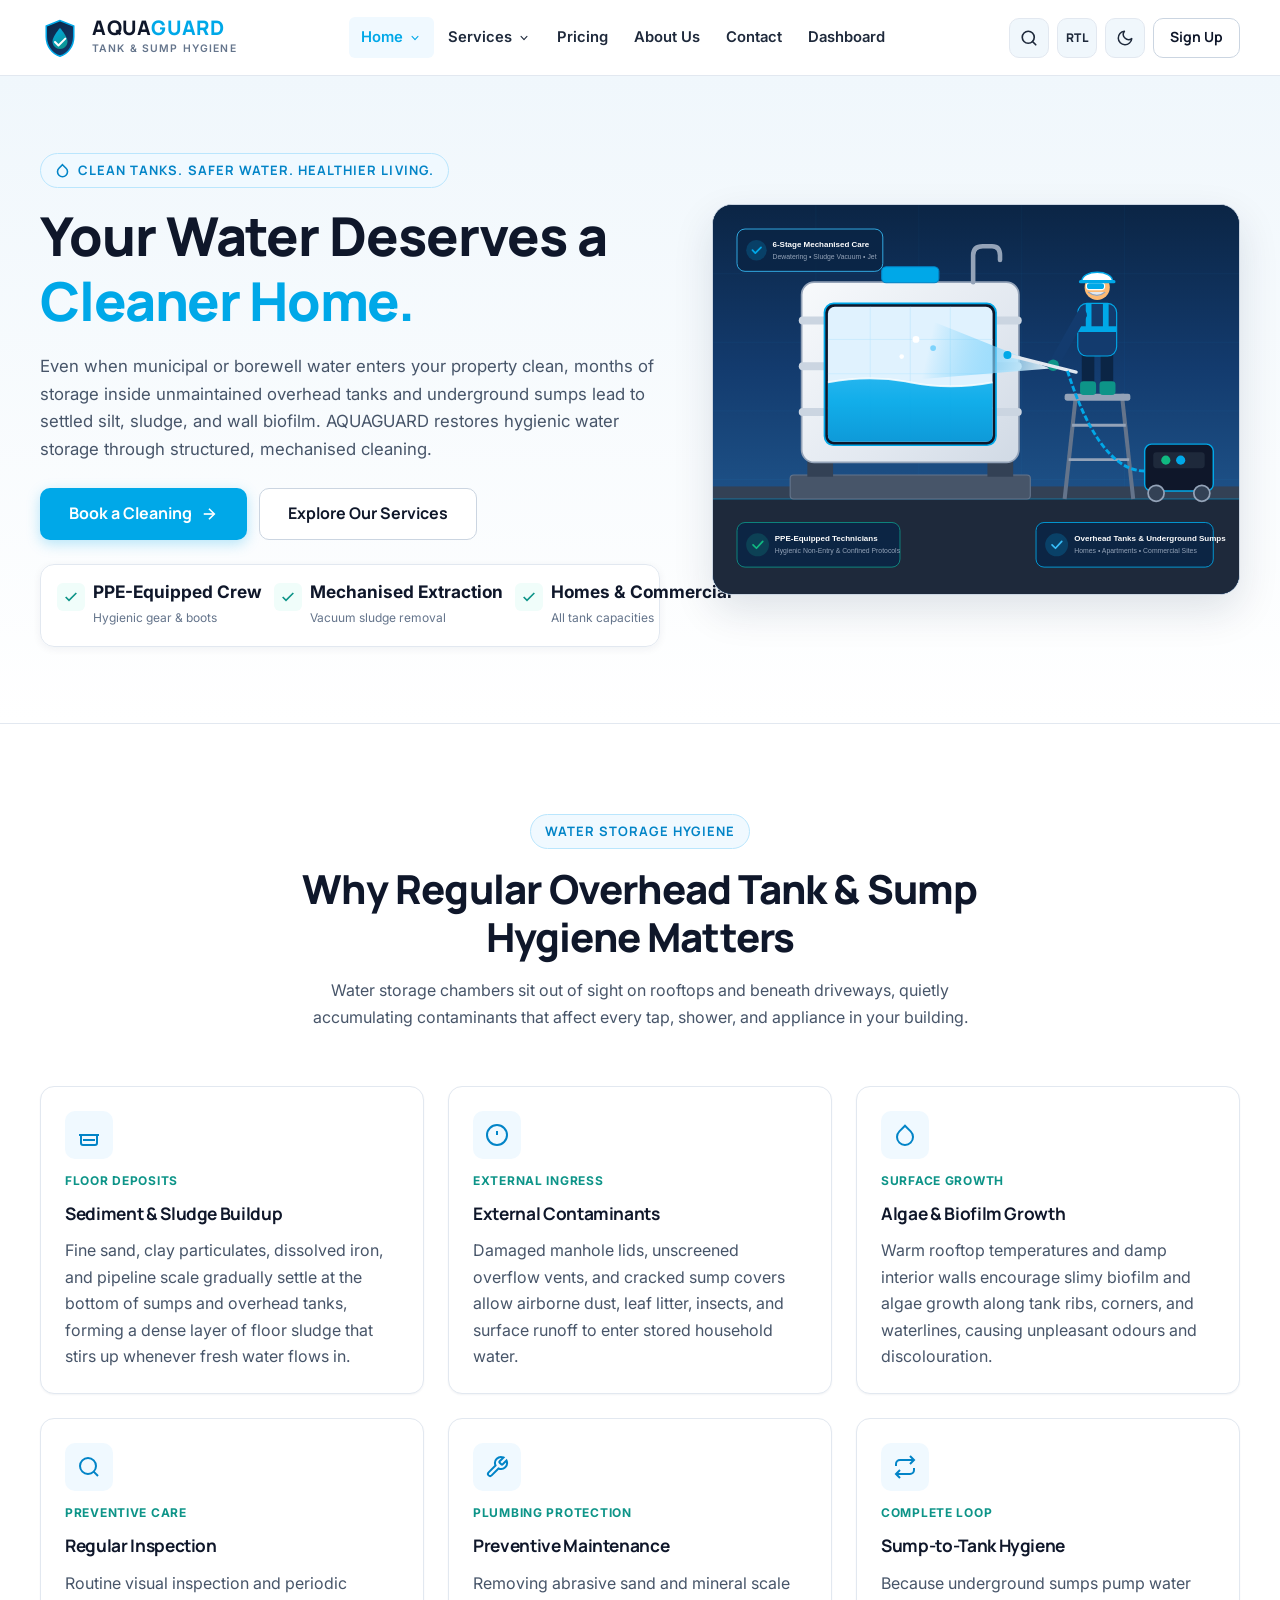
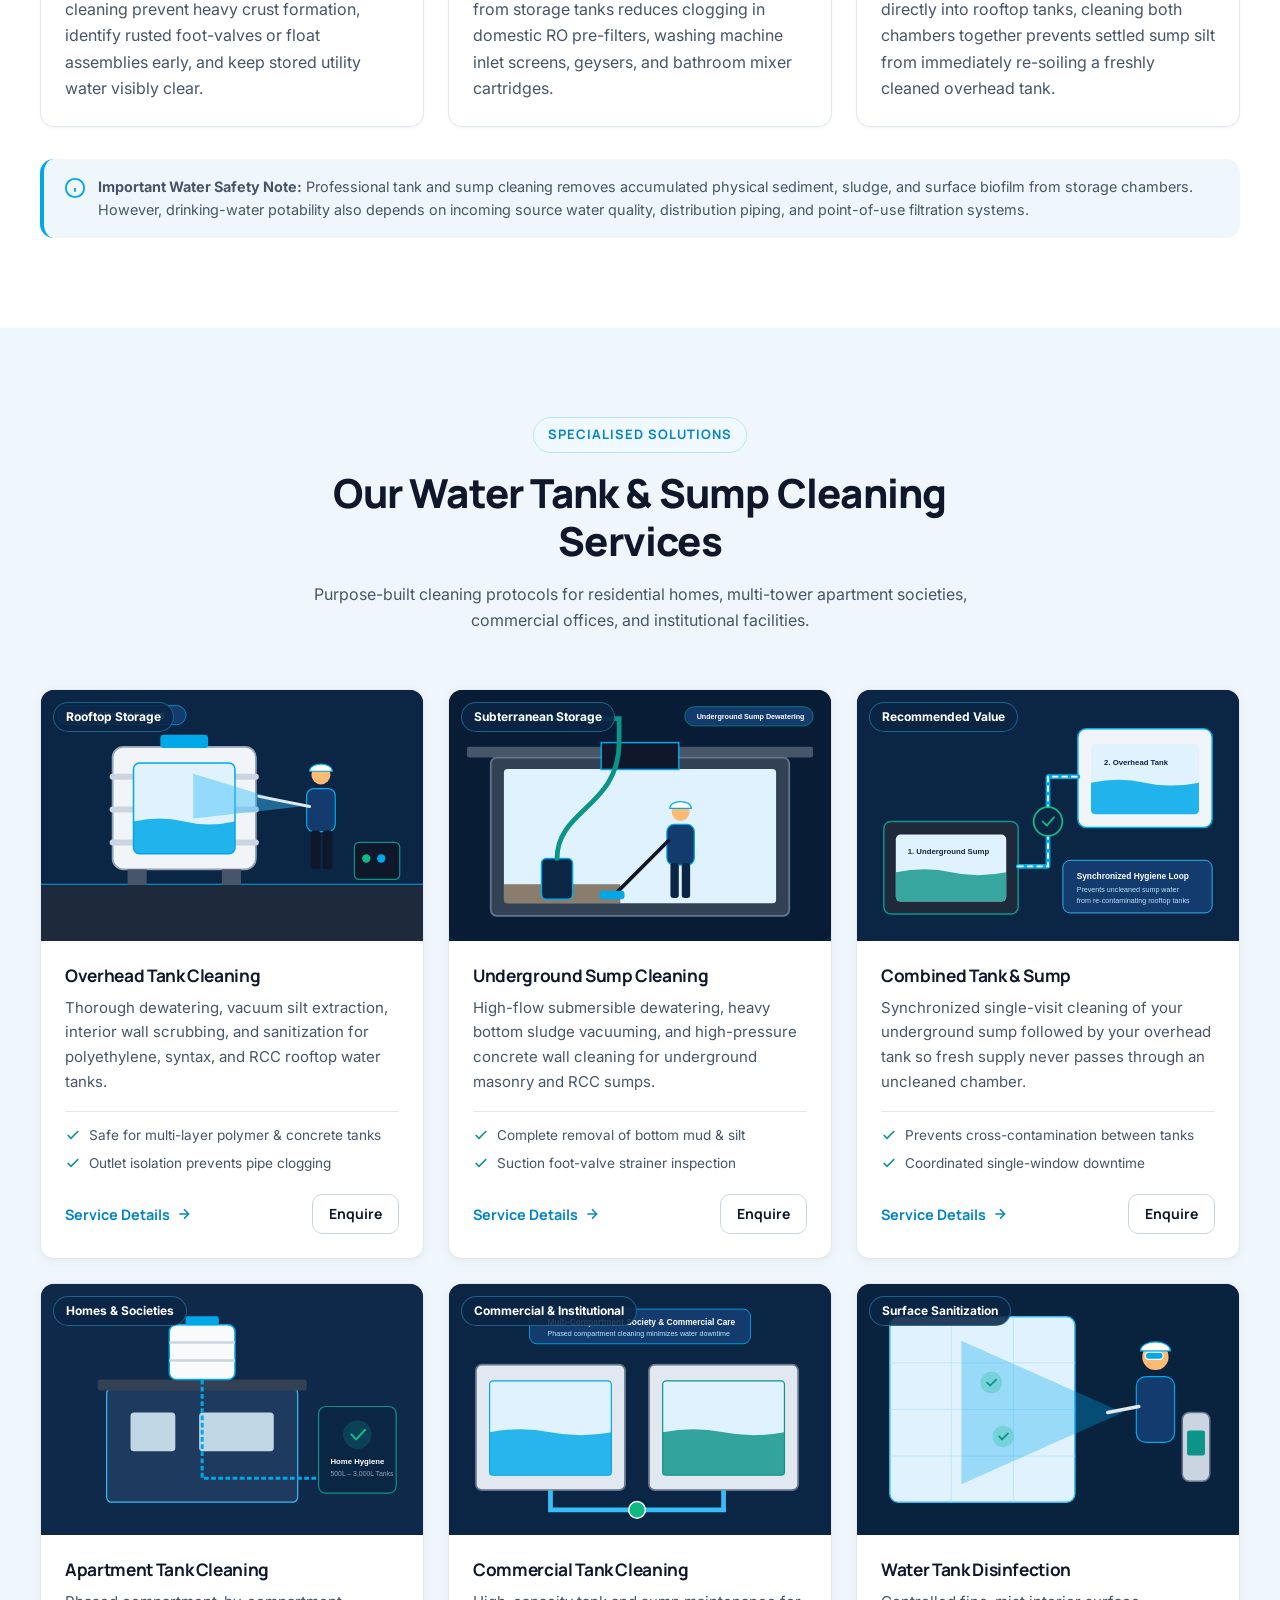
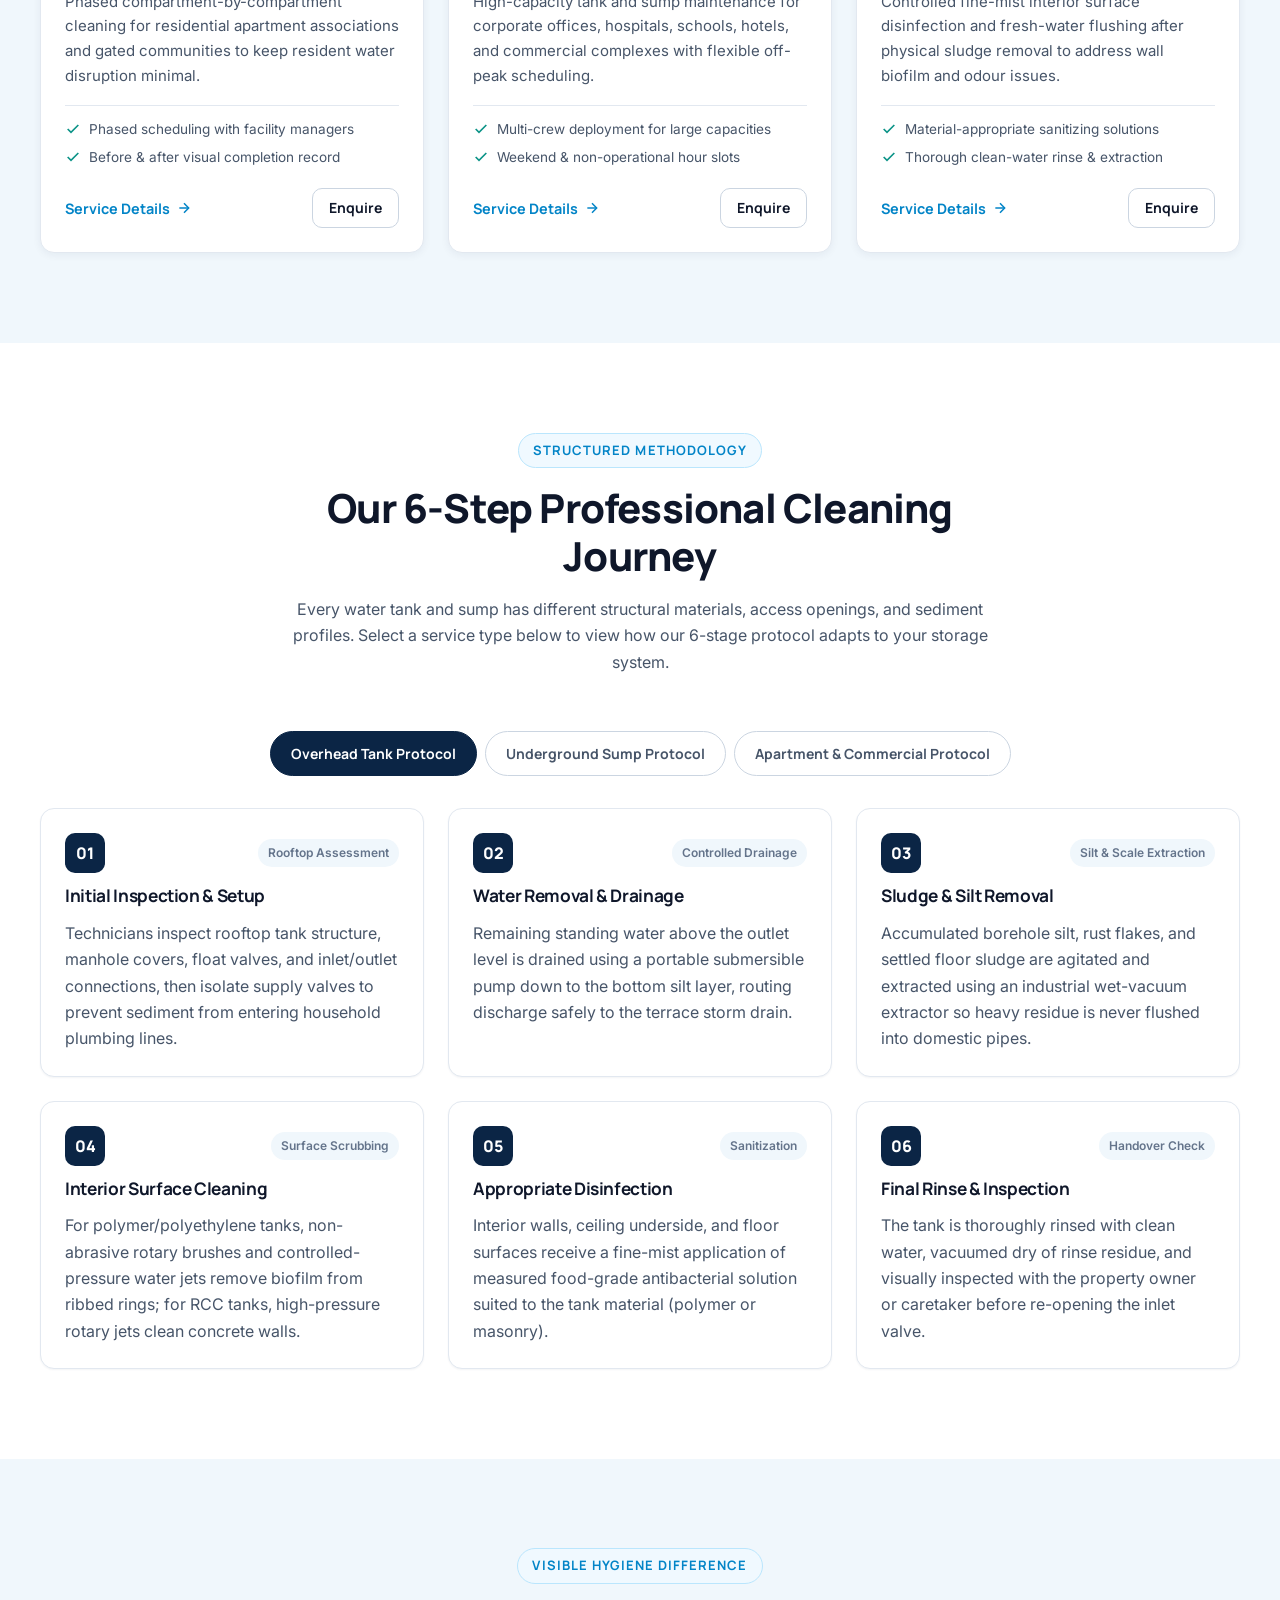
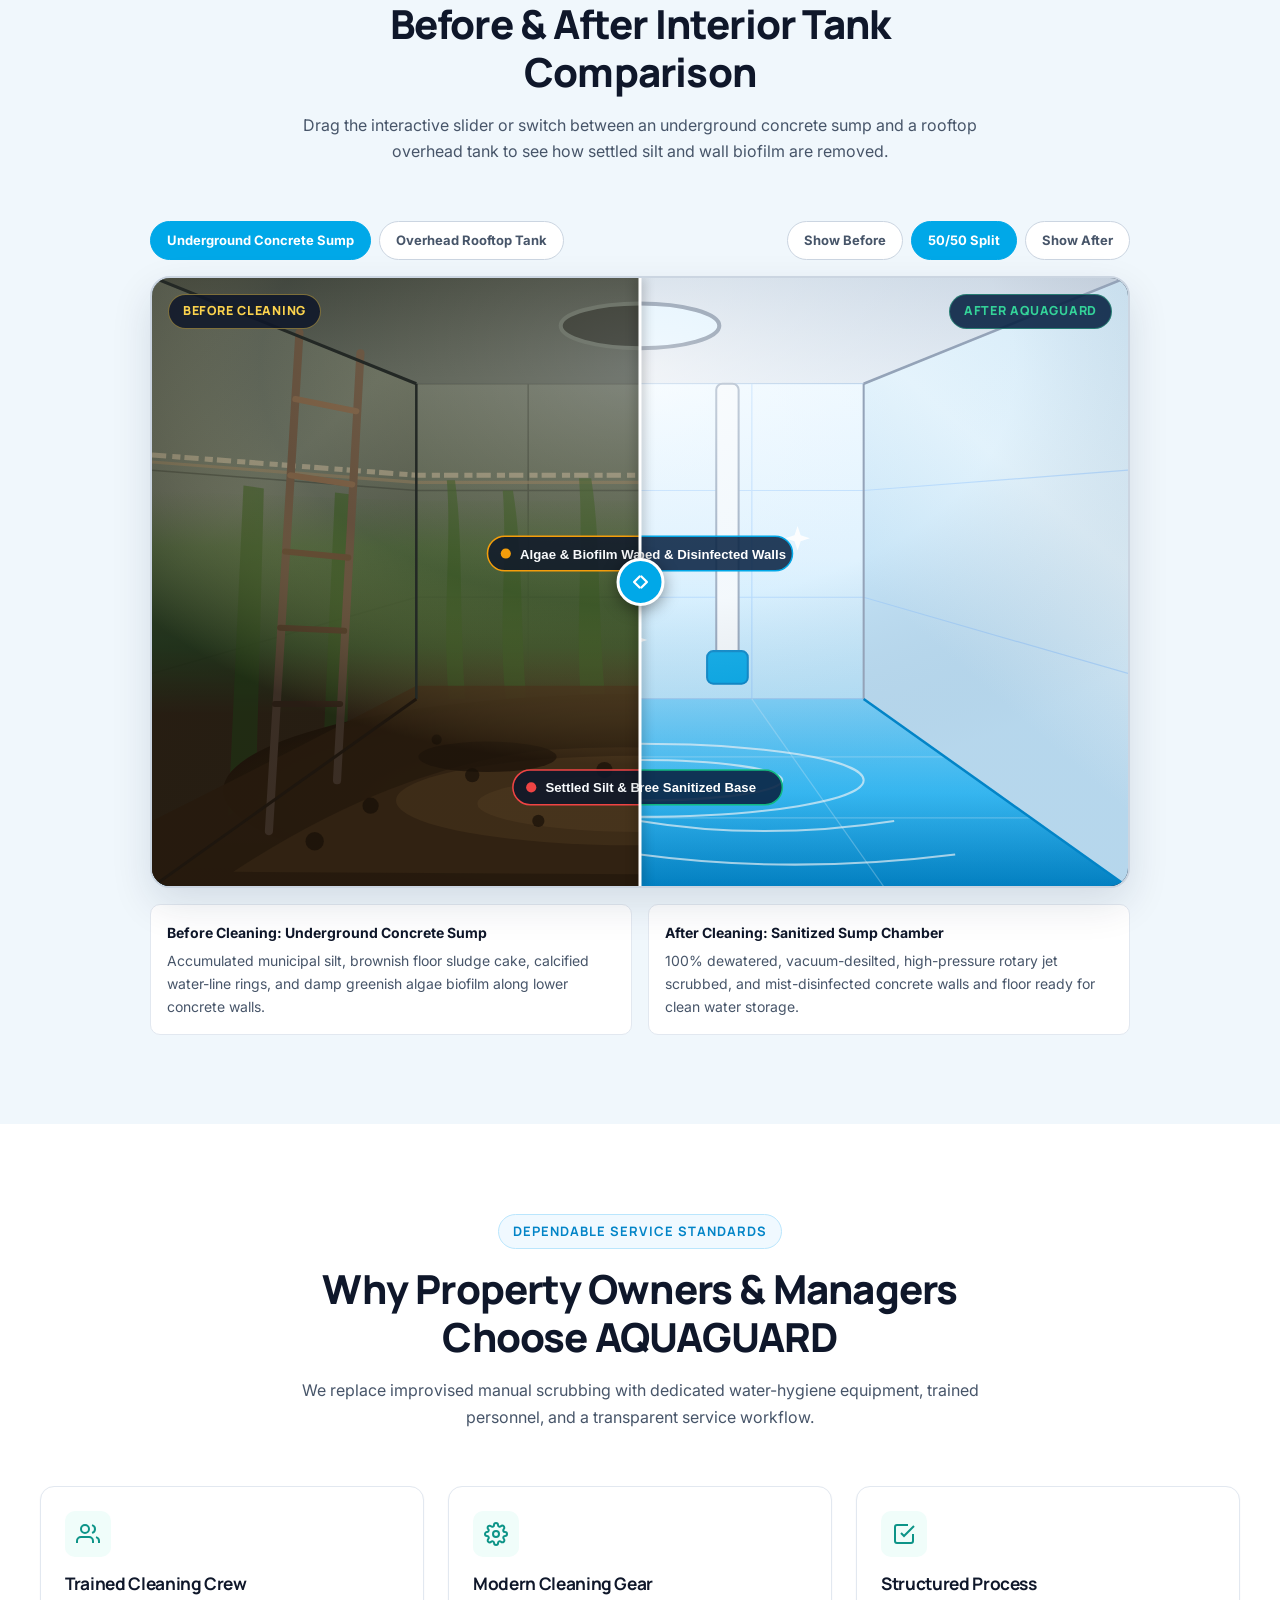
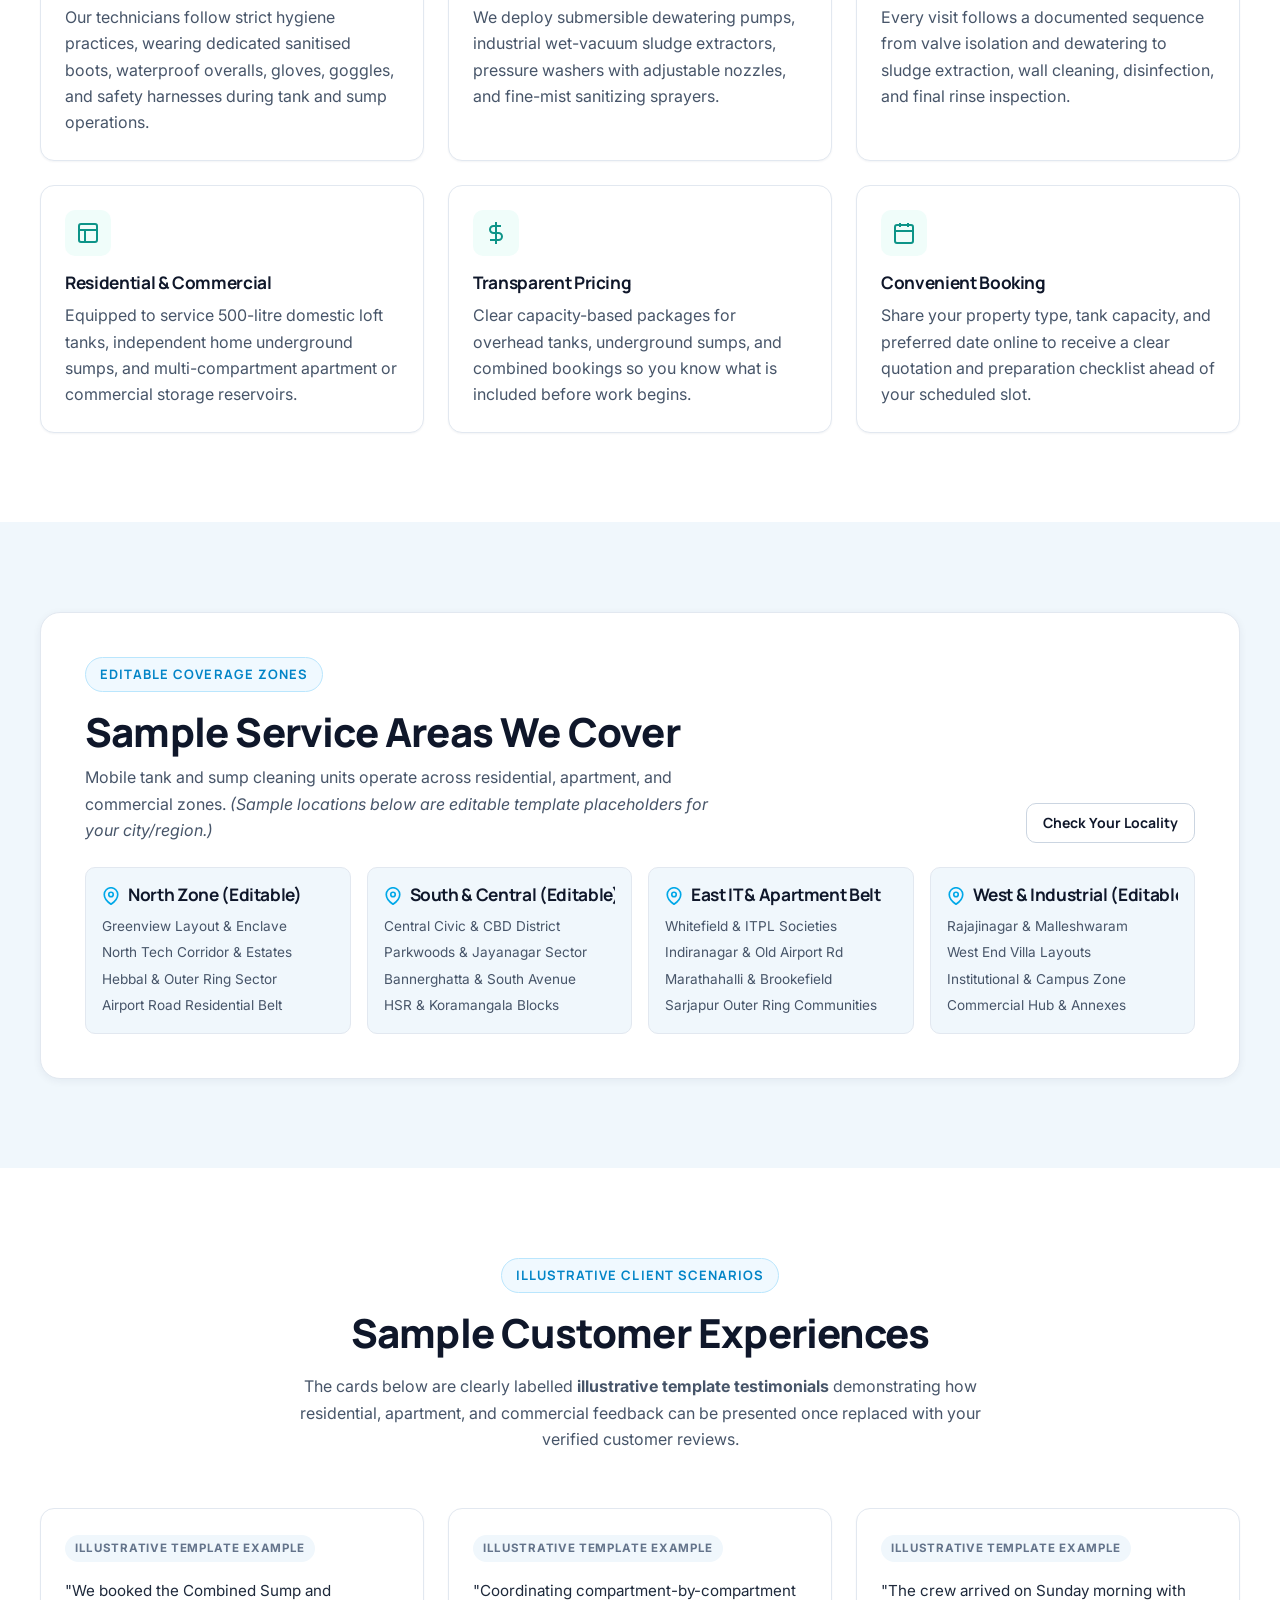
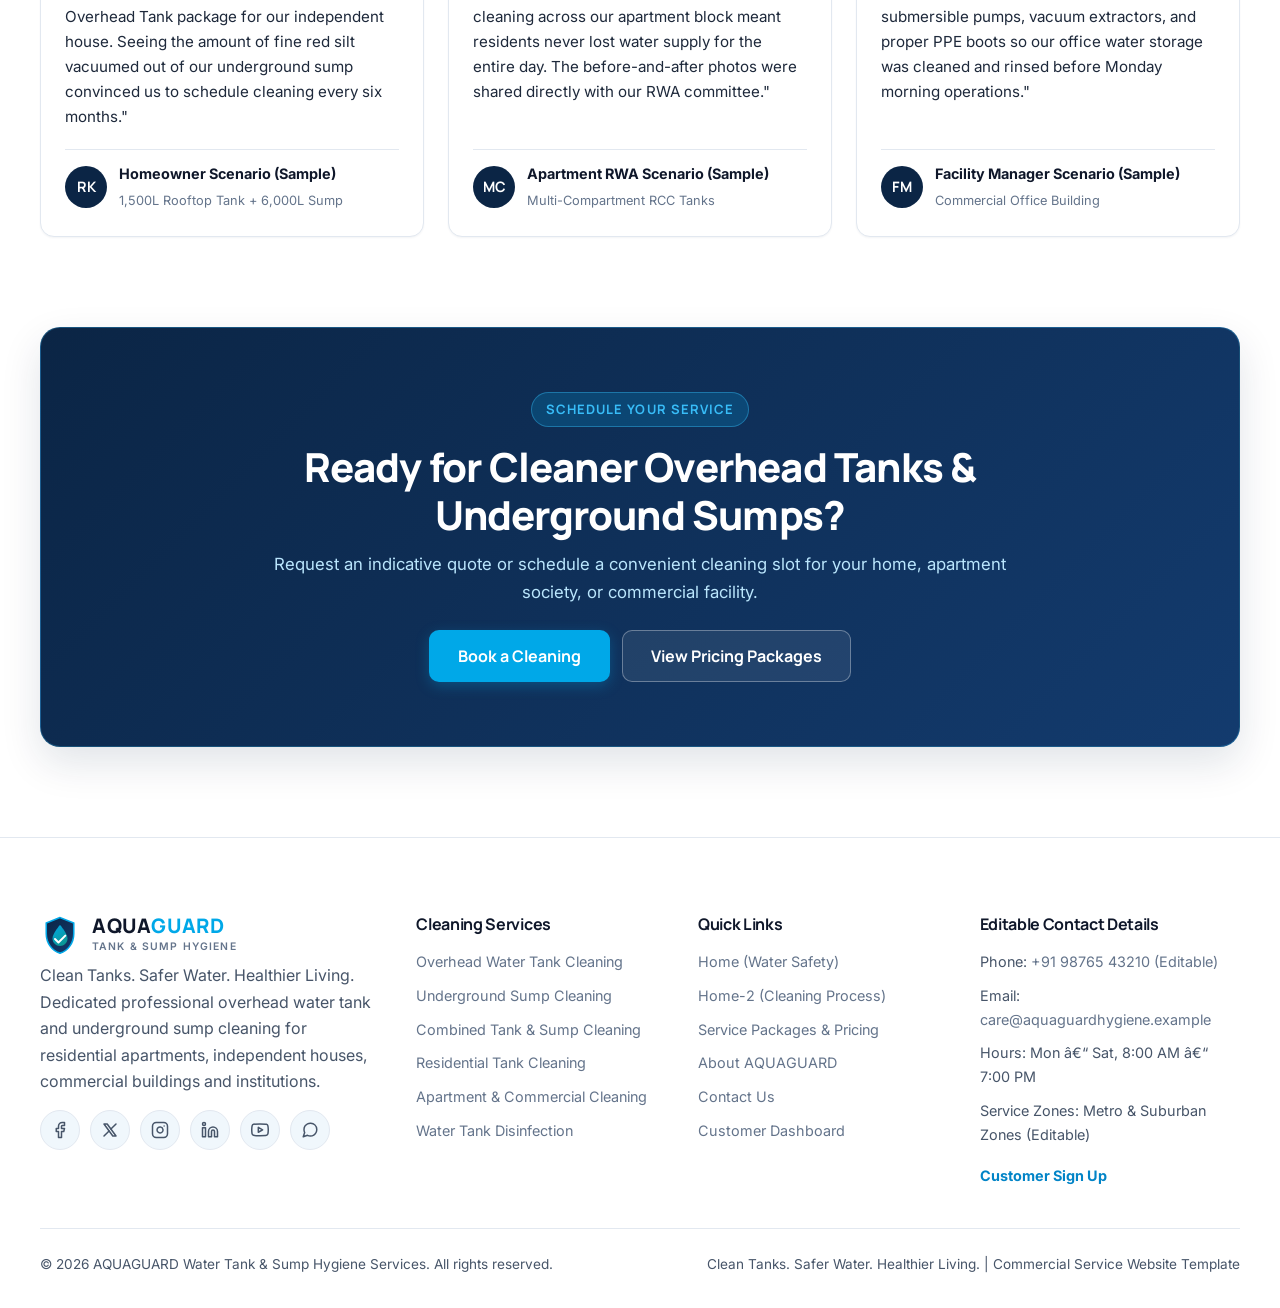
==== index.html @ 2cbb824c "Your commit message" ====
<!DOCTYPE html>
<html lang="en" data-theme="light">
<head>
  <meta charset="UTF-8">
  <meta name="viewport" content="width=device-width, initial-scale=1.0">
  <title>AQUAGUARD â€” Overhead Water Tank &amp; Underground Sump Cleaning Service</title>
  <meta name="description" content="AQUAGUARD provides specialised overhead water tank and underground sump cleaning services for residential homes, apartments, commercial buildings, and institutions. Clean Tanks. Safer Water. Healthier Living.">
  <link rel="icon" type="image/svg+xml" href="assets/icons/favicon.svg">
  <link rel="preconnect" href="https://fonts.googleapis.com">
  <link rel="preconnect" href="https://fonts.gstatic.com" crossorigin>
  <link href="https://fonts.googleapis.com/css2?family=Inter:wght@400;500;600;700&amp;family=Manrope:wght@600;700;800&amp;display=swap" rel="stylesheet">
  <link rel="stylesheet" href="css/styles.css">
  <script>
    (function() {
      try {
        var savedTheme = localStorage.getItem('aquaguard_theme');
        if (savedTheme === 'dark' || (!savedTheme && window.matchMedia('(prefers-color-scheme: dark)').matches)) {
          document.documentElement.setAttribute('data-theme', 'dark');
        }
        var savedDir = localStorage.getItem('aquaguard_dir');
        if (savedDir === 'rtl') {
          document.documentElement.setAttribute('dir', 'rtl');
        }
      } catch (e) {}
    })();
  </script>
</head>
<body>
  <a href="#main-content" class="skip-link">Skip to main content</a>

  <!-- MANDATORY STICKY NAVBAR -->
  <header class="site-header" id="top">
    <div class="container navbar">
      <a href="index.html" class="navbar__brand" aria-label="AQUAGUARD Home">
        <img src="assets/icons/favicon.svg" alt="" class="navbar__brand-mark" width="40" height="40">
        <div class="navbar__brand-text">
          <span class="navbar__brand-title">AQUA<span>GUARD</span></span>
          <span class="navbar__brand-sub">Tank &amp; Sump Hygiene</span>
        </div>
      </a>

      <nav class="navbar__nav" aria-label="Primary Navigation">
        <!-- Home Dropdown -->
        <div class="nav-item nav-item--dropdown">
          <button type="button" class="nav-link is-active" data-dropdown-trigger aria-expanded="false" aria-haspopup="true">
            <span>Home</span>
            <svg class="nav-link__caret" viewBox="0 0 20 20" fill="currentColor" aria-hidden="true">
              <path fill-rule="evenodd" d="M5.23 7.21a.75.75 0 011.06.02L10 11.168l3.71-3.938a.75.75 0 111.08 1.04l-4.25 4.5a.75.75 0 01-1.08 0l-4.25-4.5a.75.75 0 01.02-1.06z" clip-rule="evenodd"/>
            </svg>
          </button>
          <div class="dropdown-menu" role="menu">
            <a href="index.html" class="dropdown-item is-active" role="menuitem">
              <span class="dropdown-item__icon">
                <svg width="18" height="18" viewBox="0 0 24 24" fill="none" stroke="currentColor" stroke-width="2"><path d="M3 9l9-7 9 7v11a2 2 0 0 1-2 2H5a2 2 0 0 1-2-2z"/><polyline points="9 22 9 12 15 12 15 22"/></svg>
              </span>
              <span class="dropdown-item__content">
                <span class="dropdown-item__title">Home</span>
                <span class="dropdown-item__desc">Clean water safety &amp; service discovery</span>
              </span>
            </a>
            <a href="home-2.html" class="dropdown-item" role="menuitem">
              <span class="dropdown-item__icon">
                <svg width="18" height="18" viewBox="0 0 24 24" fill="none" stroke="currentColor" stroke-width="2"><path d="M12 22s8-4 8-10V5l-8-3-8 3v7c0 6 8 10 8 10z"/></svg>
              </span>
              <span class="dropdown-item__content">
                <span class="dropdown-item__title">Home-2</span>
                <span class="dropdown-item__desc">Cleaning process &amp; hygiene standards</span>
              </span>
            </a>
          </div>
        </div>

        <!-- Services Dropdown -->
        <div class="nav-item nav-item--dropdown">
          <button type="button" class="nav-link" data-dropdown-trigger aria-expanded="false" aria-haspopup="true">
            <span>Services</span>
            <svg class="nav-link__caret" viewBox="0 0 20 20" fill="currentColor" aria-hidden="true">
              <path fill-rule="evenodd" d="M5.23 7.21a.75.75 0 011.06.02L10 11.168l3.71-3.938a.75.75 0 111.08 1.04l-4.25 4.5a.75.75 0 01-1.08 0l-4.25-4.5a.75.75 0 01.02-1.06z" clip-rule="evenodd"/>
            </svg>
          </button>
          <div class="dropdown-menu dropdown-menu--services" role="menu">
            <a href="services.html#overhead-tank" class="dropdown-item" role="menuitem">
              <span class="dropdown-item__icon">
                <svg width="18" height="18" viewBox="0 0 24 24" fill="none" stroke="currentColor" stroke-width="2"><rect x="4" y="4" width="16" height="16" rx="2"/><line x1="4" y1="10" x2="20" y2="10"/></svg>
              </span>
              <span class="dropdown-item__content">
                <span class="dropdown-item__title">Overhead Water Tank Cleaning</span>
                <span class="dropdown-item__desc">Rooftop syntax, polymer &amp; RCC tanks</span>
              </span>
            </a>
            <a href="services.html#underground-sump" class="dropdown-item" role="menuitem">
              <span class="dropdown-item__icon">
                <svg width="18" height="18" viewBox="0 0 24 24" fill="none" stroke="currentColor" stroke-width="2"><path d="M2 12h20M4 12v8a2 2 0 0 0 2 2h12a2 2 0 0 0 2-2v-8"/><path d="M8 16h8"/></svg>
              </span>
              <span class="dropdown-item__content">
                <span class="dropdown-item__title">Underground Sump Cleaning</span>
                <span class="dropdown-item__desc">Submersible dewatering &amp; silt vacuuming</span>
              </span>
            </a>
            <a href="services.html#combined-cleaning" class="dropdown-item" role="menuitem">
              <span class="dropdown-item__icon">
                <svg width="18" height="18" viewBox="0 0 24 24" fill="none" stroke="currentColor" stroke-width="2"><polyline points="17 1 21 5 17 9"/><path d="M3 11V9a4 4 0 0 1 4-4h14"/><polyline points="7 23 3 19 7 15"/><path d="M21 13v2a4 4 0 0 1-4 4H3"/></svg>
              </span>
              <span class="dropdown-item__content">
                <span class="dropdown-item__title">Combined Tank &amp; Sump Cleaning</span>
                <span class="dropdown-item__desc">Complete synchronized water storage hygiene</span>
              </span>
            </a>
            <a href="services.html#residential-cleaning" class="dropdown-item" role="menuitem">
              <span class="dropdown-item__icon">
                <svg width="18" height="18" viewBox="0 0 24 24" fill="none" stroke="currentColor" stroke-width="2"><path d="M3 9l9-7 9 7v11a2 2 0 0 1-2 2H5a2 2 0 0 1-2-2z"/></svg>
              </span>
              <span class="dropdown-item__content">
                <span class="dropdown-item__title">Residential Tank Cleaning</span>
                <span class="dropdown-item__desc">Independent houses, villas &amp; domestic tanks</span>
              </span>
            </a>
            <a href="services.html#commercial-cleaning" class="dropdown-item" role="menuitem">
              <span class="dropdown-item__icon">
                <svg width="18" height="18" viewBox="0 0 24 24" fill="none" stroke="currentColor" stroke-width="2"><rect x="3" y="2" width="18" height="20" rx="2"/><line x1="9" y1="6" x2="15" y2="6"/><line x1="9" y1="10" x2="15" y2="10"/><line x1="9" y1="14" x2="15" y2="14"/></svg>
              </span>
              <span class="dropdown-item__content">
                <span class="dropdown-item__title">Apartment &amp; Commercial Cleaning</span>
                <span class="dropdown-item__desc">Societies, offices, hospitals &amp; institutions</span>
              </span>
            </a>
            <a href="services.html#tank-disinfection" class="dropdown-item" role="menuitem">
              <span class="dropdown-item__icon">
                <svg width="18" height="18" viewBox="0 0 24 24" fill="none" stroke="currentColor" stroke-width="2"><path d="M12 2.69l5.66 5.66a8 8 0 1 1-11.31 0z"/></svg>
              </span>
              <span class="dropdown-item__content">
                <span class="dropdown-item__title">Water Tank Disinfection</span>
                <span class="dropdown-item__desc">Food-grade antibacterial mist sanitization</span>
              </span>
            </a>
          </div>
        </div>

        <div class="nav-item">
          <a href="pricing.html" class="nav-link">Pricing</a>
        </div>
        <div class="nav-item">
          <a href="about.html" class="nav-link">About Us</a>
        </div>
        <div class="nav-item">
          <a href="contact.html" class="nav-link">Contact</a>
        </div>
        <div class="nav-item">
          <a href="dashboard.html" class="nav-link">Dashboard</a>
        </div>
      </nav>

      <div class="navbar__actions">
        <button type="button" class="icon-btn" data-search-open aria-label="Search services and questions" title="Search (Ctrl+K)">
          <svg width="18" height="18" viewBox="0 0 24 24" fill="none" stroke="currentColor" stroke-width="2.2" stroke-linecap="round" stroke-linejoin="round">
            <circle cx="11" cy="11" r="8"/><line x1="21" y1="21" x2="16.65" y2="16.65"/>
          </svg>
        </button>

        <!-- RTL Toggle Button (Only 'RTL' text inside) -->
        <button type="button" class="icon-btn rtl-toggle-btn" data-rtl-toggle aria-label="Toggle RTL layout" aria-pressed="false" title="Toggle RTL / LTR">RTL</button>

        <button type="button" class="icon-btn" data-theme-toggle aria-label="Switch theme" aria-pressed="false" title="Toggle Light/Dark Theme">
          <svg class="theme-toggle__sun" width="18" height="18" viewBox="0 0 24 24" fill="none" stroke="currentColor" stroke-width="2" stroke-linecap="round" stroke-linejoin="round">
            <circle cx="12" cy="12" r="5"/><line x1="12" y1="1" x2="12" y2="3"/><line x1="12" y1="21" x2="12" y2="23"/><line x1="4.22" y1="4.22" x2="5.64" y2="5.64"/><line x1="18.36" y1="18.36" x2="19.78" y2="19.78"/><line x1="1" y1="12" x2="3" y2="12"/><line x1="21" y1="12" x2="23" y2="12"/><line x1="4.22" y1="19.78" x2="5.64" y2="18.36"/><line x1="18.36" y1="5.64" x2="19.78" y2="4.22"/>
          </svg>
          <svg class="theme-toggle__moon" width="18" height="18" viewBox="0 0 24 24" fill="none" stroke="currentColor" stroke-width="2" stroke-linecap="round" stroke-linejoin="round">
            <path d="M21 12.79A9 9 0 1 1 11.21 3 7 7 0 0 0 21 12.79z"/>
          </svg>
        </button>

        <div class="navbar__auth-links">
          <a href="signup.html" class="btn btn--secondary btn--sm">Sign Up</a>
        </div>

        <button type="button" class="navbar__hamburger" id="mobileMenuBtn" aria-label="Open navigation menu" aria-expanded="false" aria-controls="mobileDrawer">
          <svg width="22" height="22" viewBox="0 0 24 24" fill="none" stroke="currentColor" stroke-width="2.2" stroke-linecap="round">
            <line x1="3" y1="6" x2="21" y2="6"/><line x1="3" y1="12" x2="21" y2="12"/><line x1="3" y1="18" x2="21" y2="18"/>
          </svg>
        </button>
      </div>
    </div>
  </header>

  <!-- MOBILE MENU DRAWER (Nicely designed with all buttons moved inside for mobile & tab views) -->
  <div class="mobile-menu-backdrop" id="mobileBackdrop" aria-hidden="true"></div>
  <aside class="mobile-drawer" id="mobileDrawer" aria-label="Mobile Navigation">
    
    <!-- Drawer Header with Brandname & Close Button -->
    <div class="mobile-drawer__header">
      <a href="index.html" class="navbar__brand" aria-label="AQUAGUARD Home">
        <img src="assets/icons/favicon.svg" alt="" class="navbar__brand-mark" width="40" height="40">
        <div class="navbar__brand-text">
          <span class="navbar__brand-title">AQUA<span>GUARD</span></span>
          <span class="navbar__brand-sub">Tank &amp; Sump Hygiene</span>
        </div>
      </a>
      <button type="button" class="mobile-drawer__close" id="mobileDrawerClose" aria-label="Close menu">&times;</button>
    </div>

    <!-- Search Button inside Menu -->
    <button type="button" class="mobile-search-btn" data-search-open aria-label="Search services and answers">
      <div style="display:flex; align-items:center; gap:8px;">
        <svg width="18" height="18" viewBox="0 0 24 24" fill="none" stroke="currentColor" stroke-width="2.2" style="color:var(--color-aqua-500);"><circle cx="11" cy="11" r="8"/><line x1="21" y1="21" x2="16.65" y2="16.65"/></svg>
        <span>Search services, FAQs...</span>
      </div>
      <kbd>Search</kbd>
    </button>

    <!-- Navigation Links -->
    <ul class="mobile-nav-list">
      <li class="mobile-nav-item">
        <button type="button" class="mobile-dropdown-trigger" data-mobile-dropdown aria-expanded="false">
          <span>Home</span>
          <svg class="nav-link__caret" viewBox="0 0 20 20" fill="currentColor"><path fill-rule="evenodd" d="M5.23 7.21a.75.75 0 011.06.02L10 11.168l3.71-3.938a.75.75 0 111.08 1.04l-4.25 4.5a.75.75 0 01-1.08 0l-4.25-4.5a.75.75 0 01.02-1.06z" clip-rule="evenodd"/></svg>
        </button>
        <div class="mobile-submenu">
          <a href="index.html" class="mobile-submenu-link is-active">Home — Clean Water Safety</a>
          <a href="home-2.html" class="mobile-submenu-link">Home-2 — Cleaning Process</a>
        </div>
      </li>
      <li class="mobile-nav-item">
        <button type="button" class="mobile-dropdown-trigger" data-mobile-dropdown aria-expanded="false">
          <span>Services</span>
          <svg class="nav-link__caret" viewBox="0 0 20 20" fill="currentColor"><path fill-rule="evenodd" d="M5.23 7.21a.75.75 0 011.06.02L10 11.168l3.71-3.938a.75.75 0 111.08 1.04l-4.25 4.5a.75.75 0 01-1.08 0l-4.25-4.5a.75.75 0 01.02-1.06z" clip-rule="evenodd"/></svg>
        </button>
        <div class="mobile-submenu">
          <a href="services.html#overhead-tank" class="mobile-submenu-link">Overhead Water Tank Cleaning</a>
          <a href="services.html#underground-sump" class="mobile-submenu-link">Underground Sump Cleaning</a>
          <a href="services.html#combined-cleaning" class="mobile-submenu-link">Combined Tank &amp; Sump Cleaning</a>
          <a href="services.html#residential-cleaning" class="mobile-submenu-link">Residential Tank Cleaning</a>
          <a href="services.html#commercial-cleaning" class="mobile-submenu-link">Apartment &amp; Commercial Cleaning</a>
          <a href="services.html#tank-disinfection" class="mobile-submenu-link">Water Tank Disinfection</a>
        </div>
      </li>
      <li class="mobile-nav-item">
        <a href="pricing.html" class="mobile-nav-link">Pricing</a>
      </li>
      <li class="mobile-nav-item">
        <a href="about.html" class="mobile-nav-link">About Us</a>
      </li>
      <li class="mobile-nav-item">
        <a href="contact.html" class="mobile-nav-link">Contact</a>
      </li>
      <li class="mobile-nav-item">
        <a href="dashboard.html" class="mobile-nav-link">Dashboard</a>
      </li>
    </ul>

    <!-- Controls & Preferences moved inside Menu Drawer -->
    <div style="margin-top: var(--space-2);">
      <span class="mobile-drawer__section-title">Preferences</span>
      <div class="mobile-drawer__controls-grid">
        <div class="mobile-control-card">
          <span class="mobile-control-card__label">Layout Direction</span>
          <button type="button" class="mobile-control-btn rtl-toggle-btn" data-rtl-toggle aria-label="Toggle RTL layout" aria-pressed="false" title="Toggle RTL / LTR">
            RTL
          </button>
        </div>

        <div class="mobile-control-card">
          <span class="mobile-control-card__label">Display Mode</span>
          <button type="button" class="mobile-control-btn" data-theme-toggle aria-label="Switch theme" aria-pressed="false" title="Toggle Light/Dark Theme">
            <svg class="theme-toggle__sun" width="16" height="16" viewBox="0 0 24 24" fill="none" stroke="currentColor" stroke-width="2"><circle cx="12" cy="12" r="5"/><line x1="12" y1="1" x2="12" y2="3"/><line x1="12" y1="21" x2="12" y2="23"/><line x1="4.22" y1="4.22" x2="5.64" y2="5.64"/><line x1="18.36" y1="18.36" x2="19.78" y2="19.78"/><line x1="1" y1="12" x2="3" y2="12"/><line x1="21" y1="12" x2="23" y2="12"/><line x1="4.22" y1="19.78" x2="5.64" y2="18.36"/><line x1="18.36" y1="5.64" x2="19.78" y2="4.22"/></svg>
            <svg class="theme-toggle__moon" width="16" height="16" viewBox="0 0 24 24" fill="none" stroke="currentColor" stroke-width="2"><path d="M21 12.79A9 9 0 1 1 11.21 3 7 7 0 0 0 21 12.79z"/></svg>
            <span>Theme</span>
          </button>
        </div>
      </div>
    </div>

    <!-- Primary CTA & Account Links inside Menu Drawer -->
    <div class="mobile-drawer__actions">
      <a href="signup.html" class="btn btn--primary mobile-drawer__cta">
        <svg width="18" height="18" viewBox="0 0 24 24" fill="none" stroke="currentColor" stroke-width="2"><path d="M16 21v-2a4 4 0 0 0-4-4H5a4 4 0 0 0-4 4v2"/><circle cx="8.5" cy="7" r="4"/><line x1="20" y1="8" x2="20" y2="14"/><line x1="23" y1="11" x2="17" y2="11"/></svg>
        <span>Sign Up for Service</span>
      </a>
      <div class="mobile-drawer__footer-links">
        <a href="login.html">Sign In to Customer Account &rarr;</a>
      </div>
    </div>
  </aside>

  <!-- INTERACTIVE SEARCH MODAL -->
  <div class="search-modal" id="searchModal" role="dialog" aria-modal="true" aria-labelledby="searchModalTitle" aria-hidden="true">
    <div class="search-modal__dialog">
      <div class="search-modal__header">
        <svg width="20" height="20" viewBox="0 0 24 24" fill="none" stroke="currentColor" stroke-width="2.2" style="color:var(--color-aqua-500); flex-shrink:0;">
          <circle cx="11" cy="11" r="8"/><line x1="21" y1="21" x2="16.65" y2="16.65"/>
        </svg>
        <input type="search" id="searchModalInput" class="search-modal__input" placeholder="Search services, sump cleaning, pricing, FAQs..." aria-label="Search AQUAGUARD website">
        <button type="button" id="searchModalClose" class="search-modal__close" aria-label="Close search">ESC</button>
      </div>
      <div class="search-modal__results" id="searchModalResults"></div>
    </div>
  </div>

  <!-- MAIN CONTENT -->
  <main id="main-content">

    <!-- 1. HERO SECTION -->
    <section class="hero-home1">
      <div class="container hero-home1__grid">
        <div class="hero-home1__content">
          <div class="eyebrow">
            <svg width="15" height="15" viewBox="0 0 24 24" fill="none" stroke="currentColor" stroke-width="2.5"><path d="M12 2.69l5.66 5.66a8 8 0 1 1-11.31 0z"/></svg>
            <span>Clean Tanks. Safer Water. Healthier Living.</span>
          </div>
          <h1 class="hero-home1__title">Your Water Deserves a <span>Cleaner Home.</span></h1>
          <p class="hero-home1__lead">
            Even when municipal or borewell water enters your property clean, months of storage inside unmaintained overhead tanks and underground sumps lead to settled silt, sludge, and wall biofilm. AQUAGUARD restores hygienic water storage through structured, mechanised cleaning.
          </p>
          <div class="hero-home1__ctas">
            <a href="contact.html#enquiry-form" class="btn btn--primary btn--lg">
              <span>Book a Cleaning</span>
              <svg width="18" height="18" viewBox="0 0 24 24" fill="none" stroke="currentColor" stroke-width="2.2"><line x1="5" y1="12" x2="19" y2="12"/><polyline points="12 5 19 12 12 19"/></svg>
            </a>
            <a href="services.html" class="btn btn--secondary btn--lg">Explore Our Services</a>
          </div>

          <div class="hero-trust-strip" aria-label="Service Standards Highlights">
            <div class="hero-trust-item">
              <span class="hero-trust-item__icon">
                <svg width="16" height="16" viewBox="0 0 24 24" fill="none" stroke="currentColor" stroke-width="2.5"><polyline points="20 6 9 17 4 12"/></svg>
              </span>
              <div class="hero-trust-item__text">
                <strong>PPE-Equipped Crew</strong>
                <span>Hygienic gear &amp; boots</span>
              </div>
            </div>
            <div class="hero-trust-item">
              <span class="hero-trust-item__icon">
                <svg width="16" height="16" viewBox="0 0 24 24" fill="none" stroke="currentColor" stroke-width="2.5"><polyline points="20 6 9 17 4 12"/></svg>
              </span>
              <div class="hero-trust-item__text">
                <strong>Mechanised Extraction</strong>
                <span>Vacuum sludge removal</span>
              </div>
            </div>
            <div class="hero-trust-item">
              <span class="hero-trust-item__icon">
                <svg width="16" height="16" viewBox="0 0 24 24" fill="none" stroke="currentColor" stroke-width="2.5"><polyline points="20 6 9 17 4 12"/></svg>
              </span>
              <div class="hero-trust-item__text">
                <strong>Homes &amp; Commercial</strong>
                <span>All tank capacities</span>
              </div>
            </div>
          </div>
        </div>

        <div class="hero-home1__visual">
          <div class="hero-visual-frame">
            <img src="assets/images/hero-home1.svg" alt="AQUAGUARD technician in protective gear operating high-pressure rotary jet equipment on a rooftop overhead water storage tank" width="920" height="680">
          </div>
        </div>
      </div>
    </section>

    <!-- 2. CLEAN WATER SAFETY SECTION -->
    <section class="section" id="water-safety">
      <div class="container">
        <div class="section-header">
          <span class="eyebrow">Water Storage Hygiene</span>
          <h2>Why Regular Overhead Tank &amp; Sump Hygiene Matters</h2>
          <p>
            Water storage chambers sit out of sight on rooftops and beneath driveways, quietly accumulating contaminants that affect every tap, shower, and appliance in your building.
          </p>
        </div>

        <div class="safety-grid">
          <article class="safety-card">
            <div class="safety-card__icon">
              <svg width="24" height="24" viewBox="0 0 24 24" fill="none" stroke="currentColor" stroke-width="2"><path d="M2 12h20M4 12v8a2 2 0 0 0 2 2h12a2 2 0 0 0 2-2v-8"/><path d="M6 17h12"/></svg>
            </div>
            <span class="safety-card__tag">Floor Deposits</span>
            <h3>Sediment &amp; Sludge Buildup</h3>
            <p>
              Fine sand, clay particulates, dissolved iron, and pipeline scale gradually settle at the bottom of sumps and overhead tanks, forming a dense layer of floor sludge that stirs up whenever fresh water flows in.
            </p>
          </article>

          <article class="safety-card">
            <div class="safety-card__icon">
              <svg width="24" height="24" viewBox="0 0 24 24" fill="none" stroke="currentColor" stroke-width="2"><circle cx="12" cy="12" r="10"/><line x1="12" y1="8" x2="12" y2="12"/><line x1="12" y1="16" x2="12.01" y2="16"/></svg>
            </div>
            <span class="safety-card__tag">External Ingress</span>
            <h3>External Contaminants</h3>
            <p>
              Damaged manhole lids, unscreened overflow vents, and cracked sump covers allow airborne dust, leaf litter, insects, and surface runoff to enter stored household water.
            </p>
          </article>

          <article class="safety-card">
            <div class="safety-card__icon">
              <svg width="24" height="24" viewBox="0 0 24 24" fill="none" stroke="currentColor" stroke-width="2"><path d="M12 2.69l5.66 5.66a8 8 0 1 1-11.31 0z"/></svg>
            </div>
            <span class="safety-card__tag">Surface Growth</span>
            <h3>Algae &amp; Biofilm Growth</h3>
            <p>
              Warm rooftop temperatures and damp interior walls encourage slimy biofilm and algae growth along tank ribs, corners, and waterlines, causing unpleasant odours and discolouration.
            </p>
          </article>

          <article class="safety-card">
            <div class="safety-card__icon">
              <svg width="24" height="24" viewBox="0 0 24 24" fill="none" stroke="currentColor" stroke-width="2"><circle cx="11" cy="11" r="8"/><line x1="21" y1="21" x2="16.65" y2="16.65"/></svg>
            </div>
            <span class="safety-card__tag">Preventive Care</span>
            <h3>Regular Inspection</h3>
            <p>
              Routine visual inspection and periodic cleaning prevent heavy crust formation, identify rusted foot-valves or float assemblies early, and keep stored utility water visibly clear.
            </p>
          </article>

          <article class="safety-card">
            <div class="safety-card__icon">
              <svg width="24" height="24" viewBox="0 0 24 24" fill="none" stroke="currentColor" stroke-width="2"><path d="M14.7 6.3a1 1 0 0 0 0 1.4l1.6 1.6a1 1 0 0 0 1.4 0l3.77-3.77a6 6 0 0 1-7.94 7.94l-6.91 6.91a2.12 2.12 0 0 1-3-3l6.91-6.91a6 6 0 0 1 7.94-7.94l-3.76 3.76z"/></svg>
            </div>
            <span class="safety-card__tag">Plumbing Protection</span>
            <h3>Preventive Maintenance</h3>
            <p>
              Removing abrasive sand and mineral scale from storage tanks reduces clogging in domestic RO pre-filters, washing machine inlet screens, geysers, and bathroom mixer cartridges.
            </p>
          </article>

          <article class="safety-card">
            <div class="safety-card__icon">
              <svg width="24" height="24" viewBox="0 0 24 24" fill="none" stroke="currentColor" stroke-width="2"><polyline points="17 1 21 5 17 9"/><path d="M3 11V9a4 4 0 0 1 4-4h14"/><polyline points="7 23 3 19 7 15"/><path d="M21 13v2a4 4 0 0 1-4 4H3"/></svg>
            </div>
            <span class="safety-card__tag">Complete Loop</span>
            <h3>Sump-to-Tank Hygiene</h3>
            <p>
              Because underground sumps pump water directly into rooftop tanks, cleaning both chambers together prevents settled sump silt from immediately re-soiling a freshly cleaned overhead tank.
            </p>
          </article>
        </div>

        <div class="hygiene-disclaimer" role="note">
          <svg width="22" height="22" viewBox="0 0 24 24" fill="none" stroke="currentColor" stroke-width="2"><circle cx="12" cy="12" r="10"/><line x1="12" y1="16" x2="12" y2="12"/><line x1="12" y1="8" x2="12.01" y2="8"/></svg>
          <p>
            <strong>Important Water Safety Note:</strong> Professional tank and sump cleaning removes accumulated physical sediment, sludge, and surface biofilm from storage chambers. However, drinking-water potability also depends on incoming source water quality, distribution piping, and point-of-use filtration systems.
          </p>
        </div>
      </div>
    </section>

    <!-- 3. OUR SERVICES SECTION -->
    <section class="section section--alt" id="services-overview">
      <div class="container">
        <div class="section-header">
          <span class="eyebrow">Specialised Solutions</span>
          <h2>Our Water Tank &amp; Sump Cleaning Services</h2>
          <p>
            Purpose-built cleaning protocols for residential homes, multi-tower apartment societies, commercial offices, and institutional facilities.
          </p>
        </div>

        <div class="services-grid">
          <!-- Card 1 -->
          <article class="service-card">
            <div class="service-card__media">
              <img src="assets/images/service-overhead.svg" alt="Overhead water tank cleaning service on building rooftop" width="640" height="420" loading="lazy">
              <span class="service-card__badge">Rooftop Storage</span>
            </div>
            <div class="service-card__body">
              <h3 class="service-card__title">Overhead Tank Cleaning</h3>
              <p class="service-card__desc">
                Thorough dewatering, vacuum silt extraction, interior wall scrubbing, and sanitization for polyethylene, syntax, and RCC rooftop water tanks.
              </p>
              <ul class="service-card__list">
                <li>
                  <svg width="16" height="16" viewBox="0 0 24 24" fill="none" stroke="currentColor" stroke-width="2.5"><polyline points="20 6 9 17 4 12"/></svg>
                  <span>Safe for multi-layer polymer &amp; concrete tanks</span>
                </li>
                <li>
                  <svg width="16" height="16" viewBox="0 0 24 24" fill="none" stroke="currentColor" stroke-width="2.5"><polyline points="20 6 9 17 4 12"/></svg>
                  <span>Outlet isolation prevents pipe clogging</span>
                </li>
              </ul>
              <div class="service-card__footer">
                <a href="services.html#overhead-tank" class="service-card__link">
                  <span>Service Details</span>
                  <svg width="16" height="16" viewBox="0 0 24 24" fill="none" stroke="currentColor" stroke-width="2.2"><line x1="5" y1="12" x2="19" y2="12"/><polyline points="12 5 19 12 12 19"/></svg>
                </a>
                <a href="contact.html?service=overhead-tank#enquiry-form" class="btn btn--secondary btn--sm">Enquire</a>
              </div>
            </div>
          </article>

          <!-- Card 2 -->
          <article class="service-card">
            <div class="service-card__media">
              <img src="assets/images/service-sump.svg" alt="Underground water sump dewatering and sludge vacuum cleaning" width="640" height="420" loading="lazy">
              <span class="service-card__badge">Subterranean Storage</span>
            </div>
            <div class="service-card__body">
              <h3 class="service-card__title">Underground Sump Cleaning</h3>
              <p class="service-card__desc">
                High-flow submersible dewatering, heavy bottom sludge vacuuming, and high-pressure concrete wall cleaning for underground masonry and RCC sumps.
              </p>
              <ul class="service-card__list">
                <li>
                  <svg width="16" height="16" viewBox="0 0 24 24" fill="none" stroke="currentColor" stroke-width="2.5"><polyline points="20 6 9 17 4 12"/></svg>
                  <span>Complete removal of bottom mud &amp; silt</span>
                </li>
                <li>
                  <svg width="16" height="16" viewBox="0 0 24 24" fill="none" stroke="currentColor" stroke-width="2.5"><polyline points="20 6 9 17 4 12"/></svg>
                  <span>Suction foot-valve strainer inspection</span>
                </li>
              </ul>
              <div class="service-card__footer">
                <a href="services.html#underground-sump" class="service-card__link">
                  <span>Service Details</span>
                  <svg width="16" height="16" viewBox="0 0 24 24" fill="none" stroke="currentColor" stroke-width="2.2"><line x1="5" y1="12" x2="19" y2="12"/><polyline points="12 5 19 12 12 19"/></svg>
                </a>
                <a href="contact.html?service=underground-sump#enquiry-form" class="btn btn--secondary btn--sm">Enquire</a>
              </div>
            </div>
          </article>

          <!-- Card 3 -->
          <article class="service-card">
            <div class="service-card__media">
              <img src="assets/images/service-combined.svg" alt="Combined underground sump and overhead water tank cleaning loop" width="640" height="420" loading="lazy">
              <span class="service-card__badge">Recommended Value</span>
            </div>
            <div class="service-card__body">
              <h3 class="service-card__title">Combined Tank &amp; Sump</h3>
              <p class="service-card__desc">
                Synchronized single-visit cleaning of your underground sump followed by your overhead tank so fresh supply never passes through an uncleaned chamber.
              </p>
              <ul class="service-card__list">
                <li>
                  <svg width="16" height="16" viewBox="0 0 24 24" fill="none" stroke="currentColor" stroke-width="2.5"><polyline points="20 6 9 17 4 12"/></svg>
                  <span>Prevents cross-contamination between tanks</span>
                </li>
                <li>
                  <svg width="16" height="16" viewBox="0 0 24 24" fill="none" stroke="currentColor" stroke-width="2.5"><polyline points="20 6 9 17 4 12"/></svg>
                  <span>Coordinated single-window downtime</span>
                </li>
              </ul>
              <div class="service-card__footer">
                <a href="services.html#combined-cleaning" class="service-card__link">
                  <span>Service Details</span>
                  <svg width="16" height="16" viewBox="0 0 24 24" fill="none" stroke="currentColor" stroke-width="2.2"><line x1="5" y1="12" x2="19" y2="12"/><polyline points="12 5 19 12 12 19"/></svg>
                </a>
                <a href="contact.html?service=combined-cleaning#enquiry-form" class="btn btn--secondary btn--sm">Enquire</a>
              </div>
            </div>
          </article>

          <!-- Card 4 -->
          <article class="service-card">
            <div class="service-card__media">
              <img src="assets/images/service-residential.svg" alt="Residential house and apartment water tank cleaning" width="640" height="420" loading="lazy">
              <span class="service-card__badge">Homes &amp; Societies</span>
            </div>
            <div class="service-card__body">
              <h3 class="service-card__title">Apartment Tank Cleaning</h3>
              <p class="service-card__desc">
                Phased compartment-by-compartment cleaning for residential apartment associations and gated communities to keep resident water disruption minimal.
              </p>
              <ul class="service-card__list">
                <li>
                  <svg width="16" height="16" viewBox="0 0 24 24" fill="none" stroke="currentColor" stroke-width="2.5"><polyline points="20 6 9 17 4 12"/></svg>
                  <span>Phased scheduling with facility managers</span>
                </li>
                <li>
                  <svg width="16" height="16" viewBox="0 0 24 24" fill="none" stroke="currentColor" stroke-width="2.5"><polyline points="20 6 9 17 4 12"/></svg>
                  <span>Before &amp; after visual completion record</span>
                </li>
              </ul>
              <div class="service-card__footer">
                <a href="services.html#residential-cleaning" class="service-card__link">
                  <span>Service Details</span>
                  <svg width="16" height="16" viewBox="0 0 24 24" fill="none" stroke="currentColor" stroke-width="2.2"><line x1="5" y1="12" x2="19" y2="12"/><polyline points="12 5 19 12 12 19"/></svg>
                </a>
                <a href="contact.html?service=residential-cleaning#enquiry-form" class="btn btn--secondary btn--sm">Enquire</a>
              </div>
            </div>
          </article>

          <!-- Card 5 -->
          <article class="service-card">
            <div class="service-card__media">
              <img src="assets/images/service-commercial.svg" alt="Commercial and institutional large water tank cleaning" width="640" height="420" loading="lazy">
              <span class="service-card__badge">Commercial &amp; Institutional</span>
            </div>
            <div class="service-card__body">
              <h3 class="service-card__title">Commercial Tank Cleaning</h3>
              <p class="service-card__desc">
                High-capacity tank and sump maintenance for corporate offices, hospitals, schools, hotels, and commercial complexes with flexible off-peak scheduling.
              </p>
              <ul class="service-card__list">
                <li>
                  <svg width="16" height="16" viewBox="0 0 24 24" fill="none" stroke="currentColor" stroke-width="2.5"><polyline points="20 6 9 17 4 12"/></svg>
                  <span>Multi-crew deployment for large capacities</span>
                </li>
                <li>
                  <svg width="16" height="16" viewBox="0 0 24 24" fill="none" stroke="currentColor" stroke-width="2.5"><polyline points="20 6 9 17 4 12"/></svg>
                  <span>Weekend &amp; non-operational hour slots</span>
                </li>
              </ul>
              <div class="service-card__footer">
                <a href="services.html#commercial-cleaning" class="service-card__link">
                  <span>Service Details</span>
                  <svg width="16" height="16" viewBox="0 0 24 24" fill="none" stroke="currentColor" stroke-width="2.2"><line x1="5" y1="12" x2="19" y2="12"/><polyline points="12 5 19 12 12 19"/></svg>
                </a>
                <a href="contact.html?service=commercial-cleaning#enquiry-form" class="btn btn--secondary btn--sm">Enquire</a>
              </div>
            </div>
          </article>

          <!-- Card 6 -->
          <article class="service-card">
            <div class="service-card__media">
              <img src="assets/images/service-disinfection.svg" alt="Technician applying fine-mist disinfection spray inside water tank" width="640" height="420" loading="lazy">
              <span class="service-card__badge">Surface Sanitization</span>
            </div>
            <div class="service-card__body">
              <h3 class="service-card__title">Water Tank Disinfection</h3>
              <p class="service-card__desc">
                Controlled fine-mist interior surface disinfection and fresh-water flushing after physical sludge removal to address wall biofilm and odour issues.
              </p>
              <ul class="service-card__list">
                <li>
                  <svg width="16" height="16" viewBox="0 0 24 24" fill="none" stroke="currentColor" stroke-width="2.5"><polyline points="20 6 9 17 4 12"/></svg>
                  <span>Material-appropriate sanitizing solutions</span>
                </li>
                <li>
                  <svg width="16" height="16" viewBox="0 0 24 24" fill="none" stroke="currentColor" stroke-width="2.5"><polyline points="20 6 9 17 4 12"/></svg>
                  <span>Thorough clean-water rinse &amp; extraction</span>
                </li>
              </ul>
              <div class="service-card__footer">
                <a href="services.html#tank-disinfection" class="service-card__link">
                  <span>Service Details</span>
                  <svg width="16" height="16" viewBox="0 0 24 24" fill="none" stroke="currentColor" stroke-width="2.2"><line x1="5" y1="12" x2="19" y2="12"/><polyline points="12 5 19 12 12 19"/></svg>
                </a>
                <a href="contact.html?service=tank-disinfection#enquiry-form" class="btn btn--secondary btn--sm">Enquire</a>
              </div>
            </div>
          </article>
        </div>
      </div>
    </section>

    <!-- 4. OUR CLEANING PROCESS SECTION (Interactive Service-Adaptive Steps) -->
    <section class="section" id="cleaning-process" data-process-Interactive>
      <div class="container">
        <div class="section-header">
          <span class="eyebrow">Structured Methodology</span>
          <h2>Our 6-Step Professional Cleaning Journey</h2>
          <p>
            Every water tank and sump has different structural materials, access openings, and sediment profiles. Select a service type below to view how our 6-stage protocol adapts to your storage system.
          </p>
        </div>

        <div class="process-tabs" role="tablist" aria-label="Select tank type to view tailored cleaning steps">
          <button type="button" class="process-tab is-active" role="tab" aria-selected="true" data-process-type="overhead">
            Overhead Tank Protocol
          </button>
          <button type="button" class="process-tab" role="tab" aria-selected="false" data-process-type="sump">
            Underground Sump Protocol
          </button>
          <button type="button" class="process-tab" role="tab" aria-selected="false" data-process-type="commercial">
            Apartment &amp; Commercial Protocol
          </button>
        </div>

        <div class="process-grid" data-process-grid aria-live="polite">
          <article class="process-step-card">
            <div class="process-step-card__header">
              <span class="process-step-card__num">01</span>
              <span class="process-step-card__badge">Rooftop Assessment</span>
            </div>
            <h3>Initial Inspection &amp; Setup</h3>
            <p>Technicians inspect rooftop tank structure, manhole covers, float valves, and inlet/outlet connections, then isolate supply valves to prevent sediment from entering household plumbing lines.</p>
          </article>

          <article class="process-step-card">
            <div class="process-step-card__header">
              <span class="process-step-card__num">02</span>
              <span class="process-step-card__badge">Controlled Drainage</span>
            </div>
            <h3>Water Removal &amp; Drainage</h3>
            <p>Remaining standing water above the outlet level is drained using a portable submersible pump down to the bottom silt layer, routing discharge safely to the terrace storm drain.</p>
          </article>

          <article class="process-step-card">
            <div class="process-step-card__header">
              <span class="process-step-card__num">03</span>
              <span class="process-step-card__badge">Silt &amp; Scale Extraction</span>
            </div>
            <h3>Sludge &amp; Silt Removal</h3>
            <p>Accumulated borehole silt, rust flakes, and settled floor sludge are agitated and extracted using an industrial wet-vacuum extractor so heavy residue is never flushed into domestic pipes.</p>
          </article>

          <article class="process-step-card">
            <div class="process-step-card__header">
              <span class="process-step-card__num">04</span>
              <span class="process-step-card__badge">Surface Scrubbing</span>
            </div>
            <h3>Interior Surface Cleaning</h3>
            <p>For polymer/polyethylene tanks, non-abrasive rotary brushes and controlled-pressure water jets remove biofilm from ribbed rings; for RCC tanks, high-pressure rotary jets clean concrete walls.</p>
          </article>

          <article class="process-step-card">
            <div class="process-step-card__header">
              <span class="process-step-card__num">05</span>
              <span class="process-step-card__badge">Sanitization</span>
            </div>
            <h3>Appropriate Disinfection</h3>
            <p>Interior walls, ceiling underside, and floor surfaces receive a fine-mist application of measured food-grade antibacterial solution suited to the tank material (polymer or masonry).</p>
          </article>

          <article class="process-step-card">
            <div class="process-step-card__header">
              <span class="process-step-card__num">06</span>
              <span class="process-step-card__badge">Handover Check</span>
            </div>
            <h3>Final Rinse &amp; Inspection</h3>
            <p>The tank is thoroughly rinsed with clean water, vacuumed dry of rinse residue, and visually inspected with the property owner or caretaker before re-opening the inlet valve.</p>
          </article>
        </div>
      </div>
    </section>

    <!-- 5. INTERACTIVE BEFORE & AFTER COMPARISON SECTION -->
    <section class="section section--alt" id="before-after">
      <div class="container">
        <div class="section-header">
          <span class="eyebrow">Visible Hygiene Difference</span>
          <h2>Before &amp; After Interior Tank Comparison</h2>
          <p>
            Drag the interactive slider or switch between an underground concrete sump and a rooftop overhead tank to see how settled silt and wall biofilm are removed.
          </p>
        </div>

        <div class="ba-wrapper" data-ba-widget>
          <div class="ba-controls-bar">
            <div class="ba-scene-Write-tabs" role="group" aria-label="Select storage tank interior">
              <button type="button" class="ba-pill-btn is-active" data-ba-scene="sump">Underground Concrete Sump</button>
              <button type="button" class="ba-pill-btn" data-ba-scene="rooftop">Overhead Rooftop Tank</button>
            </div>
            <div class="ba-preset-btns" role="group" aria-label="Comparison view presets">
              <button type="button" class="ba-pill-btn" data-ba-preset="88">Show Before</button>
              <button type="button" class="ba-pill-btn is-active" data-ba-preset="50">50/50 Split</button>
              <button type="button" class="ba-pill-btn" data-ba-preset="12">Show After</button>
            </div>
          </div>

          <div class="ba-stage" data-ba-stage style="--ba-pos: 50%;">
            <div class="ba-layer ba-layer--after">
              <img src="assets/images/tank-after.svg" alt="Underground concrete water sump interior after AQUAGUARD cleaning showing sanitized walls and sludge-free floor" width="960" height="600" data-ba-after-img>
            </div>
            <div class="ba-layer ba-layer--before">
              <img src="assets/images/tank-before.svg" alt="Underground concrete water sump interior before cleaning showing settled bottom sludge and wall biofilm" width="960" height="600" data-ba-before-img>
            </div>
            <span class="ba-label ba-label--before">Before Cleaning</span>
            <span class="ba-label ba-label--after">After AQUAGUARD</span>
            <div class="ba-handle" aria-hidden="true">
              <div class="ba-handle__knob">
                <svg width="22" height="22" viewBox="0 0 24 24" fill="none" stroke="currentColor" stroke-width="2.5" stroke-linecap="round" stroke-linejoin="round">
                  <polyline points="15 18 9 12 15 6" transform="translate(-4, 0)"/>
                  <polyline points="9 18 15 12 9 6" transform="translate(4, 0)"/>
                </svg>
              </div>
            </div>
            <input type="range" min="2" max="98" value="50" class="ba-range-input" data-ba-range aria-label="Before and after tank cleaning comparison slider">
          </div>

          <div class="ba-caption-grid">
            <div class="ba-caption-card">
              <strong data-ba-before-title>Before Cleaning: Underground Concrete Sump</strong>
              <p data-ba-before-desc>Accumulated municipal silt, brownish floor sludge cake, calcified water-line rings, and damp greenish algae biofilm along lower concrete walls.</p>
            </div>
            <div class="ba-caption-card">
              <strong data-ba-after-title>After Cleaning: Sanitized Sump Chamber</strong>
              <p data-ba-after-desc>100% dewatered, vacuum-desilted, high-pressure rotary jet scrubbed, and mist-disinfected concrete walls and floor ready for clean water storage.</p>
            </div>
          </div>
        </div>
      </div>
    </section>

    <!-- 6. WHY CHOOSE AQUAGUARD SECTION -->
    <section class="section" id="why-aquaguard">
      <div class="container">
        <div class="section-header">
          <span class="eyebrow">Dependable Service Standards</span>
          <h2>Why Property Owners &amp; Managers Choose AQUAGUARD</h2>
          <p>
            We replace improvised manual scrubbing with dedicated water-hygiene equipment, trained personnel, and a transparent service workflow.
          </p>
        </div>

        <div class="features-grid">
          <article class="feature-box">
            <div class="feature-box__icon">
              <svg width="24" height="24" viewBox="0 0 24 24" fill="none" stroke="currentColor" stroke-width="2"><path d="M17 21v-2a4 4 0 0 0-4-4H5a4 4 0 0 0-4 4v2"/><circle cx="9" cy="7" r="4"/><path d="M23 21v-2a4 4 0 0 0-3-3.87"/><path d="M16 3.13a4 4 0 0 1 0 7.75"/></svg>
            </div>
            <h3>Trained Cleaning Crew</h3>
            <p>
              Our technicians follow strict hygiene practices, wearing dedicated sanitised boots, waterproof overalls, gloves, goggles, and safety harnesses during tank and sump operations.
            </p>
          </article>

          <article class="feature-box">
            <div class="feature-box__icon">
              <svg width="24" height="24" viewBox="0 0 24 24" fill="none" stroke="currentColor" stroke-width="2"><circle cx="12" cy="12" r="3"/><path d="M19.4 15a1.65 1.65 0 0 0 .33 1.82l.06.06a2 2 0 0 1 0 2.83 2 2 0 0 1-2.83 0l-.06-.06a1.65 1.65 0 0 0-1.82-.33 1.65 1.65 0 0 0-1 1.51V21a2 2 0 0 1-2 2 2 2 0 0 1-2-2v-.09A1.65 1.65 0 0 0 9 19.4a1.65 1.65 0 0 0-1.82.33l-.06.06a2 2 0 0 1-2.83 0 2 2 0 0 1 0-2.83l.06-.06a1.65 1.65 0 0 0 .33-1.82 1.65 1.65 0 0 0-1.51-1H3a2 2 0 0 1-2-2 2 2 0 0 1 2-2h.09A1.65 1.65 0 0 0 4.6 9a1.65 1.65 0 0 0-.33-1.82l-.06-.06a2 2 0 0 1 0-2.83 2 2 0 0 1 2.83 0l.06.06a1.65 1.65 0 0 0 1.82.33H9a1.65 1.65 0 0 0 1-1.51V3a2 2 0 0 1 2-2 2 2 0 0 1 2 2v.09a1.65 1.65 0 0 0 1 1.51 1.65 1.65 0 0 0 1.82-.33l.06-.06a2 2 0 0 1 2.83 0 2 2 0 0 1 0 2.83l-.06.06a1.65 1.65 0 0 0-.33 1.82V9a1.65 1.65 0 0 0 1.51 1H21a2 2 0 0 1 2 2 2 2 0 0 1-2 2h-.09a1.65 1.65 0 0 0-1.51 1z"/></svg>
            </div>
            <h3>Modern Cleaning Gear</h3>
            <p>
              We deploy submersible dewatering pumps, industrial wet-vacuum sludge extractors, pressure washers with adjustable nozzles, and fine-mist sanitizing sprayers.
            </p>
          </article>

          <article class="feature-box">
            <div class="feature-box__icon">
              <svg width="24" height="24" viewBox="0 0 24 24" fill="none" stroke="currentColor" stroke-width="2"><polyline points="9 11 12 14 22 4"/><path d="M21 12v7a2 2 0 0 1-2 2H5a2 2 0 0 1-2-2V5a2 2 0 0 1 2-2h11"/></svg>
            </div>
            <h3>Structured Process</h3>
            <p>
              Every visit follows a documented sequence from valve isolation and dewatering to sludge extraction, wall cleaning, disinfection, and final rinse inspection.
            </p>
          </article>

          <article class="feature-box">
            <div class="feature-box__icon">
              <svg width="24" height="24" viewBox="0 0 24 24" fill="none" stroke="currentColor" stroke-width="2"><rect x="3" y="3" width="18" height="18" rx="2"/><line x1="3" y1="9" x2="21" y2="9"/><line x1="9" y1="21" x2="9" y2="9"/></svg>
            </div>
            <h3>Residential &amp; Commercial</h3>
            <p>
              Equipped to service 500-litre domestic loft tanks, independent home underground sumps, and multi-compartment apartment or commercial storage reservoirs.
            </p>
          </article>

          <article class="feature-box">
            <div class="feature-box__icon">
              <svg width="24" height="24" viewBox="0 0 24 24" fill="none" stroke="currentColor" stroke-width="2"><line x1="12" y1="1" x2="12" y2="23"/><path d="M17 5H9.5a3.5 3.5 0 0 0 0 7h5a3.5 3.5 0 0 1 0 7H6"/></svg>
            </div>
            <h3>Transparent Pricing</h3>
            <p>
              Clear capacity-based packages for overhead tanks, underground sumps, and combined bookings so you know what is included before work begins.
            </p>
          </article>

          <article class="feature-box">
            <div class="feature-box__icon">
              <svg width="24" height="24" viewBox="0 0 24 24" fill="none" stroke="currentColor" stroke-width="2"><rect x="3" y="4" width="18" height="18" rx="2" ry="2"/><line x1="16" y1="2" x2="16" y2="6"/><line x1="8" y1="2" x2="8" y2="6"/><line x1="3" y1="10" x2="21" y2="10"/></svg>
            </div>
            <h3>Convenient Booking</h3>
            <p>
              Share your property type, tank capacity, and preferred date online to receive a clear quotation and preparation checklist ahead of your scheduled slot.
            </p>
          </article>
        </div>
      </div>
    </section>

    <!-- 7. EDITABLE SERVICE AREAS SECTION -->
    <section class="section section--alt" id="service-areas">
      <div class="container">
        <div class="areas-panel">
          <div style="display:flex; flex-wrap:wrap; align-items:flex-end; justify-content:space-between; gap:1rem;">
            <div>
              <span class="eyebrow">Editable Coverage Zones</span>
              <h2>Sample Service Areas We Cover</h2>
              <p style="margin-top:0.5rem; max-width:64ch;">
                Mobile tank and sump cleaning units operate across residential, apartment, and commercial zones. <em>(Sample locations below are editable template placeholders for your city/region.)</em>
              </p>
            </div>
            <a href="contact.html" class="btn btn--secondary btn--sm">Check Your Locality</a>
          </div>

          <div class="areas-grid">
            <div class="area-card">
              <h4>
                <svg width="18" height="18" viewBox="0 0 24 24" fill="none" stroke="currentColor" stroke-width="2.2"><path d="M21 10c0 7-9 13-9 13s-9-6-9-13a9 9 0 0 1 18 0z"/><circle cx="12" cy="10" r="3"/></svg>
                <span>North Zone (Editable)</span>
              </h4>
              <ul>
                <li>Greenview Layout &amp; Enclave</li>
                <li>North Tech Corridor &amp; Estates</li>
                <li>Hebbal &amp; Outer Ring Sector</li>
                <li>Airport Road Residential Belt</li>
              </ul>
            </div>

            <div class="area-card">
              <h4>
                <svg width="18" height="18" viewBox="0 0 24 24" fill="none" stroke="currentColor" stroke-width="2.2"><path d="M21 10c0 7-9 13-9 13s-9-6-9-13a9 9 0 0 1 18 0z"/><circle cx="12" cy="10" r="3"/></svg>
                <span>South &amp; Central (Editable)</span>
              </h4>
              <ul>
                <li>Central Civic &amp; CBD District</li>
                <li>Parkwoods &amp; Jayanagar Sector</li>
                <li>Bannerghatta &amp; South Avenue</li>
                <li>HSR &amp; Koramangala Blocks</li>
              </ul>
            </div>

            <div class="area-card">
              <h4>
                <svg width="18" height="18" viewBox="0 0 24 24" fill="none" stroke="currentColor" stroke-width="2.2"><path d="M21 10c0 7-9 13-9 13s-9-6-9-13a9 9 0 0 1 18 0z"/><circle cx="12" cy="10" r="3"/></svg>
                <span>East IT &amp; Apartment Belt</span>
              </h4>
              <ul>
                <li>Whitefield &amp; ITPL Societies</li>
                <li>Indiranagar &amp; Old Airport Rd</li>
                <li>Marathahalli &amp; Brookefield</li>
                <li>Sarjapur Outer Ring Communities</li>
              </ul>
            </div>

            <div class="area-card">
              <h4>
                <svg width="18" height="18" viewBox="0 0 24 24" fill="none" stroke="currentColor" stroke-width="2.2"><path d="M21 10c0 7-9 13-9 13s-9-6-9-13a9 9 0 0 1 18 0z"/><circle cx="12" cy="10" r="3"/></svg>
                <span>West &amp; Industrial (Editable)</span>
              </h4>
              <ul>
                <li>Rajajinagar &amp; Malleshwaram</li>
                <li>West End Villa Layouts</li>
                <li>Institutional &amp; Campus Zone</li>
                <li>Commercial Hub &amp; Annexes</li>
              </ul>
            </div>
          </div>
        </div>
      </div>
    </section>

    <!-- 8. ILLUSTRATIVE TESTIMONIALS SECTION -->
    <section class="section" id="testimonials">
      <div class="container">
        <div class="section-header">
          <span class="eyebrow">Illustrative Client Scenarios</span>
          <h2>Sample Customer Experiences</h2>
          <p>
            The cards below are clearly labelled <strong>illustrative template testimonials</strong> demonstrating how residential, apartment, and commercial feedback can be presented once replaced with your verified customer reviews.
          </p>
        </div>

        <div class="testimonials-grid">
          <article class="testimonial-card">
            <div>
              <span class="testimonial-card__badge">Illustrative Template Example</span>
              <blockquote class="testimonial-card__quote" style="margin-top: 1rem;">
                "We booked the Combined Sump and Overhead Tank package for our independent house. Seeing the amount of fine red silt vacuumed out of our underground sump convinced us to schedule cleaning every six months."
              </blockquote>
            </div>
            <div class="testimonial-card__author">
              <span class="testimonial-card__avatar" aria-hidden="true">RK</span>
              <div>
                <strong style="display:block; font-size:0.9rem; color:var(--text-heading);">Homeowner Scenario (Sample)</strong>
                <span style="font-size:0.8rem; color:var(--text-muted);">1,500L Rooftop Tank + 6,000L Sump</span>
              </div>
            </div>
          </article>

          <article class="testimonial-card">
            <div>
              <span class="testimonial-card__badge">Illustrative Template Example</span>
              <blockquote class="testimonial-card__quote" style="margin-top: 1rem;">
                "Coordinating compartment-by-compartment cleaning across our apartment block meant residents never lost water supply for the entire day. The before-and-after photos were shared directly with our RWA committee."
              </blockquote>
            </div>
            <div class="testimonial-card__author">
              <span class="testimonial-card__avatar" aria-hidden="true">MC</span>
              <div>
                <strong style="display:block; font-size:0.9rem; color:var(--text-heading);">Apartment RWA Scenario (Sample)</strong>
                <span style="font-size:0.8rem; color:var(--text-muted);">Multi-Compartment RCC Tanks</span>
              </div>
            </div>
          </article>

          <article class="testimonial-card">
            <div>
              <span class="testimonial-card__badge">Illustrative Template Example</span>
              <blockquote class="testimonial-card__quote" style="margin-top: 1rem;">
                "The crew arrived on Sunday morning with submersible pumps, vacuum extractors, and proper PPE boots so our office water storage was cleaned and rinsed before Monday morning operations."
              </blockquote>
            </div>
            <div class="testimonial-card__author">
              <span class="testimonial-card__avatar" aria-hidden="true">FM</span>
              <div>
                <strong style="display:block; font-size:0.9rem; color:var(--text-heading);">Facility Manager Scenario (Sample)</strong>
                <span style="font-size:0.8rem; color:var(--text-muted);">Commercial Office Building</span>
              </div>
            </div>
          </article>
        </div>
      </div>
    </section>

    <!-- 9. FINAL CTA SECTION -->
    <section class="section" style="padding-top: 0;">
      <div class="container">
        <div class="cta-banner">
          <div class="cta-banner__content">
            <span class="eyebrow" style="background:rgba(0,168,232,0.2); color:#38BDF8; border-color:rgba(56,189,248,0.4);">Schedule Your Service</span>
            <h2>Ready for Cleaner Overhead Tanks &amp; Underground Sumps?</h2>
            <p>
              Request an indicative quote or schedule a convenient cleaning slot for your home, apartment society, or commercial facility.
            </p>
          </div>
          <div class="cta-banner__actions">
            <a href="contact.html#enquiry-form" class="btn btn--primary btn--lg">Book a Cleaning</a>
            <a href="pricing.html" class="btn btn--outline-light btn--lg">View Pricing Packages</a>
          </div>
        </div>
      </div>
    </section>

  </main>

  <!-- REUSABLE SITE FOOTER (Pure White in Light Mode, Dark Navy in Dark Mode) -->
  <footer class="site-footer">
    <div class="container">
      <div class="footer-grid">
        <div class="footer-col footer-col--brand">
          <a href="index.html" class="navbar__brand" aria-label="AQUAGUARD Home">
            <img src="assets/icons/favicon.svg" alt="" class="navbar__brand-mark" width="40" height="40">
            <div class="navbar__brand-text">
              <span class="navbar__brand-title">AQUA<span>GUARD</span></span>
              <span class="navbar__brand-sub">Tank &amp; Sump Hygiene</span>
            </div>
          </a>
          <p class="footer-brand-desc">
            Clean Tanks. Safer Water. Healthier Living. Dedicated professional overhead water tank and underground sump cleaning for residential apartments, independent houses, commercial buildings and institutions.
          </p>

          <!-- SOCIAL MEDIA ICONS (With smooth hover lift) -->
          <div class="footer-social-list" aria-label="AQUAGUARD Social Media Links">
            <a href="https://facebook.com" class="footer-social-btn" aria-label="Facebook" target="_blank" rel="noopener noreferrer">
              <svg width="18" height="18" viewBox="0 0 24 24" fill="none" stroke="currentColor" stroke-width="2" stroke-linecap="round" stroke-linejoin="round"><path d="M18 2h-3a5 5 0 0 0-5 5v3H7v4h3v8h4v-8h3l1-4h-4V7a1 1 0 0 1 1-1h3z"/></svg>
            </a>
            <a href="https://twitter.com" class="footer-social-btn" aria-label="Twitter / X" target="_blank" rel="noopener noreferrer">
              <svg width="18" height="18" viewBox="0 0 24 24" fill="none" stroke="currentColor" stroke-width="2" stroke-linecap="round" stroke-linejoin="round"><path d="M4 4l11.733 16h4.267l-11.733 -16z"/><path d="M4 20l6.768 -6.768m2.46 -2.46l6.772 -6.772"/></svg>
            </a>
            <a href="https://instagram.com" class="footer-social-btn" aria-label="Instagram" target="_blank" rel="noopener noreferrer">
              <svg width="18" height="18" viewBox="0 0 24 24" fill="none" stroke="currentColor" stroke-width="2" stroke-linecap="round" stroke-linejoin="round"><rect x="2" y="2" width="20" height="20" rx="5" ry="5"/><path d="M16 11.37A4 4 0 1 1 12.63 8 4 4 0 0 1 16 11.37z"/><line x1="17.5" y1="6.5" x2="17.51" y2="6.5"/></svg>
            </a>
            <a href="https://linkedin.com" class="footer-social-btn" aria-label="LinkedIn" target="_blank" rel="noopener noreferrer">
              <svg width="18" height="18" viewBox="0 0 24 24" fill="none" stroke="currentColor" stroke-width="2" stroke-linecap="round" stroke-linejoin="round"><path d="M16 8a6 6 0 0 1 6 6v7h-4v-7a2 2 0 0 0-2-2 2 2 0 0 0-2 2v7h-4v-7a6 6 0 0 1 6-6z"/><rect x="2" y="9" width="4" height="12"/><circle cx="4" cy="4" r="2"/></svg>
            </a>
            <a href="https://youtube.com" class="footer-social-btn" aria-label="YouTube" target="_blank" rel="noopener noreferrer">
              <svg width="18" height="18" viewBox="0 0 24 24" fill="none" stroke="currentColor" stroke-width="2" stroke-linecap="round" stroke-linejoin="round"><path d="M22.54 6.42a2.78 2.78 0 0 0-1.94-2C18.88 4 12 4 12 4s-6.88 0-8.6.46a2.78 2.78 0 0 0-1.94 2A29 29 0 0 0 1 11.75a29 29 0 0 0 .46 5.33A2.78 2.78 0 0 0 3.4 19.1c1.72.46 8.6.46 8.6.46s6.88 0 8.6-.46a2.78 2.78 0 0 0 1.94-2 29 29 0 0 0 .46-5.25 29 29 0 0 0-.46-5.43z"/><polygon points="9.75 15.02 15.5 11.75 9.75 8.48 9.75 15.02"/></svg>
            </a>
            <a href="https://whatsapp.com" class="footer-social-btn" aria-label="WhatsApp" target="_blank" rel="noopener noreferrer">
              <svg width="18" height="18" viewBox="0 0 24 24" fill="none" stroke="currentColor" stroke-width="2" stroke-linecap="round" stroke-linejoin="round"><path d="M21 11.5a8.38 8.38 0 0 1-.9 3.8 8.5 8.5 0 0 1-7.6 4.7 8.38 8.38 0 0 1-3.8-.9L3 21l1.9-5.7a8.38 8.38 0 0 1-.9-3.8 8.5 8.5 0 0 1 4.7-7.6 8.38 8.38 0 0 1 3.8-.9h.5a8.48 8.48 0 0 1 8 8v.5z"/></svg>
            </a>
          </div>
        </div>

        <div class="footer-col">
          <h3>Cleaning Services</h3>
          <ul class="footer-links">
            <li><a href="services.html#overhead-tank">Overhead Water Tank Cleaning</a></li>
            <li><a href="services.html#underground-sump">Underground Sump Cleaning</a></li>
            <li><a href="services.html#combined-cleaning">Combined Tank &amp; Sump Cleaning</a></li>
            <li><a href="services.html#residential-cleaning">Residential Tank Cleaning</a></li>
            <li><a href="services.html#commercial-cleaning">Apartment &amp; Commercial Cleaning</a></li>
            <li><a href="services.html#tank-disinfection">Water Tank Disinfection</a></li>
          </ul>
        </div>

        <div class="footer-col">
          <h3>Quick Links</h3>
          <ul class="footer-links">
            <li><a href="index.html">Home (Water Safety)</a></li>
            <li><a href="home-2.html">Home-2 (Cleaning Process)</a></li>
            <li><a href="pricing.html">Service Packages &amp; Pricing</a></li>
            <li><a href="about.html">About AQUAGUARD</a></li>
            <li><a href="contact.html">Contact Us</a></li>
            <li><a href="dashboard.html">Customer Dashboard</a></li>
          </ul>
        </div>

        <div class="footer-col">
          <h3>Editable Contact Details</h3>
          <ul class="footer-links">
            <li>Phone: <a href="tel:+919876543210">+91 98765 43210 (Editable)</a></li>
            <li>Email: <a href="mailto:care@aquaguardhygiene.example">care@aquaguardhygiene.example</a></li>
            <li>Hours: Mon â€“ Sat, 8:00 AM â€“ 7:00 PM</li>
            <li>Service Zones: Metro &amp; Suburban Zones (Editable)</li>
            <li style="padding-top: 0.5rem;">
              <a href="signup.html" style="color: var(--color-aqua-600); font-weight:700;">Customer Sign Up</a>
            </li>
          </ul>
        </div>
      </div>

      <div class="footer-bottom">
        <p>&copy; 2026 AQUAGUARD Water Tank &amp; Sump Hygiene Services. All rights reserved.</p>
        <p>Clean Tanks. Safer Water. Healthier Living. | Commercial Service Website Template</p>
      </div>
    </div>
  </footer>

  <script src="js/main.js"></script>
</body>
</html>
---- css/styles.css ----
/* ==========================================================================
   AQUAGUARD — Premium Overhead Tank & Sump Cleaning Service Website Template
   Design System, Layout & Component Stylesheet
   ========================================================================== */

:root {
  /* Brand Colors */
  --color-navy-950: #061529;
  --color-navy-900: #0B2545;
  --color-navy-800: #133B6E;
  --color-navy-700: #1D4E89;

  --color-aqua-600: #0284C7;
  --color-aqua-500: #00A8E8;
  --color-aqua-400: #38BDF8;
  --color-aqua-100: #E0F2FE;
  --color-aqua-50: #F0F9FF;

  --color-teal-600: #0D9488;
  --color-teal-500: #14B8A6;
  --color-teal-100: #CCFBF1;
  --color-teal-50: #F0FDFA;

  /* Semantic Status Colors */
  --color-success: #0D9488;
  --color-success-bg: #F0FDFA;
  --color-warning: #D97706;
  --color-warning-bg: #FFFBEB;
  --color-danger: #DC2626;
  --color-danger-bg: #FEF2F2;

  /* Light Theme Surface & Text Tokens */
  --bg-primary: #FFFFFF;
  --bg-secondary: #F0F7FC;
  --bg-tertiary: #E6F1FA;
  --bg-surface: #FFFFFF;
  --bg-surface-elevated: #FFFFFF;
  --bg-navbar: rgba(255, 255, 255, 0.88);
  --bg-glass-panel: rgba(255, 255, 255, 0.90);

  --text-heading: #0F172A;
  --text-primary: #1E293B;
  --text-secondary: #475569;
  --text-muted: #64748B;
  --text-on-navy: #FFFFFF;

  --border-subtle: #E2E8F0;
  --border-default: #CBD5E1;
  --border-accent: #BAE6FD;
  --border-focus: #00A8E8;

  /* Shadows */
  --shadow-xs: 0 1px 2px rgba(11, 37, 69, 0.05);
  --shadow-sm: 0 2px 8px rgba(11, 37, 69, 0.06);
  --shadow-md: 0 8px 24px rgba(11, 37, 69, 0.08);
  --shadow-lg: 0 16px 40px rgba(11, 37, 69, 0.12);
  --shadow-dropdown: 0 14px 34px rgba(11, 37, 69, 0.14);

  /* Typography */
  --font-heading: 'Manrope', -apple-system, BlinkMacSystemFont, 'Segoe UI', sans-serif;
  --font-body: 'Inter', -apple-system, BlinkMacSystemFont, 'Segoe UI', sans-serif;

  /* 4px / 8px Spacing System */
  --space-1: 0.25rem;   /* 4px */
  --space-2: 0.5rem;    /* 8px */
  --space-3: 0.75rem;   /* 12px */
  --space-4: 1rem;      /* 16px */
  --space-5: 1.25rem;   /* 20px */
  --space-6: 1.5rem;    /* 24px */
  --space-8: 2rem;      /* 32px */
  --space-10: 2.5rem;   /* 40px */
  --space-12: 3rem;     /* 48px */
  --space-16: 4rem;     /* 64px */
  --space-20: 5rem;     /* 80px */
  --space-24: 6rem;     /* 96px */

  /* Border Radius */
  --radius-sm: 6px;
  --radius-md: 10px;
  --radius-lg: 14px;
  --radius-xl: 20px;
  --radius-pill: 9999px;

  /* Layout */
  --container-max: 1280px;
  --navbar-height: 76px;
  --transition-fast: 160ms cubic-bezier(0.16, 1, 0.3, 1);
  --transition-base: 240ms cubic-bezier(0.16, 1, 0.3, 1);
}

/* Dark Theme Overrides */
[data-theme="dark"] {
  --bg-primary: #071324;
  --bg-secondary: #0B1B32;
  --bg-tertiary: #102542;
  --bg-surface: #0D213B;
  --bg-surface-elevated: #122A4A;
  --bg-navbar: rgba(7, 19, 36, 0.90);
  --bg-glass-panel: rgba(13, 33, 59, 0.88);

  --text-heading: #F8FAFC;
  --text-primary: #E2E8F0;
  --text-secondary: #94A3B8;
  --text-muted: #64748B;

  --border-subtle: #1E3A5F;
  --border-default: #284B77;
  --border-accent: #0284C7;

  --shadow-xs: 0 1px 3px rgba(0, 0, 0, 0.3);
  --shadow-sm: 0 4px 12px rgba(0, 0, 0, 0.35);
  --shadow-md: 0 10px 28px rgba(0, 0, 0, 0.45);
  --shadow-lg: 0 20px 48px rgba(0, 0, 0, 0.55);
  --shadow-dropdown: 0 16px 36px rgba(0, 0, 0, 0.6);

  --color-aqua-50: rgba(0, 168, 232, 0.12);
  --color-aqua-100: rgba(0, 168, 232, 0.2);
  --color-teal-50: rgba(13, 148, 136, 0.12);
  --color-teal-100: rgba(13, 148, 136, 0.22);
  --color-success-bg: rgba(13, 148, 136, 0.16);
  --color-warning-bg: rgba(217, 119, 6, 0.16);
  --color-danger-bg: rgba(220, 38, 38, 0.16);
}

/* ==========================================================================
   1. RESET & BASE STYLES
   ========================================================================== */
*, *::before, *::after {
  box-sizing: border-box;
  margin: 0;
  padding: 0;
}

html {
  font-size: 16px;
  scroll-behavior: smooth;
  scroll-padding-top: calc(var(--navbar-height) + 16px);
  overflow-x: clip;
  -webkit-text-size-adjust: 100%;
}

body {
  font-family: var(--font-body);
  font-size: 1rem;
  line-height: 1.65;
  color: var(--text-primary);
  background-color: var(--bg-primary);
  overflow-x: clip;
  min-height: 100vh;
  display: flex;
  flex-direction: column;
  transition: background-color var(--transition-base), color var(--transition-base);
}

body.menu-open,
body.modal-open {
  overflow: hidden;
}

main {
  flex: 1 0 auto;
}

img, svg {
  max-width: 100%;
  height: auto;
  display: block;
}

a {
  color: inherit;
  text-decoration: none;
  transition: color var(--transition-fast);
}

ul, ol {
  list-style: none;
}

button, input, select, textarea {
  font: inherit;
  color: inherit;
}

button {
  cursor: pointer;
  background: none;
  border: none;
}

:focus-visible {
  outline: 2px solid var(--border-focus);
  outline-offset: 2px;
}

/* Accessibility Skip Link */
.skip-link {
  position: absolute;
  top: -100px;
  left: var(--space-4);
  background: var(--color-navy-900);
  color: #FFFFFF;
  padding: var(--space-3) var(--space-5);
  border-radius: var(--radius-md);
  font-weight: 600;
  z-index: 9999;
  transition: top var(--transition-fast);
}

.skip-link:focus {
  top: var(--space-3);
}

/* ==========================================================================
   2. TYPOGRAPHY & LAYOUT CONTAINERS
   ========================================================================== */
h1, h2, h3, h4, h5, h6 {
  font-family: var(--font-heading);
  color: var(--text-heading);
  line-height: 1.2;
  letter-spacing: -0.02em;
  font-weight: 800;
}

h1 {
  font-size: clamp(2rem, 4vw + 0.5rem, 3.35rem);
}

h2 {
  font-size: clamp(1.65rem, 2.6vw + 0.5rem, 2.5rem);
}

h3 {
  font-size: clamp(1.2rem, 1.4vw + 0.4rem, 1.5rem);
  font-weight: 700;
}

h4 {
  font-size: 1.125rem;
  font-weight: 700;
}

p {
  color: var(--text-secondary);
}

.container {
  width: 100%;
  max-width: var(--container-max);
  margin-inline: auto;
  padding-inline: clamp(1rem, 4vw, 2.5rem);
}

.section {
  padding-block: clamp(3.5rem, 7vw, 6rem);
}

.section--alt {
  background-color: var(--bg-secondary);
}

.section--navy {
  background-color: var(--color-navy-900);
  color: #FFFFFF;
}

.section--navy h2,
.section--navy h3,
.section--navy h4 {
  color: #FFFFFF;
}

.section--navy p {
  color: #CBD5E1;
}

.section-header {
  max-width: 720px;
  margin-inline: auto;
  text-align: center;
  margin-bottom: clamp(2.25rem, 4.5vw, 3.5rem);
}

.section-header--left {
  margin-inline: 0;
  text-align: left;
}

.eyebrow {
  display: inline-flex;
  align-items: center;
  gap: var(--space-2);
  padding: 6px 14px;
  border-radius: var(--radius-pill);
  background-color: var(--color-aqua-50);
  color: var(--color-aqua-600);
  border: 1px solid var(--border-accent);
  font-family: var(--font-heading);
  font-size: 0.8125rem;
  font-weight: 700;
  text-transform: uppercase;
  letter-spacing: 0.08em;
  margin-bottom: var(--space-4);
}

[data-theme="dark"] .eyebrow {
  color: var(--color-aqua-400);
}

.section--navy .eyebrow {
  background-color: rgba(0, 168, 232, 0.16);
  color: var(--color-aqua-400);
  border-color: rgba(56, 189, 248, 0.35);
}

.section-header p {
  margin-top: var(--space-4);
  font-size: clamp(1rem, 1.1vw, 1.125rem);
}

/* ==========================================================================
   3. BUTTONS & BADGES
   ========================================================================== */
.btn {
  display: inline-flex;
  align-items: center;
  justify-content: center;
  gap: var(--space-2);
  min-height: 46px;
  padding: 0.6875rem 1.375rem;
  border-radius: var(--radius-md);
  font-family: var(--font-heading);
  font-size: 0.9375rem;
  font-weight: 700;
  line-height: 1.2;
  text-align: center;
  white-space: nowrap;
  border: 1.5px solid transparent;
  transition: transform var(--transition-fast), background-color var(--transition-fast), border-color var(--transition-fast), box-shadow var(--transition-fast), color var(--transition-fast);
}

.btn:active {
  transform: translateY(1px);
}

.btn--primary {
  background-color: var(--color-aqua-500);
  color: #FFFFFF;
  box-shadow: 0 4px 14px rgba(0, 168, 232, 0.28);
}

.btn--primary:hover {
  background-color: var(--color-aqua-600);
  box-shadow: 0 6px 20px rgba(2, 132, 199, 0.36);
}

.btn--navy {
  background-color: var(--color-navy-900);
  color: #FFFFFF;
}

.btn--navy:hover {
  background-color: var(--color-navy-800);
}

[data-theme="dark"] .btn--navy {
  background-color: var(--color-aqua-600);
}

.btn--secondary {
  background-color: var(--bg-surface);
  color: var(--text-heading);
  border-color: var(--border-default);
}

.btn--secondary:hover {
  border-color: var(--color-aqua-500);
  color: var(--color-aqua-500);
  background-color: var(--color-aqua-50);
}

.btn--outline-light {
  background-color: rgba(255, 255, 255, 0.08);
  color: #FFFFFF;
  border-color: rgba(255, 255, 255, 0.32);
}

.btn--outline-light:hover {
  background-color: rgba(255, 255, 255, 0.18);
  border-color: #FFFFFF;
}

.btn--ghost {
  background-color: transparent;
  color: var(--text-primary);
  padding-inline: 0.875rem;
}

.btn--ghost:hover {
  background-color: var(--bg-secondary);
  color: var(--color-aqua-500);
}

.btn--sm {
  min-height: 40px;
  padding: 0.5rem 1rem;
  font-size: 0.875rem;
}

.btn--lg {
  min-height: 52px;
  padding: 0.875rem 1.75rem;
  font-size: 1rem;
}

.btn--full {
  width: 100%;
}

/* ==========================================================================
   4. MANDATORY STICKY NAVBAR & RESPONSIVE NAVIGATION
   ========================================================================== */
.site-header {
  position: sticky;
  top: 0;
  z-index: 1000;
  width: 100%;
  height: var(--navbar-height);
  background-color: var(--bg-navbar);
  backdrop-filter: blur(14px);
  -webkit-backdrop-filter: blur(14px);
  border-bottom: 1px solid var(--border-subtle);
  transition: background-color var(--transition-base), box-shadow var(--transition-base);
}

.site-header.is-scrolled {
  box-shadow: var(--shadow-sm);
}

.navbar {
  display: flex;
  align-items: center;
  justify-content: space-between;
  height: 100%;
  gap: var(--space-3);
}

.navbar__brand {
  display: inline-flex;
  align-items: center;
  gap: var(--space-3);
  flex-shrink: 0;
}

.navbar__brand-mark {
  width: 40px;
  height: 40px;
  flex-shrink: 0;
}

.navbar__brand-text {
  display: flex;
  flex-direction: column;
}

.navbar__brand-title {
  font-family: var(--font-heading);
  font-weight: 800;
  font-size: 1.25rem;
  letter-spacing: 0.03em;
  line-height: 1.05;
  color: var(--text-heading);
}

.navbar__brand-title span {
  color: var(--color-aqua-500);
}

.navbar__brand-sub {
  font-size: 0.65rem;
  font-weight: 600;
  letter-spacing: 0.11em;
  text-transform: uppercase;
  color: var(--text-muted);
  margin-top: 2px;
}

/* Primary Nav Links */
.navbar__nav {
  display: flex;
  align-items: center;
  gap: 2px;
}

.nav-item {
  position: relative;
}

.nav-link {
  display: inline-flex;
  align-items: center;
  gap: 5px;
  padding: 0.5rem 0.75rem;
  border-radius: var(--radius-sm);
  font-family: var(--font-body);
  font-size: 0.925rem;
  font-weight: 600;
  color: var(--text-primary);
  white-space: nowrap;
  transition: background-color var(--transition-fast), color var(--transition-fast);
}

.nav-link:hover,
.nav-link.is-active,
.nav-item.is-open > .nav-link {
  color: var(--color-aqua-500);
  background-color: var(--color-aqua-50);
}

.nav-link__caret {
  width: 14px;
  height: 14px;
  transition: transform var(--transition-fast);
}

.nav-item.is-open > .nav-link .nav-link__caret {
  transform: rotate(180deg);
}

/* Desktop Dropdown Menus */
.dropdown-menu {
  position: absolute;
  top: calc(100% + 8px);
  left: 0;
  min-width: 240px;
  background-color: var(--bg-surface-elevated);
  border: 1px solid var(--border-subtle);
  border-radius: var(--radius-lg);
  box-shadow: var(--shadow-dropdown);
  padding: var(--space-2);
  opacity: 0;
  visibility: hidden;
  transform: translateY(6px);
  pointer-events: none;
  transition: opacity var(--transition-fast), transform var(--transition-fast), visibility var(--transition-fast);
  z-index: 1050;
}

.dropdown-menu--services {
  min-width: 310px;
}

/* Invisible hover bridge so moving mouse from button to menu never drops hover */
.dropdown-menu::before {
  content: '';
  position: absolute;
  top: -12px;
  left: 0;
  right: 0;
  height: 12px;
}

.nav-item.is-open > .dropdown-menu {
  opacity: 1;
  visibility: visible;
  transform: translateY(0);
  pointer-events: auto;
}

@media (hover: hover) and (pointer: fine) and (min-width: 1121px) {
  .nav-item--dropdown:hover > .dropdown-menu {
    opacity: 1;
    visibility: visible;
    transform: translateY(0);
    pointer-events: auto;
  }
  .nav-item--dropdown:hover > .nav-link .nav-link__caret {
    transform: rotate(180deg);
  }
}

.dropdown-item {
  display: flex;
  align-items: flex-start;
  gap: var(--space-3);
  padding: 0.625rem 0.75rem;
  border-radius: var(--radius-md);
  transition: background-color var(--transition-fast), color var(--transition-fast);
}

.dropdown-item:hover,
.dropdown-item.is-active {
  background-color: var(--color-aqua-50);
}

.dropdown-item__icon {
  width: 34px;
  height: 34px;
  border-radius: var(--radius-sm);
  background-color: var(--bg-secondary);
  color: var(--color-aqua-500);
  display: inline-flex;
  align-items: center;
  justify-content: center;
  flex-shrink: 0;
  margin-top: 2px;
}

.dropdown-item:hover .dropdown-item__icon {
  background-color: var(--color-aqua-500);
  color: #FFFFFF;
}

.dropdown-item__content {
  display: flex;
  flex-direction: column;
}

.dropdown-item__title {
  font-size: 0.875rem;
  font-weight: 700;
  color: var(--text-heading);
  line-height: 1.3;
}

.dropdown-item__desc {
  font-size: 0.75rem;
  color: var(--text-muted);
  margin-top: 2px;
}

/* Navbar Right Actions */
.navbar__actions {
  display: flex;
  align-items: center;
  gap: var(--space-2);
  flex-shrink: 0;
}

.icon-btn {
  width: 40px;
  height: 40px;
  border-radius: var(--radius-md);
  display: inline-flex;
  align-items: center;
  justify-content: center;
  color: var(--text-primary);
  background-color: var(--bg-secondary);
  border: 1px solid var(--border-subtle);
  transition: background-color var(--transition-fast), color var(--transition-fast), border-color var(--transition-fast);
}

.icon-btn:hover {
  color: var(--color-aqua-500);
  border-color: var(--color-aqua-500);
  background-color: var(--color-aqua-50);
}

.theme-toggle__sun {
  display: none;
}

.theme-toggle__moon {
  display: block;
}

[data-theme="dark"] .theme-toggle__sun {
  display: block;
}

[data-theme="dark"] .theme-toggle__moon {
  display: none;
}

.navbar__auth-links {
  display: flex;
  align-items: center;
  gap: 6px;
}

/* Mobile Menu Trigger Button */
.navbar__hamburger {
  display: none;
  width: 42px;
  height: 42px;
  border-radius: var(--radius-md);
  align-items: center;
  justify-content: center;
  background-color: var(--bg-secondary);
  border: 1px solid var(--border-subtle);
  color: var(--text-heading);
}

/* Mobile Drawer Menu */
.mobile-menu-backdrop {
  position: fixed;
  inset: var(--navbar-height) 0 0 0;
  background-color: rgba(6, 21, 41, 0.55);
  backdrop-filter: blur(4px);
  z-index: 990;
  opacity: 0;
  visibility: hidden;
  transition: opacity var(--transition-base), visibility var(--transition-base);
}

.mobile-menu-backdrop.is-open {
  opacity: 1;
  visibility: visible;
}

.mobile-drawer {
  position: fixed;
  top: 0;
  right: 0;
  bottom: 0;
  width: min(100vw, 420px);
  height: 100dvh;
  overflow-y: auto;
  background-color: var(--bg-surface);
  border-left: 1px solid var(--border-subtle);
  box-shadow: var(--shadow-xl);
  padding: var(--space-5);
  z-index: 1000;
  transform: translateX(100%);
  visibility: hidden;
  transition: transform var(--transition-base), visibility var(--transition-base);
  display: flex;
  flex-direction: column;
  gap: var(--space-4);
}

.mobile-drawer.is-open {
  transform: translateX(0);
  visibility: visible;
}

.mobile-drawer__header {
  display: flex;
  align-items: center;
  justify-content: space-between;
  padding-bottom: var(--space-4);
  border-bottom: 1px solid var(--border-subtle);
}

.mobile-drawer__close {
  width: 38px;
  height: 38px;
  border-radius: var(--radius-md);
  border: 1px solid var(--border-subtle);
  background-color: var(--bg-secondary);
  color: var(--text-primary);
  display: inline-flex;
  align-items: center;
  justify-content: center;
  font-size: 1.25rem;
  font-weight: 700;
  cursor: pointer;
  transition: all var(--transition-fast);
}

.mobile-drawer__close:hover {
  background-color: var(--color-aqua-50);
  color: var(--color-aqua-600);
  border-color: var(--color-aqua-500);
}

.mobile-search-btn {
  width: 100%;
  display: flex;
  align-items: center;
  justify-content: space-between;
  gap: var(--space-3);
  padding: 0.75rem 1rem;
  border-radius: var(--radius-lg);
  border: 1.5px solid var(--border-subtle);
  background-color: var(--bg-secondary);
  color: var(--text-muted);
  font-size: 0.88rem;
  font-family: var(--font-body);
  cursor: pointer;
  transition: all var(--transition-fast);
}

.mobile-search-btn:hover {
  border-color: var(--color-aqua-500);
  background-color: var(--bg-surface);
  color: var(--text-primary);
  box-shadow: var(--shadow-xs);
}

.mobile-search-btn kbd {
  background: var(--bg-surface);
  border: 1px solid var(--border-subtle);
  border-radius: var(--radius-sm);
  padding: 2px 6px;
  font-size: 0.72rem;
  font-weight: 700;
  color: var(--color-aqua-600);
}

.mobile-nav-list {
  display: flex;
  flex-direction: column;
  gap: 4px;
}

.mobile-nav-item {
  border-bottom: 1px solid var(--border-subtle);
}

.mobile-nav-link,
.mobile-dropdown-trigger {
  width: 100%;
  display: flex;
  align-items: center;
  justify-content: space-between;
  padding: 0.875rem 0.5rem;
  font-family: var(--font-heading);
  font-size: 1rem;
  font-weight: 700;
  color: var(--text-heading);
  text-align: left;
}

.mobile-nav-link:hover,
.mobile-dropdown-trigger:hover,
.mobile-nav-link.is-active {
  color: var(--color-aqua-500);
}

.mobile-submenu {
  display: none;
  flex-direction: column;
  gap: 4px;
  padding: 0 0 var(--space-3) var(--space-3);
}

.mobile-nav-item.is-open .mobile-submenu {
  display: flex;
}

.mobile-nav-item.is-open .mobile-dropdown-trigger .nav-link__caret {
  transform: rotate(180deg);
}

.mobile-submenu-link {
  display: flex;
  align-items: center;
  gap: var(--space-2);
  padding: 0.625rem 0.75rem;
  border-radius: var(--radius-sm);
  font-size: 0.9rem;
  font-weight: 500;
  color: var(--text-secondary);
  background-color: var(--bg-secondary);
}

.mobile-submenu-link:hover,
.mobile-submenu-link.is-active {
  color: var(--color-aqua-500);
  background-color: var(--color-aqua-50);
}

.mobile-drawer__section-title {
  display: block;
  font-size: 0.75rem;
  font-weight: 800;
  text-transform: uppercase;
  letter-spacing: 0.08em;
  color: var(--text-muted);
  margin-bottom: var(--space-2);
}

.mobile-drawer__controls-grid {
  display: grid;
  grid-template-columns: 1fr 1fr;
  gap: var(--space-3);
  margin-bottom: var(--space-3);
}

.mobile-control-card {
  display: flex;
  flex-direction: column;
  gap: 6px;
  padding: 0.75rem;
  border-radius: var(--radius-md);
  border: 1px solid var(--border-subtle);
  background-color: var(--bg-secondary);
}

.mobile-control-card__label {
  font-size: 0.72rem;
  font-weight: 700;
  color: var(--text-muted);
  text-transform: uppercase;
  letter-spacing: 0.05em;
}

.mobile-control-btn {
  display: inline-flex;
  align-items: center;
  justify-content: center;
  gap: 8px;
  min-height: 40px;
  width: 100%;
  padding: 0.5rem 0.75rem;
  border-radius: var(--radius-md);
  border: 1.5px solid var(--border-default);
  background-color: var(--bg-surface);
  color: var(--text-primary);
  font-family: var(--font-heading);
  font-size: 0.85rem;
  font-weight: 700;
  cursor: pointer;
  transition: all var(--transition-fast);
}

.mobile-control-btn:hover {
  border-color: var(--color-aqua-500);
  background-color: var(--color-aqua-50);
  color: var(--color-aqua-600);
}

.mobile-drawer__actions {
  display: flex;
  flex-direction: column;
  gap: var(--space-3);
  margin-top: auto;
  padding-top: var(--space-4);
  border-top: 1px solid var(--border-subtle);
}

.mobile-drawer__cta {
  width: 100%;
  text-align: center;
  display: flex;
  align-items: center;
  justify-content: center;
  gap: 8px;
  padding: 0.75rem 1.25rem;
}

.mobile-drawer__footer-links {
  text-align: center;
  font-size: 0.84rem;
  color: var(--text-secondary);
}

.mobile-drawer__footer-links a {
  color: var(--color-aqua-600);
  font-weight: 700;
}

/* Breakpoint for Desktop vs Mobile/Tablet Navbar:
   On mobile and tablet (<= 1024px), hide buttons from header and show hamburger */
@media (max-width: 1024px) {
  .navbar__nav,
  .navbar__actions > button[data-search-open],
  .navbar__actions > button[data-rtl-toggle],
  .navbar__actions > button[data-theme-toggle],
  .navbar__actions > .navbar__auth-links,
  .navbar__cta-desktop {
    display: none !important;
  }

  .navbar__hamburger {
    display: inline-flex !important;
  }
}

@media (max-width: 420px) {
  .navbar__brand-sub {
    display: none;
  }
  .navbar__brand-title {
    font-size: 1.125rem;
  }
}

/* ==========================================================================
   5. INTERACTIVE SEARCH MODAL
   ========================================================================== */
.search-modal {
  position: fixed;
  inset: 0;
  background-color: rgba(6, 21, 41, 0.65);
  backdrop-filter: blur(6px);
  z-index: 2000;
  display: flex;
  align-items: flex-start;
  justify-content: center;
  padding: clamp(1rem, 6vh, 4rem) var(--space-4);
  opacity: 0;
  visibility: hidden;
  pointer-events: none;
  transition: opacity var(--transition-fast), visibility var(--transition-fast);
}

.search-modal.is-open {
  opacity: 1;
  visibility: visible;
  pointer-events: auto;
}

.search-modal__dialog {
  width: 100%;
  max-width: 640px;
  background-color: var(--bg-surface);
  border: 1px solid var(--border-default);
  border-radius: var(--radius-xl);
  box-shadow: var(--shadow-lg);
  overflow: hidden;
  transform: translateY(-10px) scale(0.98);
  transition: transform var(--transition-base);
}

.search-modal.is-open .search-modal__dialog {
  transform: translateY(0) scale(1);
}

.search-modal__header {
  display: flex;
  align-items: center;
  gap: var(--space-3);
  padding: var(--space-4) var(--space-5);
  border-bottom: 1px solid var(--border-subtle);
}

.search-modal__input {
  flex: 1;
  border: none;
  background: transparent;
  font-size: 1.05rem;
  color: var(--text-heading);
  outline: none;
}

.search-modal__close {
  padding: 4px 10px;
  border-radius: var(--radius-sm);
  background-color: var(--bg-secondary);
  border: 1px solid var(--border-subtle);
  font-size: 0.75rem;
  font-weight: 700;
  color: var(--text-secondary);
}

.search-modal__results {
  max-height: 380px;
  overflow-y: auto;
  padding: var(--space-3);
  display: flex;
  flex-direction: column;
  gap: 6px;
}

.search-result-item {
  display: flex;
  align-items: center;
  justify-content: space-between;
  gap: var(--space-3);
  padding: var(--space-3) var(--space-4);
  border-radius: var(--radius-md);
  background-color: var(--bg-secondary);
  border: 1px solid transparent;
  transition: border-color var(--transition-fast), background-color var(--transition-fast);
}

.search-result-item:hover,
.search-result-item:focus-visible {
  border-color: var(--color-aqua-500);
  background-color: var(--color-aqua-50);
}

.search-result-item__tag {
  font-size: 0.7rem;
  font-weight: 700;
  text-transform: uppercase;
  letter-spacing: 0.06em;
  padding: 3px 8px;
  border-radius: var(--radius-pill);
  background-color: var(--bg-surface);
  color: var(--color-aqua-600);
  flex-shrink: 0;
}

/* ==========================================================================
   6. HERO SECTIONS (HOME-1 & HOME-2)
   ========================================================================== */
.hero-home1 {
  position: relative;
  padding-block: clamp(2.5rem, 6vw, 5rem);
  background: linear-gradient(180deg, var(--bg-secondary) 0%, var(--bg-primary) 100%);
  border-bottom: 1px solid var(--border-subtle);
  overflow: hidden;
}

.hero-home1__grid {
  display: grid;
  grid-template-columns: 1.08fr 0.92fr;
  align-items: center;
  gap: clamp(2rem, 4vw, 3.5rem);
}

.hero-home1__content {
  min-width: 0;
}

.hero-home1__title {
  margin-bottom: var(--space-5);
}

.hero-home1__title span {
  color: var(--color-aqua-500);
}

.hero-home1__lead {
  font-size: clamp(1.05rem, 1.25vw, 1.2rem);
  color: var(--text-secondary);
  margin-bottom: var(--space-6);
  max-width: 60ch;
}

.hero-home1__ctas {
  display: flex;
  flex-wrap: wrap;
  gap: var(--space-3);
  margin-bottom: var(--space-6);
}

.hero-trust-strip {
  display: grid;
  grid-template-columns: repeat(3, 1fr);
  gap: var(--space-3);
  padding: var(--space-4);
  border-radius: var(--radius-lg);
  background-color: var(--bg-glass-panel);
  backdrop-filter: blur(10px);
  border: 1px solid var(--border-subtle);
  box-shadow: var(--shadow-sm);
}

.hero-trust-item {
  display: flex;
  align-items: flex-start;
  gap: var(--space-2);
}

.hero-trust-item__icon {
  width: 28px;
  height: 28px;
  border-radius: var(--radius-sm);
  background-color: var(--color-teal-50);
  color: var(--color-teal-600);
  display: inline-flex;
  align-items: center;
  justify-content: center;
  flex-shrink: 0;
  margin-top: 2px;
}

.hero-trust-item__text strong {
  display: block;
  font-size: 0.85rem;
  color: var(--text-heading);
  line-height: 1.25;
}

.hero-trust-item__text span {
  font-size: 0.75rem;
  color: var(--text-muted);
}

.hero-home1__visual {
  position: relative;
  min-width: 0;
}

.hero-visual-frame {
  border-radius: var(--radius-xl);
  overflow: hidden;
  box-shadow: var(--shadow-lg);
  border: 1px solid var(--border-default);
  background-color: var(--color-navy-900);
}

/* Home-2 Alternative Full-Width Process & Hygiene Standards Hero */
.hero-home2 {
  position: relative;
  background-color: var(--color-navy-950);
  color: #FFFFFF;
  padding-block: clamp(3rem, 6vw, 5.5rem);
  border-bottom: 1px solid rgba(56, 189, 248, 0.2);
}

.hero-home2__top {
  display: grid;
  grid-template-columns: 1.1fr 0.9fr;
  gap: clamp(2rem, 4vw, 3.5rem);
  align-items: center;
}

.hero-home2 h1 {
  color: #FFFFFF;
  margin-bottom: var(--space-4);
}

.hero-home2 h1 span {
  color: var(--color-aqua-400);
}

.hero-home2__lead {
  color: #CBD5E1;
  font-size: clamp(1.05rem, 1.2vw, 1.18rem);
  margin-bottom: var(--space-6);
}

.hero-protocol-bar {
  margin-top: var(--space-10);
  display: grid;
  grid-template-columns: repeat(4, 1fr);
  gap: var(--space-4);
  padding: var(--space-5);
  border-radius: var(--radius-xl);
  background: rgba(19, 59, 110, 0.55);
  backdrop-filter: blur(12px);
  border: 1px solid rgba(56, 189, 248, 0.25);
}

.hero-protocol-step {
  display: flex;
  align-items: flex-start;
  gap: var(--space-3);
}

.hero-protocol-step__num {
  width: 34px;
  height: 34px;
  border-radius: var(--radius-sm);
  background-color: rgba(0, 168, 232, 0.2);
  border: 1px solid var(--color-aqua-400);
  color: var(--color-aqua-400);
  font-family: var(--font-heading);
  font-weight: 800;
  font-size: 0.875rem;
  display: inline-flex;
  align-items: center;
  justify-content: center;
  flex-shrink: 0;
}

.hero-protocol-step h3 {
  font-size: 0.95rem;
  color: #FFFFFF;
  margin-bottom: 4px;
}

.hero-protocol-step p {
  font-size: 0.8125rem;
  color: #94A3B8;
}

@media (max-width: 992px) {
  .hero-home1__grid,
  .hero-home2__top {
    grid-template-columns: 1fr;
  }

  .hero-protocol-bar {
    grid-template-columns: repeat(2, 1fr);
  }
}

@media (max-width: 640px) {
  .hero-trust-strip,
  .hero-protocol-bar {
    grid-template-columns: 1fr;
  }

  .hero-home1__ctas .btn {
    width: 100%;
  }
}

/* ==========================================================================
   7. CLEAN WATER SAFETY & CONTAMINATION RISK CARDS
   ========================================================================== */
.safety-grid {
  display: grid;
  grid-template-columns: repeat(3, 1fr);
  gap: var(--space-6);
}

.safety-card {
  background-color: var(--bg-surface);
  border: 1px solid var(--border-subtle);
  border-radius: var(--radius-lg);
  padding: var(--space-6);
  box-shadow: var(--shadow-xs);
  display: flex;
  flex-direction: column;
  gap: var(--space-3);
  transition: transform var(--transition-base), box-shadow var(--transition-base), border-color var(--transition-base);
}

.safety-card:hover {
  transform: translateY(-3px);
  box-shadow: var(--shadow-md);
  border-color: var(--border-accent);
}

.safety-card__icon {
  width: 48px;
  height: 48px;
  border-radius: var(--radius-md);
  background-color: var(--color-aqua-50);
  color: var(--color-aqua-600);
  display: inline-flex;
  align-items: center;
  justify-content: center;
}

[data-theme="dark"] .safety-card__icon {
  color: var(--color-aqua-400);
}

.safety-card__tag {
  font-size: 0.75rem;
  font-weight: 700;
  text-transform: uppercase;
  letter-spacing: 0.06em;
  color: var(--color-teal-600);
}

[data-theme="dark"] .safety-card__tag {
  color: var(--color-teal-500);
}

.hygiene-disclaimer {
  margin-top: var(--space-8);
  padding: var(--space-4) var(--space-5);
  border-radius: var(--radius-lg);
  background-color: var(--bg-secondary);
  border-left: 4px solid var(--color-aqua-500);
  display: flex;
  align-items: flex-start;
  gap: var(--space-3);
  font-size: 0.9rem;
}

.hygiene-disclaimer svg {
  flex-shrink: 0;
  color: var(--color-aqua-500);
  margin-top: 2px;
}

@media (max-width: 960px) {
  .safety-grid {
    grid-template-columns: repeat(2, 1fr);
  }
}

@media (max-width: 600px) {
  .safety-grid {
    grid-template-columns: 1fr;
  }
}

/* ==========================================================================
   8. SERVICE CARDS & DETAILED SERVICE BLOCKS
   ========================================================================== */
.services-grid {
  display: grid;
  grid-template-columns: repeat(3, 1fr);
  gap: var(--space-6);
}

.service-card {
  background-color: var(--bg-surface);
  border: 1px solid var(--border-subtle);
  border-radius: var(--radius-lg);
  overflow: hidden;
  box-shadow: var(--shadow-sm);
  display: flex;
  flex-direction: column;
  transition: transform var(--transition-base), box-shadow var(--transition-base), border-color var(--transition-base);
}

.service-card:hover {
  transform: translateY(-4px);
  box-shadow: var(--shadow-md);
  border-color: var(--color-aqua-500);
}

.service-card__media {
  position: relative;
  aspect-ratio: 16 / 10.5;
  background-color: var(--color-navy-900);
  overflow: hidden;
}

.service-card__media img {
  width: 100%;
  height: 100%;
  object-fit: cover;
  transition: transform 400ms ease;
}

.service-card:hover .service-card__media img {
  transform: scale(1.03);
}

.service-card__badge {
  position: absolute;
  top: var(--space-3);
  left: var(--space-3);
  padding: 4px 12px;
  border-radius: var(--radius-pill);
  background-color: rgba(11, 37, 69, 0.88);
  color: #FFFFFF;
  font-size: 0.75rem;
  font-weight: 700;
  border: 1px solid rgba(56, 189, 248, 0.4);
}

.service-card__body {
  padding: var(--space-6);
  display: flex;
  flex-direction: column;
  flex: 1;
}

.service-card__title {
  margin-bottom: var(--space-2);
}

.service-card__desc {
  font-size: 0.9375rem;
  margin-bottom: var(--space-4);
}

.service-card__list {
  display: flex;
  flex-direction: column;
  gap: 6px;
  margin-bottom: var(--space-5);
  padding-top: var(--space-3);
  border-top: 1px solid var(--border-subtle);
}

.service-card__list li {
  display: flex;
  align-items: center;
  gap: var(--space-2);
  font-size: 0.85rem;
  color: var(--text-secondary);
}

.service-card__list li svg {
  color: var(--color-teal-600);
  flex-shrink: 0;
}

.service-card__footer {
  margin-top: auto;
  display: flex;
  align-items: center;
  justify-content: space-between;
  gap: var(--space-3);
}

.service-card__link {
  display: inline-flex;
  align-items: center;
  gap: 6px;
  font-family: var(--font-heading);
  font-size: 0.9rem;
  font-weight: 700;
  color: var(--color-aqua-600);
}

[data-theme="dark"] .service-card__link {
  color: var(--color-aqua-400);
}

.service-card__link:hover {
  gap: 10px;
}

@media (max-width: 1024px) {
  .services-grid {
    grid-template-columns: repeat(2, 1fr);
  }
}

@media (max-width: 640px) {
  .services-grid {
    grid-template-columns: 1fr;
  }
}

/* Detailed Service Rows on services.html */
.service-detail-list {
  display: flex;
  flex-direction: column;
  gap: var(--space-10);
}

.service-detail-card {
  display: grid;
  grid-template-columns: 0.92fr 1.08fr;
  gap: clamp(1.75rem, 3.5vw, 3rem);
  background-color: var(--bg-surface);
  border: 1px solid var(--border-subtle);
  border-radius: var(--radius-xl);
  padding: clamp(1.25rem, 3vw, 2.5rem);
  box-shadow: var(--shadow-sm);
  align-items: center;
}

.service-detail-card:nth-child(even) {
  grid-template-columns: 1.08fr 0.92fr;
}

.service-detail-card:nth-child(even) .service-detail-card__media {
  order: 2;
}

.service-detail-card__media {
  border-radius: var(--radius-lg);
  overflow: hidden;
  border: 1px solid var(--border-default);
  background-color: var(--color-navy-900);
}

.service-detail-card__meta-grid {
  display: grid;
  grid-template-columns: 1fr 1fr;
  gap: var(--space-4);
  margin-block: var(--space-5);
}

.service-meta-box {
  background-color: var(--bg-secondary);
  border: 1px solid var(--border-subtle);
  border-radius: var(--radius-md);
  padding: var(--space-4);
}

.service-meta-box h4 {
  font-size: 0.875rem;
  text-transform: uppercase;
  letter-spacing: 0.05em;
  color: var(--color-aqua-600);
  margin-bottom: var(--space-2);
}

[data-theme="dark"] .service-meta-box h4 {
  color: var(--color-aqua-400);
}

.service-meta-box ul {
  display: flex;
  flex-direction: column;
  gap: 6px;
}

.service-meta-box li {
  display: flex;
  align-items: flex-start;
  gap: 8px;
  font-size: 0.875rem;
  color: var(--text-secondary);
}

.service-meta-box li svg {
  color: var(--color-teal-600);
  flex-shrink: 0;
  margin-top: 3px;
}

.service-prep-note {
  padding: var(--space-3) var(--space-4);
  border-radius: var(--radius-md);
  background-color: var(--color-teal-50);
  border: 1px solid var(--color-teal-100);
  font-size: 0.85rem;
  color: var(--text-primary);
  margin-bottom: var(--space-5);
}

.service-detail-card__actions {
  display: flex;
  flex-wrap: wrap;
  gap: var(--space-3);
}

@media (max-width: 960px) {
  .service-detail-card,
  .service-detail-card:nth-child(even) {
    grid-template-columns: 1fr;
  }

  .service-detail-card:nth-child(even) .service-detail-card__media {
    order: 0;
  }
}

@media (max-width: 600px) {
  .service-detail-card__meta-grid {
    grid-template-columns: 1fr;
  }
}

/* ==========================================================================
   9. INTERACTIVE 6-STEP CLEANING PROCESS SECTION
   ========================================================================== */
.process-tabs {
  display: flex;
  flex-wrap: wrap;
  justify-content: center;
  gap: var(--space-2);
  margin-bottom: var(--space-8);
}

.process-tab {
  padding: 0.625rem 1.25rem;
  border-radius: var(--radius-pill);
  font-family: var(--font-heading);
  font-size: 0.875rem;
  font-weight: 700;
  background-color: var(--bg-surface);
  color: var(--text-secondary);
  border: 1px solid var(--border-default);
  transition: all var(--transition-fast);
}

.process-tab:hover {
  border-color: var(--color-aqua-500);
  color: var(--color-aqua-500);
}

.process-tab.is-active {
  background-color: var(--color-navy-900);
  color: #FFFFFF;
  border-color: var(--color-navy-900);
}

[data-theme="dark"] .process-tab.is-active {
  background-color: var(--color-aqua-500);
  border-color: var(--color-aqua-500);
  color: #FFFFFF;
}

.process-grid {
  display: grid;
  grid-template-columns: repeat(3, 1fr);
  gap: var(--space-6);
}

.process-step-card {
  position: relative;
  background-color: var(--bg-surface);
  border: 1px solid var(--border-subtle);
  border-radius: var(--radius-lg);
  padding: var(--space-6);
  box-shadow: var(--shadow-xs);
  display: flex;
  flex-direction: column;
  gap: var(--space-3);
}

.process-step-card__header {
  display: flex;
  align-items: center;
  justify-content: space-between;
}

.process-step-card__num {
  display: inline-flex;
  align-items: center;
  justify-content: center;
  width: 40px;
  height: 40px;
  border-radius: var(--radius-md);
  background-color: var(--color-navy-900);
  color: #FFFFFF;
  font-family: var(--font-heading);
  font-weight: 800;
  font-size: 1rem;
}

[data-theme="dark"] .process-step-card__num {
  background-color: var(--color-aqua-600);
}

.process-step-card__badge {
  font-size: 0.75rem;
  font-weight: 600;
  padding: 4px 10px;
  border-radius: var(--radius-pill);
  background-color: var(--bg-secondary);
  color: var(--text-muted);
}

@media (max-width: 960px) {
  .process-grid {
    grid-template-columns: repeat(2, 1fr);
  }
}

@media (max-width: 600px) {
  .process-grid {
    grid-template-columns: 1fr;
  }
}

/* ==========================================================================
   10. INTERACTIVE BEFORE & AFTER COMPARISON COMPONENT
   ========================================================================== */
.ba-wrapper {
  max-width: 980px;
  margin-inline: auto;
}

.ba-controls-bar {
  display: flex;
  flex-wrap: wrap;
  align-items: center;
  justify-content: space-between;
  gap: var(--space-3);
  margin-bottom: var(--space-4);
}

.ba-scene-Write-tabs,
.ba-preset-btns {
  display: flex;
  flex-wrap: wrap;
  gap: var(--space-2);
}

.ba-pill-btn {
  padding: 0.5rem 1rem;
  border-radius: var(--radius-pill);
  font-size: 0.8125rem;
  font-weight: 700;
  background-color: var(--bg-surface);
  color: var(--text-secondary);
  border: 1px solid var(--border-default);
  transition: all var(--transition-fast);
}

.ba-pill-btn.is-active,
.ba-pill-btn:hover {
  background-color: var(--color-aqua-500);
  color: #FFFFFF;
  border-color: var(--color-aqua-500);
}

.ba-stage {
  position: relative;
  width: 100%;
  aspect-ratio: 16 / 10;
  border-radius: var(--radius-xl);
  overflow: hidden;
  border: 2px solid var(--border-default);
  box-shadow: var(--shadow-lg);
  user-select: none;
  -webkit-user-select: none;
  touch-action: pan-y;
  background-color: var(--color-navy-950);
  --ba-pos: 50%;
}

.ba-layer {
  position: absolute;
  inset: 0;
  width: 100%;
  height: 100%;
}

.ba-layer img {
  width: 100%;
  height: 100%;
  object-fit: cover;
  pointer-events: none;
}

.ba-layer--before {
  clip-path: inset(0 calc(100% - var(--ba-pos)) 0 0);
  z-index: 2;
}

.ba-layer--after {
  z-index: 1;
}

.ba-label {
  position: absolute;
  top: var(--space-4);
  padding: 6px 14px;
  border-radius: var(--radius-pill);
  font-family: var(--font-heading);
  font-size: 0.78rem;
  font-weight: 800;
  text-transform: uppercase;
  letter-spacing: 0.06em;
  z-index: 4;
  pointer-events: none;
}

.ba-label--before {
  left: var(--space-4);
  background-color: rgba(15, 23, 42, 0.88);
  color: #FCD34D;
  border: 1px solid rgba(252, 211, 77, 0.45);
}

.ba-label--after {
  right: var(--space-4);
  background-color: rgba(11, 37, 69, 0.90);
  color: #34D399;
  border: 1px solid rgba(52, 211, 153, 0.45);
}

/* Divider Handle */
.ba-handle {
  position: absolute;
  top: 0;
  bottom: 0;
  left: var(--ba-pos);
  width: 3px;
  background-color: #FFFFFF;
  box-shadow: 0 0 12px rgba(0, 0, 0, 0.6);
  transform: translateX(-50%);
  z-index: 5;
  pointer-events: none;
}

.ba-handle__knob {
  position: absolute;
  top: 50%;
  left: 50%;
  transform: translate(-50%, -50%);
  width: 48px;
  height: 48px;
  border-radius: 50%;
  background-color: var(--color-aqua-500);
  border: 3px solid #FFFFFF;
  box-shadow: 0 4px 16px rgba(0, 0, 0, 0.4);
  color: #FFFFFF;
  display: flex;
  align-items: center;
  justify-content: center;
}

/* Accessible Range Input Covering Stage */
.ba-range-input {
  position: absolute;
  inset: 0;
  width: 100%;
  height: 100%;
  opacity: 0;
  cursor: ew-resize;
  z-index: 6;
  margin: 0;
}

.ba-caption-grid {
  display: grid;
  grid-template-columns: 1fr 1fr;
  gap: var(--space-4);
  margin-top: var(--space-4);
}

.ba-caption-card {
  padding: var(--space-4);
  border-radius: var(--radius-md);
  background-color: var(--bg-surface);
  border: 1px solid var(--border-subtle);
  font-size: 0.875rem;
}

.ba-caption-card strong {
  display: block;
  color: var(--text-heading);
  margin-bottom: 4px;
}

@media (max-width: 640px) {
  .ba-caption-grid {
    grid-template-columns: 1fr;
  }
  .ba-label {
    font-size: 0.68rem;
    padding: 4px 10px;
    top: var(--space-2);
  }
}

/* ==========================================================================
   11. WHY AQUAGUARD, SERVICE AREAS & TESTIMONIALS
   ========================================================================== */
.features-grid {
  display: grid;
  grid-template-columns: repeat(3, 1fr);
  gap: var(--space-6);
}

.feature-box {
  padding: var(--space-6);
  border-radius: var(--radius-lg);
  background-color: var(--bg-surface);
  border: 1px solid var(--border-subtle);
  box-shadow: var(--shadow-xs);
}

.feature-box__icon {
  width: 46px;
  height: 46px;
  border-radius: var(--radius-md);
  background-color: var(--color-teal-50);
  color: var(--color-teal-600);
  display: inline-flex;
  align-items: center;
  justify-content: center;
  margin-bottom: var(--space-4);
}

[data-theme="dark"] .feature-box__icon {
  color: var(--color-teal-500);
}

.feature-box h3 {
  margin-bottom: var(--space-2);
}

/* Editable Service Areas Grid */
.areas-panel {
  background-color: var(--bg-surface);
  border: 1px solid var(--border-subtle);
  border-radius: var(--radius-xl);
  padding: clamp(1.5rem, 3.5vw, 2.75rem);
  box-shadow: var(--shadow-sm);
}

.areas-grid {
  display: grid;
  grid-template-columns: repeat(4, 1fr);
  gap: var(--space-4);
  margin-top: var(--space-6);
}

.area-card {
  padding: var(--space-4);
  border-radius: var(--radius-md);
  background-color: var(--bg-secondary);
  border: 1px solid var(--border-subtle);
}

.area-card h4 {
  display: flex;
  align-items: center;
  gap: 8px;
  font-size: 0.95rem;
  margin-bottom: var(--space-2);
}

.area-card h4 svg {
  color: var(--color-aqua-500);
  flex-shrink: 0;
}

.area-card ul {
  display: flex;
  flex-direction: column;
  gap: 4px;
  font-size: 0.85rem;
  color: var(--text-secondary);
}

/* Illustrative Testimonials */
.testimonials-grid {
  display: grid;
  grid-template-columns: repeat(3, 1fr);
  gap: var(--space-6);
}

.testimonial-card {
  background-color: var(--bg-surface);
  border: 1px solid var(--border-subtle);
  border-radius: var(--radius-lg);
  padding: var(--space-6);
  display: flex;
  flex-direction: column;
  justify-content: space-between;
  gap: var(--space-5);
  box-shadow: var(--shadow-xs);
}

.testimonial-card__badge {
  display: inline-flex;
  align-items: center;
  gap: 6px;
  font-size: 0.72rem;
  font-weight: 700;
  text-transform: uppercase;
  letter-spacing: 0.06em;
  color: var(--text-muted);
  background-color: var(--bg-secondary);
  padding: 4px 10px;
  border-radius: var(--radius-pill);
  width: fit-content;
}

.testimonial-card__quote {
  font-size: 0.95rem;
  color: var(--text-primary);
  font-style: normal;
}

.testimonial-card__author {
  display: flex;
  align-items: center;
  gap: var(--space-3);
  padding-top: var(--space-3);
  border-top: 1px solid var(--border-subtle);
}

.testimonial-card__avatar {
  width: 42px;
  height: 42px;
  border-radius: 50%;
  background-color: var(--color-navy-900);
  color: #FFFFFF;
  font-family: var(--font-heading);
  font-weight: 700;
  font-size: 0.9rem;
  display: inline-flex;
  align-items: center;
  justify-content: center;
  flex-shrink: 0;
}

@media (max-width: 992px) {
  .features-grid,
  .testimonials-grid {
    grid-template-columns: repeat(2, 1fr);
  }
  .areas-grid {
    grid-template-columns: repeat(2, 1fr);
  }
}

@media (max-width: 640px) {
  .features-grid,
  .testimonials-grid,
  .areas-grid {
    grid-template-columns: 1fr;
  }
}

/* ==========================================================================
   12. PRICING CARDS & COMPARISON SECTION
   ========================================================================== */
.pricing-filter-bar {
  display: flex;
  flex-wrap: wrap;
  justify-content: center;
  gap: var(--space-2);
  margin-bottom: var(--space-8);
}

.pricing-category-block {
  margin-bottom: var(--space-12);
}

.pricing-category-block:last-of-type {
  margin-bottom: 0;
}

.pricing-category-header {
  display: flex;
  flex-wrap: wrap;
  align-items: baseline;
  justify-content: space-between;
  gap: var(--space-3);
  margin-bottom: var(--space-6);
  padding-bottom: var(--space-3);
  border-bottom: 2px solid var(--border-subtle);
}

.pricing-grid {
  display: grid;
  grid-template-columns: repeat(3, 1fr);
  gap: var(--space-6);
}

.pricing-grid--two {
  grid-template-columns: repeat(2, 1fr);
}

.pricing-card {
  position: relative;
  background-color: var(--bg-surface);
  border: 1.5px solid var(--border-subtle);
  border-radius: var(--radius-xl);
  padding: var(--space-6);
  box-shadow: var(--shadow-sm);
  display: flex;
  flex-direction: column;
  transition: transform var(--transition-base), box-shadow var(--transition-base), border-color var(--transition-base);
}

.pricing-card:hover {
  transform: translateY(-4px);
  box-shadow: var(--shadow-md);
  border-color: var(--color-aqua-500);
}

.pricing-card--featured {
  border-color: var(--color-aqua-500);
  box-shadow: var(--shadow-md);
}

.pricing-card__ribbon {
  position: absolute;
  top: -13px;
  right: var(--space-5);
  padding: 4px 14px;
  border-radius: var(--radius-pill);
  background-color: var(--color-aqua-500);
  color: #FFFFFF;
  font-family: var(--font-heading);
  font-size: 0.75rem;
  font-weight: 800;
  text-transform: uppercase;
  letter-spacing: 0.06em;
}

.pricing-card__type {
  font-size: 0.78rem;
  font-weight: 700;
  text-transform: uppercase;
  letter-spacing: 0.06em;
  color: var(--color-teal-600);
  margin-bottom: 4px;
}

[data-theme="dark"] .pricing-card__type {
  color: var(--color-teal-500);
}

.pricing-card__capacity {
  display: inline-block;
  margin-top: var(--space-2);
  padding: 4px 10px;
  border-radius: var(--radius-sm);
  background-color: var(--bg-secondary);
  font-size: 0.825rem;
  font-weight: 600;
  color: var(--text-primary);
  width: fit-content;
}

.pricing-card__price-box {
  margin-block: var(--space-5);
  padding-block: var(--space-4);
  border-top: 1px solid var(--border-subtle);
  border-bottom: 1px solid var(--border-subtle);
}

.pricing-card__price-label {
  font-size: 0.75rem;
  font-weight: 600;
  text-transform: uppercase;
  letter-spacing: 0.06em;
  color: var(--text-muted);
}

.pricing-card__price {
  font-family: var(--font-heading);
  font-size: 2rem;
  font-weight: 800;
  color: var(--text-heading);
  line-height: 1.15;
  margin-top: 2px;
}

.pricing-card__price span {
  font-size: 0.875rem;
  font-weight: 500;
  color: var(--text-muted);
}

.pricing-card__features {
  display: flex;
  flex-direction: column;
  gap: 8px;
  margin-bottom: var(--space-5);
  flex: 1;
}

.pricing-card__features li {
  display: flex;
  align-items: flex-start;
  gap: 8px;
  font-size: 0.875rem;
  color: var(--text-secondary);
}

.pricing-card__features li svg {
  color: var(--color-teal-600);
  flex-shrink: 0;
  margin-top: 3px;
}

.pricing-card__exclusion {
  font-size: 0.78rem;
  color: var(--text-muted);
  background-color: var(--bg-secondary);
  padding: var(--space-3);
  border-radius: var(--radius-sm);
  margin-bottom: var(--space-5);
}

@media (max-width: 992px) {
  .pricing-grid,
  .pricing-grid--two {
    grid-template-columns: repeat(2, 1fr);
  }
}

@media (max-width: 640px) {
  .pricing-grid,
  .pricing-grid--two {
    grid-template-columns: 1fr;
  }
}

/* Package Comparison Cards / Responsive Table */
.comparison-wrapper {
  overflow-x: auto;
  border-radius: var(--radius-xl);
  border: 1px solid var(--border-subtle);
  background-color: var(--bg-surface);
  box-shadow: var(--shadow-xs);
}

.comparison-table {
  width: 100%;
  border-collapse: collapse;
  min-width: 640px;
  text-align: left;
}

.comparison-table th,
.comparison-table td {
  padding: var(--space-4) var(--space-5);
  border-bottom: 1px solid var(--border-subtle);
  font-size: 0.9rem;
}

.comparison-table thead th {
  background-color: var(--bg-secondary);
  font-family: var(--font-heading);
  font-weight: 800;
  color: var(--text-heading);
}

.comparison-table tbody tr:last-child td {
  border-bottom: none;
}

/* ==========================================================================
   13. FAQ ACCORDION
   ========================================================================== */
.faq-list {
  max-width: 840px;
  margin-inline: auto;
  display: flex;
  flex-direction: column;
  gap: var(--space-3);
}

.faq-item {
  background-color: var(--bg-surface);
  border: 1px solid var(--border-subtle);
  border-radius: var(--radius-lg);
  overflow: hidden;
  transition: border-color var(--transition-fast);
}

.faq-item.is-open {
  border-color: var(--color-aqua-500);
}

.faq-trigger {
  width: 100%;
  padding: var(--space-5) var(--space-6);
  display: flex;
  align-items: center;
  justify-content: space-between;
  gap: var(--space-4);
  text-align: left;
  font-family: var(--font-heading);
  font-size: 1.05rem;
  font-weight: 700;
  color: var(--text-heading);
}

.faq-trigger__icon {
  width: 28px;
  height: 28px;
  border-radius: 50%;
  background-color: var(--bg-secondary);
  color: var(--color-aqua-500);
  display: inline-flex;
  align-items: center;
  justify-content: center;
  flex-shrink: 0;
  transition: transform var(--transition-fast), background-color var(--transition-fast);
}

.faq-item.is-open .faq-trigger__icon {
  transform: rotate(180deg);
  background-color: var(--color-aqua-500);
  color: #FFFFFF;
}

.faq-content {
  display: none;
  padding: 0 var(--space-6) var(--space-5);
  font-size: 0.95rem;
  color: var(--text-secondary);
}

.faq-item.is-open .faq-content {
  display: block;
}

/* ==========================================================================
   14. FORMS, ENQUIRY SECTION & VALIDATION STATES
   ========================================================================== */
.contact-layout {
  display: grid;
  grid-template-columns: 0.88fr 1.12fr;
  gap: clamp(2rem, 4vw, 3.5rem);
  align-items: start;
}

.contact-info-card {
  background-color: var(--bg-surface);
  border: 1px solid var(--border-subtle);
  border-radius: var(--radius-xl);
  padding: clamp(1.5rem, 3vw, 2.5rem);
  box-shadow: var(--shadow-sm);
  display: flex;
  flex-direction: column;
  gap: var(--space-5);
}

.contact-detail-item {
  display: flex;
  align-items: flex-start;
  gap: var(--space-3);
}

.contact-detail-item__icon {
  width: 42px;
  height: 42px;
  border-radius: var(--radius-md);
  background-color: var(--color-aqua-50);
  color: var(--color-aqua-600);
  display: inline-flex;
  align-items: center;
  justify-content: center;
  flex-shrink: 0;
}

[data-theme="dark"] .contact-detail-item__icon {
  color: var(--color-aqua-400);
}

.contact-detail-item h4 {
  font-size: 0.95rem;
  margin-bottom: 2px;
}

.contact-detail-item p,
.contact-detail-item a {
  font-size: 0.9rem;
  color: var(--text-secondary);
}

.enquiry-form-card {
  background-color: var(--bg-surface);
  border: 1px solid var(--border-subtle);
  border-radius: var(--radius-xl);
  padding: clamp(1.5rem, 3.5vw, 2.75rem);
  box-shadow: var(--shadow-md);
}

.form-grid {
  display: grid;
  grid-template-columns: 1fr 1fr;
  gap: var(--space-4);
}

.form-group {
  display: flex;
  flex-direction: column;
  gap: 6px;
}

.form-group--full {
  grid-column: 1 / -1;
}

.form-label {
  font-size: 0.875rem;
  font-weight: 600;
  color: var(--text-heading);
}

.form-label span {
  color: var(--color-danger);
}

.form-control {
  width: 100%;
  min-height: 46px;
  padding: 0.6875rem 0.9375rem;
  border-radius: var(--radius-md);
  border: 1.5px solid var(--border-default);
  background-color: var(--bg-primary);
  color: var(--text-heading);
  font-size: 0.9375rem;
  transition: border-color var(--transition-fast), box-shadow var(--transition-fast);
}

.form-control::placeholder {
  color: var(--text-muted);
}

.form-control:focus {
  outline: none;
  border-color: var(--color-aqua-500);
  box-shadow: 0 0 0 3px rgba(0, 168, 232, 0.16);
}

.form-control.is-invalid {
  border-color: var(--color-danger);
  background-color: var(--color-danger-bg);
}

textarea.form-control {
  min-height: 110px;
  resize: vertical;
}

.form-error {
  font-size: 0.78rem;
  font-weight: 500;
  color: var(--color-danger);
  display: none;
}

.form-group.has-error .form-error {
  display: block;
}

.form-demo-alert {
  margin-top: var(--space-5);
  padding: var(--space-5);
  border-radius: var(--radius-lg);
  background-color: var(--color-success-bg);
  border: 1.5px solid var(--color-success);
  color: var(--text-heading);
  display: none;
}

.form-demo-alert.is-visible {
  display: block;
}

@media (max-width: 992px) {
  .contact-layout {
    grid-template-columns: 1fr;
  }
}

@media (max-width: 640px) {
  .form-grid {
    grid-template-columns: 1fr;
  }
}

/* ==========================================================================
   15. AUTHENTICATION PAGES (LOGIN & SIGNUP SPLIT LAYOUT)
   ========================================================================== */
.auth-section {
  padding-block: clamp(2rem, 5vw, 4rem);
  background-color: var(--bg-secondary);
  min-height: calc(100vh - var(--navbar-height));
  display: flex;
  align-items: center;
}

.auth-split-shell {
  display: grid;
  grid-template-columns: 0.95fr 1.05fr;
  background-color: var(--bg-surface);
  border: 1px solid var(--border-subtle);
  border-radius: var(--radius-xl);
  overflow: hidden;
  box-shadow: var(--shadow-lg);
  max-width: 1080px;
  margin-inline: auto;
}

.auth-visual-pane {
  position: relative;
  background-color: var(--color-navy-900);
  color: #FFFFFF;
  padding: clamp(2rem, 4vw, 3.25rem);
  display: flex;
  flex-direction: column;
  justify-content: space-between;
  overflow: hidden;
}

.auth-visual-pane h2 {
  color: #FFFFFF;
  font-size: clamp(1.5rem, 2.2vw, 2rem);
  margin-bottom: var(--space-3);
}

.auth-visual-pane p {
  color: #BAE6FD;
  font-size: 0.95rem;
}

.auth-visual-list {
  display: flex;
  flex-direction: column;
  gap: var(--space-3);
  margin-block: var(--space-6);
}

.auth-visual-list li {
  display: flex;
  align-items: flex-start;
  gap: var(--space-3);
  padding: var(--space-3) var(--space-4);
  border-radius: var(--radius-md);
  background: rgba(19, 59, 110, 0.65);
  border: 1px solid rgba(56, 189, 248, 0.25);
  font-size: 0.875rem;
  color: #F8FAFC;
}

.auth-visual-list li svg {
  color: var(--color-aqua-400);
  flex-shrink: 0;
  margin-top: 2px;
}

.auth-form-pane {
  padding: clamp(1.75rem, 4vw, 3.25rem);
  background-color: var(--bg-glass-panel);
  backdrop-filter: blur(12px);
  display: flex;
  flex-direction: column;
  justify-content: center;
}

.password-input-wrap,
.password-wrapper {
  position: relative;
  display: flex;
  align-items: center;
  width: 100%;
}

.password-input-wrap .form-control,
.password-wrapper .form-control {
  width: 100%;
  padding-right: 3rem;
}

.password-toggle-btn,
.password-toggle {
  position: absolute;
  right: 10px;
  top: 50%;
  transform: translateY(-50%);
  width: 36px;
  height: 36px;
  border: none;
  background: transparent;
  border-radius: var(--radius-sm);
  display: inline-flex;
  align-items: center;
  justify-content: center;
  color: var(--text-muted);
  cursor: pointer;
  padding: 0;
  margin: 0;
  z-index: 2;
  transition: color var(--transition-fast), background-color var(--transition-fast);
}

.password-toggle-btn:hover,
.password-toggle:hover {
  color: var(--color-aqua-500);
  background-color: var(--bg-secondary);
}

.password-toggle-btn svg,
.password-toggle svg {
  width: 20px;
  height: 20px;
  pointer-events: none;
}

.auth-row-between {
  display: flex;
  flex-wrap: wrap;
  align-items: center;
  justify-content: space-between;
  gap: var(--space-2);
  font-size: 0.875rem;
}

.checkbox-label {
  display: inline-flex;
  align-items: flex-start;
  gap: 8px;
  font-size: 0.875rem;
  color: var(--text-secondary);
  cursor: pointer;
}

.checkbox-label input[type="checkbox"] {
  width: 17px;
  height: 17px;
  accent-color: var(--color-aqua-500);
  margin-top: 2px;
  flex-shrink: 0;
}

.password-strength-meter {
  height: 6px;
  border-radius: var(--radius-pill);
  background-color: var(--bg-secondary);
  overflow: hidden;
  margin-top: 4px;
}

.password-strength-bar {
  height: 100%;
  width: 0%;
  background-color: var(--color-danger);
  transition: width var(--transition-base), background-color var(--transition-base);
}

@media (max-width: 900px) {
  .auth-split-shell {
    grid-template-columns: 1fr;
  }
}

/* ==========================================================================
   16. CTA BANNER & FOOTER
   ========================================================================== */
.cta-banner,
.cta-banner--center {
  background: linear-gradient(135deg, var(--color-navy-900) 0%, var(--color-navy-800) 100%);
  border-radius: var(--radius-xl);
  padding: clamp(2.25rem, 5vw, 4rem);
  color: #FFFFFF;
  display: flex;
  flex-direction: column;
  align-items: center;
  justify-content: center;
  text-align: center;
  gap: var(--space-6);
  box-shadow: var(--shadow-lg);
  border: 1px solid rgba(56, 189, 248, 0.28);
}

.cta-banner__content {
  max-width: 760px;
  margin-inline: auto;
  text-align: center;
}

.cta-banner h2 {
  color: #FFFFFF;
  margin-bottom: var(--space-3);
  text-align: center;
}

.cta-banner p {
  color: #BAE6FD;
  font-size: 1.05rem;
  text-align: center;
  margin-inline: auto;
}

.cta-banner__actions {
  display: flex;
  flex-wrap: wrap;
  justify-content: center;
  align-items: center;
  gap: var(--space-3);
}

/* Footer */
.site-footer {
  background-color: #FFFFFF;
  color: var(--text-secondary);
  padding-top: clamp(3.5rem, 6vw, 5rem);
  padding-bottom: var(--space-8);
  border-top: 1px solid var(--border-subtle);
  transition: background-color var(--transition-base), color var(--transition-base);
}

.site-footer .navbar__brand-title {
  color: var(--text-heading) !important;
}

.site-footer .navbar__brand-sub {
  color: var(--text-muted) !important;
}

.site-footer p {
  color: var(--text-secondary);
}

.footer-grid {
  display: grid;
  grid-template-columns: 1.4fr 1fr 1fr 1.1fr;
  gap: clamp(1.75rem, 3.5vw, 3rem);
  padding-bottom: var(--space-10);
  border-bottom: 1px solid var(--border-subtle);
}

.footer-col h3 {
  color: var(--text-heading);
  font-size: 1rem;
  margin-bottom: var(--space-4);
}

.footer-links {
  display: flex;
  flex-direction: column;
  gap: 10px;
  font-size: 0.9rem;
}

.footer-links a {
  color: var(--text-muted);
}

.footer-links a:hover {
  color: var(--color-aqua-600);
}

.footer-social-list {
  display: flex;
  align-items: center;
  gap: 10px;
  margin-top: var(--space-4);
  flex-wrap: wrap;
}

.footer-social-btn {
  width: 40px;
  height: 40px;
  border-radius: 50%;
  display: inline-flex;
  align-items: center;
  justify-content: center;
  background-color: var(--bg-secondary);
  color: var(--text-secondary);
  border: 1px solid var(--border-subtle);
  transition: all var(--transition-fast);
}

.footer-social-btn:hover {
  background-color: var(--color-aqua-500);
  color: #FFFFFF;
  border-color: var(--color-aqua-500);
  transform: translateY(-3px);
  box-shadow: 0 4px 12px rgba(0, 168, 232, 0.35);
}

.footer-bottom {
  padding-top: var(--space-6);
  display: flex;
  flex-wrap: wrap;
  align-items: center;
  justify-content: space-between;
  gap: var(--space-4);
  font-size: 0.85rem;
  color: var(--text-muted);
}

/* Dark mode footer overrides */
[data-theme="dark"] .site-footer {
  background-color: var(--color-navy-950);
  color: #CBD5E1;
  border-top: 1px solid rgba(56, 189, 248, 0.16);
}

[data-theme="dark"] .site-footer .navbar__brand-title {
  color: #FFFFFF !important;
}

[data-theme="dark"] .site-footer .navbar__brand-sub {
  color: #94A3B8 !important;
}

[data-theme="dark"] .site-footer p {
  color: #94A3B8;
}

[data-theme="dark"] .footer-col h3 {
  color: #FFFFFF;
}

[data-theme="dark"] .footer-links a {
  color: #94A3B8;
}

[data-theme="dark"] .footer-links a:hover {
  color: var(--color-aqua-400);
}

[data-theme="dark"] .footer-grid {
  border-bottom: 1px solid rgba(255, 255, 255, 0.1);
}

[data-theme="dark"] .footer-social-btn {
  background-color: rgba(255, 255, 255, 0.08);
  color: #CBD5E1;
  border-color: rgba(255, 255, 255, 0.15);
}

[data-theme="dark"] .footer-social-btn:hover {
  background-color: var(--color-aqua-500);
  color: #FFFFFF;
  border-color: var(--color-aqua-500);
}

[data-theme="dark"] .footer-bottom {
  color: #64748B;
}

@media (max-width: 960px) {
  .footer-grid {
    grid-template-columns: 1fr 1fr;
  }
}

@media (max-width: 560px) {
  .footer-grid {
    grid-template-columns: 1fr;
  }
  .cta-banner__actions,
  .cta-banner__actions .btn {
    width: 100%;
  }
}

/* Ultra-Small Mobile Hardening (320px - 425px Viewports) */
@media (max-width: 480px) {
  .btn {
    white-space: normal;
    padding-inline: 1rem;
  }

  .eyebrow {
    max-width: 100%;
    white-space: normal;
    line-height: 1.35;
  }

  .navbar {
    gap: var(--space-2);
  }

  .navbar__brand-mark {
    width: 34px;
    height: 34px;
  }

  .icon-btn,
  .navbar__hamburger {
    width: 38px;
    height: 38px;
  }

  .ba-handle__knob {
    width: 40px;
    height: 40px;
  }

  .faq-trigger {
    padding: var(--space-4);
    font-size: 0.95rem;
  }

  .faq-content {
    padding: 0 var(--space-4) var(--space-4);
  }
}

/* ==========================================================================
   17. RTL TOGGLE & DIRECTIONAL LAYOUT
   ========================================================================== */
.rtl-toggle-btn {
  font-family: var(--font-heading);
  font-size: 0.75rem;
  font-weight: 800;
  letter-spacing: 0.04em;
  text-transform: uppercase;
  color: var(--text-primary);
}

.rtl-toggle-btn.is-active,
[dir="rtl"] .rtl-toggle-btn {
  background-color: var(--color-aqua-50);
  color: var(--color-aqua-600);
  border-color: var(--color-aqua-500);
}

[data-theme="dark"] .rtl-toggle-btn.is-active,
[data-theme="dark"][dir="rtl"] .rtl-toggle-btn {
  color: var(--color-aqua-400);
}

[dir="rtl"] {
  direction: rtl;
  text-align: right;
}

[dir="rtl"] .section-header--left {
  text-align: right;
}

[dir="rtl"] .dropdown-menu {
  left: auto;
  right: 0;
}

[dir="rtl"] .dropdown-item {
  text-align: right;
}

[dir="rtl"] .mobile-drawer {
  right: auto;
  left: 0;
  transform: translateX(-100%);
  border-left: none;
  border-right: 1px solid var(--border-subtle);
}

[dir="rtl"] .mobile-drawer.is-open {
  transform: translateX(0);
}

[dir="rtl"] .mobile-dropdown-trigger,
[dir="rtl"] .mobile-nav-link {
  text-align: right;
}

[dir="rtl"] .mobile-submenu {
  padding: 0 var(--space-3) var(--space-3) 0;
}

[dir="rtl"] .hygiene-disclaimer {
  border-left: none;
  border-right: 4px solid var(--color-aqua-500);
  text-align: right;
}

[dir="rtl"] .service-detail-card:nth-child(even) .service-detail-card__media {
  order: 2;
}

[dir="rtl"] .service-card__badge {
  left: auto;
  right: var(--space-3);
}

[dir="rtl"] .pricing-card__ribbon {
  right: auto;
  left: var(--space-5);
}

[dir="rtl"] .comparison-table {
  text-align: right;
}

[dir="rtl"] .password-input-wrap .form-control,
[dir="rtl"] .password-wrapper .form-control {
  padding-right: 0.9375rem;
  padding-left: 3rem;
}

[dir="rtl"] .password-toggle-btn,
[dir="rtl"] .password-toggle {
  right: auto;
  left: 10px;
}

[dir="rtl"] .ba-label--before {
  left: auto;
  right: var(--space-4);
}

[dir="rtl"] .ba-label--after {
  right: auto;
  left: var(--space-4);
}

[dir="rtl"] .faq-trigger {
  text-align: right;
}

[dir="rtl"] .search-modal__dialog {
  text-align: right;
}

[dir="rtl"] .search-result-item {
  text-align: right;
}

[dir="rtl"] .footer-col {
  text-align: right;
}

/* ==========================================================================
   18. CENTERED AUTHENTICATION PAGES (LOGIN & SIGNUP)
   ========================================================================== */
.auth-page-wrapper {
  min-height: 100vh;
  display: flex;
  align-items: center;
  justify-content: center;
  padding: 2.5rem 1rem;
  background: radial-gradient(circle at 50% 15%, var(--bg-secondary) 0%, var(--bg-primary) 100%);
}

.auth-card-centered {
  width: 100%;
  max-width: 490px;
  background-color: var(--bg-surface);
  border: 1px solid var(--border-subtle);
  border-radius: var(--radius-xl);
  box-shadow: var(--shadow-lg);
  padding: clamp(2rem, 5vw, 2.75rem);
  display: flex;
  flex-direction: column;
}

.auth-card__brand {
  display: flex;
  flex-direction: column;
  align-items: center;
  text-align: center;
  margin-bottom: var(--space-6);
}

.auth-card__brand-logo {
  width: 48px;
  height: 48px;
  margin-bottom: var(--space-2);
}

.auth-card__brand-title {
  font-family: var(--font-heading);
  font-size: 1.55rem;
  font-weight: 800;
  color: var(--text-heading);
  line-height: 1.1;
  letter-spacing: 0.02em;
}

.auth-card__brand-title span {
  color: var(--color-aqua-500);
}

.auth-card__brand-sub {
  font-size: 0.72rem;
  font-weight: 700;
  letter-spacing: 0.12em;
  text-transform: uppercase;
  color: var(--color-aqua-600);
  margin-top: 3px;
}

[data-theme="dark"] .auth-card__brand-sub {
  color: var(--color-aqua-400);
}

.auth-card__heading {
  font-size: 1.35rem;
  margin-bottom: 4px;
  color: var(--text-heading);
}

.auth-card__subtext {
  font-size: 0.875rem;
  color: var(--text-secondary);
  margin-bottom: var(--space-5);
}

.auth-form-stacked {
  display: flex;
  flex-direction: column;
  gap: 1.15rem;
  width: 100%;
}

.auth-form-stacked .form-group {
  width: 100%;
}

.auth-divider {
  display: flex;
  align-items: center;
  gap: var(--space-3);
  margin-block: var(--space-5);
  color: var(--text-muted);
  font-size: 0.78rem;
  font-weight: 700;
  text-transform: uppercase;
  letter-spacing: 0.08em;
}

.auth-divider::before,
.auth-divider::after {
  content: '';
  flex: 1;
  height: 1px;
  background-color: var(--border-subtle);
}

.auth-social-grid {
  display: grid;
  grid-template-columns: 1fr 1fr;
  gap: var(--space-3);
  margin-bottom: var(--space-5);
}

.auth-social-btn {
  display: inline-flex;
  align-items: center;
  justify-content: center;
  gap: 8px;
  min-height: 44px;
  padding: 0.55rem 0.875rem;
  border-radius: var(--radius-md);
  font-family: var(--font-heading);
  font-size: 0.875rem;
  font-weight: 700;
  background-color: var(--bg-surface);
  color: var(--text-heading);
  border: 1.5px solid var(--border-default);
  transition: all var(--transition-fast);
}

.auth-social-btn:hover {
  border-color: var(--color-aqua-500);
  background-color: var(--bg-secondary);
  transform: translateY(-2px);
  box-shadow: var(--shadow-xs);
}

.auth-social-btn svg {
  flex-shrink: 0;
}

.auth-bottom-nav {
  display: flex;
  align-items: center;
  justify-content: space-between;
  gap: var(--space-2);
  margin-bottom: var(--space-4);
  font-size: 0.825rem;
}

.auth-back-home {
  color: var(--text-muted);
  font-weight: 600;
  display: inline-flex;
  align-items: center;
  gap: 4px;
}

.auth-back-home:hover {
  color: var(--color-aqua-600);
}

/* ==========================================================================
   19. CUSTOMER DASHBOARD STYLES (dashboard.html)
   ========================================================================== */
.dashboard-hero {
  background: linear-gradient(135deg, var(--color-navy-900) 0%, var(--color-navy-800) 100%);
  color: #FFFFFF;
  border-radius: var(--radius-xl);
  padding: clamp(1.75rem, 4vw, 2.75rem);
  border: 1px solid rgba(56, 189, 248, 0.28);
  box-shadow: var(--shadow-md);
  margin-bottom: var(--space-6);
  display: flex;
  flex-wrap: wrap;
  align-items: center;
  justify-content: space-between;
  gap: var(--space-5);
}

.dashboard-hero h1 {
  color: #FFFFFF;
  font-size: clamp(1.5rem, 2.8vw, 2.2rem);
  margin-bottom: 6px;
}

.dashboard-hero p {
  color: #BAE6FD;
  font-size: 0.95rem;
}

.dashboard-stats-grid {
  display: grid;
  grid-template-columns: repeat(4, 1fr);
  gap: var(--space-4);
  margin-bottom: var(--space-6);
}

.dashboard-stat-card {
  background-color: var(--bg-surface);
  border: 1px solid var(--border-subtle);
  border-radius: var(--radius-lg);
  padding: var(--space-5);
  display: flex;
  align-items: flex-start;
  gap: var(--space-3);
  box-shadow: var(--shadow-xs);
  transition: transform var(--transition-fast), border-color var(--transition-fast);
}

.dashboard-stat-card:hover {
  transform: translateY(-2px);
  border-color: var(--color-aqua-500);
}

.dashboard-stat-icon {
  width: 44px;
  height: 44px;
  border-radius: var(--radius-md);
  background-color: var(--color-aqua-50);
  color: var(--color-aqua-600);
  display: inline-flex;
  align-items: center;
  justify-content: center;
  flex-shrink: 0;
}

[data-theme="dark"] .dashboard-stat-icon {
  color: var(--color-aqua-400);
}

.dashboard-stat-info strong {
  display: block;
  font-size: 1.35rem;
  font-weight: 800;
  color: var(--text-heading);
  line-height: 1.2;
}

.dashboard-stat-info span {
  font-size: 0.8rem;
  color: var(--text-muted);
}

.dashboard-tabs-bar {
  display: flex;
  flex-wrap: wrap;
  gap: var(--space-2);
  margin-bottom: var(--space-6);
  border-bottom: 2px solid var(--border-subtle);
  padding-bottom: var(--space-2);
}

.dashboard-tab-btn {
  padding: 0.625rem 1.25rem;
  border-radius: var(--radius-md);
  font-family: var(--font-heading);
  font-size: 0.925rem;
  font-weight: 700;
  color: var(--text-secondary);
  background: transparent;
  border: 1.5px solid transparent;
  display: inline-flex;
  align-items: center;
  gap: 8px;
  transition: all var(--transition-fast);
}

.dashboard-tab-btn:hover {
  color: var(--color-aqua-600);
  background-color: var(--color-aqua-50);
}

.dashboard-tab-btn.is-active {
  background-color: var(--color-navy-900);
  color: #FFFFFF;
  border-color: var(--color-navy-900);
}

[data-theme="dark"] .dashboard-tab-btn.is-active {
  background-color: var(--color-aqua-500);
  color: #FFFFFF;
  border-color: var(--color-aqua-500);
}

.dashboard-panel {
  display: none;
  background-color: var(--bg-surface);
  border: 1px solid var(--border-subtle);
  border-radius: var(--radius-xl);
  padding: clamp(1.5rem, 3.5vw, 2.5rem);
  box-shadow: var(--shadow-sm);
}

.dashboard-panel.is-active {
  display: block;
}

.dashboard-panel-header {
  display: flex;
  flex-wrap: wrap;
  align-items: center;
  justify-content: space-between;
  gap: var(--space-3);
  margin-bottom: var(--space-6);
  padding-bottom: var(--space-3);
  border-bottom: 1px solid var(--border-subtle);
}

.dashboard-table-wrap {
  overflow-x: auto;
  border-radius: var(--radius-md);
  border: 1px solid var(--border-subtle);
}

.dashboard-table {
  width: 100%;
  border-collapse: collapse;
  text-align: left;
  min-width: 600px;
}

[dir="rtl"] .dashboard-table {
  text-align: right;
}

.dashboard-table th,
.dashboard-table td {
  padding: var(--space-4);
  border-bottom: 1px solid var(--border-subtle);
  font-size: 0.88rem;
}

.dashboard-table thead th {
  background-color: var(--bg-secondary);
  color: var(--text-heading);
  font-family: var(--font-heading);
  font-weight: 700;
}

.status-badge {
  display: inline-flex;
  align-items: center;
  gap: 5px;
  padding: 4px 10px;
  border-radius: var(--radius-pill);
  font-size: 0.74rem;
  font-weight: 700;
  text-transform: uppercase;
  letter-spacing: 0.04em;
}

.status-badge--success {
  background-color: var(--color-success-bg);
  color: var(--color-success);
  border: 1px solid var(--color-teal-100);
}

.status-badge--pending {
  background-color: var(--color-warning-bg);
  color: var(--color-warning);
  border: 1px solid #FDE68A;
}

.status-badge--info {
  background-color: var(--color-aqua-50);
  color: var(--color-aqua-600);
  border: 1px solid var(--border-accent);
}

.report-card-grid {
  display: grid;
  grid-template-columns: repeat(2, 1fr);
  gap: var(--space-5);
}

.report-card {
  border: 1px solid var(--border-subtle);
  border-radius: var(--radius-lg);
  padding: var(--space-5);
  background-color: var(--bg-secondary);
  display: flex;
  flex-direction: column;
  gap: var(--space-3);
}

.report-metric-row {
  display: grid;
  grid-template-columns: 1fr 1fr;
  gap: var(--space-3);
  padding: var(--space-3);
  border-radius: var(--radius-md);
  background-color: var(--bg-surface);
  border: 1px solid var(--border-subtle);
}

.reminder-toggle-card {
  border: 1px solid var(--border-subtle);
  border-radius: var(--radius-lg);
  padding: var(--space-5);
  background-color: var(--bg-secondary);
  display: flex;
  align-items: center;
  justify-content: space-between;
  gap: var(--space-4);
  margin-bottom: var(--space-4);
}

@media (max-width: 992px) {
  .dashboard-stats-grid {
    grid-template-columns: repeat(2, 1fr);
  }
  .report-card-grid {
    grid-template-columns: 1fr;
  }
}

@media (max-width: 580px) {
  .dashboard-stats-grid {
    grid-template-columns: 1fr;
  }
  .reminder-toggle-card {
    flex-direction: column;
    align-items: flex-start;
  }
}

/* ==========================================================================
   20. TAB & 1024PX CARD GRIDS: 2 CARDS PER ROW & LAST ODD CARD IN CENTER
   ========================================================================== */
@media (min-width: 581px) and (max-width: 1024px) {
  .safety-grid,
  .services-grid,
  .process-grid,
  .why-grid,
  .testimonials-grid,
  .pricing-grid,
  .areas-grid,
  .equipment-grid,
  .audience-grid,
  .hero-protocol-bar,
  .report-card-grid,
  .features-grid,
  .dashboard-stats-grid {
    grid-template-columns: repeat(2, 1fr) !important;
    gap: var(--space-5) !important;
  }

  .safety-grid > :last-child:nth-child(odd),
  .services-grid > :last-child:nth-child(odd),
  .process-grid > :last-child:nth-child(odd),
  .why-grid > :last-child:nth-child(odd),
  .testimonials-grid > :last-child:nth-child(odd),
  .pricing-grid > :last-child:nth-child(odd),
  .areas-grid > :last-child:nth-child(odd),
  .equipment-grid > :last-child:nth-child(odd),
  .audience-grid > :last-child:nth-child(odd),
  .hero-protocol-bar > :last-child:nth-child(odd),
  .report-card-grid > :last-child:nth-child(odd),
  .features-grid > :last-child:nth-child(odd),
  .dashboard-stats-grid > :last-child:nth-child(odd) {
    grid-column: 1 / -1 !important;
    justify-self: center !important;
    width: 100% !important;
    max-width: calc(50% - (var(--space-5) / 2)) !important;
  }
}

/* ==========================================================================
   21. DASHBOARD LEFT-SIDEBAR APPLICATION LAYOUT (NO NAVBAR & NO FOOTER)
   ========================================================================== */
.dash-app-layout {
  display: flex;
  min-height: 100vh;
  background-color: var(--bg-primary);
}

.dash-sidebar {
  position: fixed;
  top: 0;
  left: 0;
  bottom: 0;
  width: 280px;
  background-color: var(--bg-surface);
  border-right: 1px solid var(--border-subtle);
  display: flex;
  flex-direction: column;
  z-index: 100;
  transition: transform var(--transition-base);
  box-shadow: var(--shadow-sm);
}

[dir="rtl"] .dash-sidebar {
  left: auto;
  right: 0;
  border-right: none;
  border-left: 1px solid var(--border-subtle);
}

.dash-sidebar__header {
  height: var(--navbar-height);
  padding: 1rem 1.25rem;
  display: flex;
  align-items: center;
  justify-content: space-between;
  border-bottom: 1px solid var(--border-subtle);
  flex-shrink: 0;
}

.dash-sidebar__header .navbar__brand {
  margin: 0;
}

.dash-sidebar-close {
  display: none;
  width: 32px;
  height: 32px;
  border-radius: var(--radius-sm);
  border: 1px solid var(--border-subtle);
  background: var(--bg-secondary);
  color: var(--text-primary);
  font-size: 1.25rem;
  align-items: center;
  justify-content: center;
  cursor: pointer;
}

.dash-sidebar__user {
  padding: 1.15rem 1.25rem;
  display: flex;
  align-items: center;
  gap: 12px;
  background-color: var(--bg-secondary);
  border-bottom: 1px solid var(--border-subtle);
  flex-shrink: 0;
}

.dash-avatar {
  width: 42px;
  height: 42px;
  border-radius: var(--radius-pill);
  background: linear-gradient(135deg, var(--color-navy-900), var(--color-aqua-600));
  color: #FFFFFF;
  font-family: var(--font-heading);
  font-weight: 800;
  font-size: 0.95rem;
  display: flex;
  align-items: center;
  justify-content: center;
  flex-shrink: 0;
  box-shadow: var(--shadow-xs);
}

.dash-user-meta {
  overflow: hidden;
  text-overflow: ellipsis;
  white-space: nowrap;
}

.dash-user-meta strong {
  display: block;
  font-size: 0.9rem;
  font-weight: 800;
  color: var(--text-heading);
  line-height: 1.2;
}

.dash-user-meta span {
  font-size: 0.76rem;
  color: var(--color-aqua-600);
  font-weight: 600;
}

[data-theme="dark"] .dash-user-meta span {
  color: var(--color-aqua-400);
}

.dash-sidebar__nav {
  flex: 1;
  padding: 1rem 0.75rem;
  overflow-y: auto;
  display: flex;
  flex-direction: column;
  gap: 4px;
}

.dash-nav-link {
  display: flex;
  align-items: center;
  gap: 12px;
  padding: 0.75rem 1rem;
  border-radius: var(--radius-md);
  font-family: var(--font-heading);
  font-size: 0.9rem;
  font-weight: 700;
  color: var(--text-secondary);
  background: transparent;
  border: 1px solid transparent;
  width: 100%;
  text-align: left;
  cursor: pointer;
  transition: all var(--transition-fast);
  text-decoration: none;
}

[dir="rtl"] .dash-nav-link {
  text-align: right;
}

.dash-nav-link svg {
  flex-shrink: 0;
  color: var(--text-muted);
  transition: color var(--transition-fast);
}

.dash-nav-link:hover {
  background-color: var(--color-aqua-50);
  color: var(--color-aqua-600);
}

.dash-nav-link:hover svg {
  color: var(--color-aqua-600);
}

.dash-nav-link.is-active {
  background-color: var(--color-navy-900);
  color: #FFFFFF;
  border-color: var(--color-navy-900);
  box-shadow: var(--shadow-xs);
}

.dash-nav-link.is-active svg {
  color: #38BDF8;
}

[data-theme="dark"] .dash-nav-link.is-active {
  background-color: var(--color-aqua-500);
  color: #FFFFFF;
  border-color: var(--color-aqua-500);
}

[data-theme="dark"] .dash-nav-link.is-active svg {
  color: #FFFFFF;
}

.dash-nav-divider {
  font-size: 0.72rem;
  font-weight: 800;
  text-transform: uppercase;
  letter-spacing: 0.08em;
  color: var(--text-muted);
  padding: 1.15rem 1rem 0.4rem;
}

.dash-sidebar__footer {
  padding: 1rem 1rem;
  border-top: 1px solid var(--border-subtle);
  display: flex;
  flex-direction: column;
  gap: 10px;
  background-color: var(--bg-surface);
  flex-shrink: 0;
}

.dash-sidebar__toggles {
  display: flex;
  align-items: center;
  justify-content: space-between;
  gap: 8px;
}

.dash-logout-btn {
  display: inline-flex;
  align-items: center;
  justify-content: center;
  gap: 8px;
  width: 100%;
  padding: 0.7rem;
  border-radius: var(--radius-md);
  border: 1.5px solid #FCA5A5;
  background-color: #FEF2F2;
  color: #DC2626;
  font-family: var(--font-heading);
  font-size: 0.88rem;
  font-weight: 700;
  cursor: pointer;
  transition: all var(--transition-fast);
}

.dash-logout-btn:hover {
  background-color: #DC2626;
  border-color: #DC2626;
  color: #FFFFFF;
  box-shadow: var(--shadow-xs);
}

[data-theme="dark"] .dash-logout-btn {
  background-color: rgba(220, 38, 38, 0.15);
  border-color: rgba(239, 68, 68, 0.4);
  color: #F87171;
}

[data-theme="dark"] .dash-logout-btn:hover {
  background-color: #DC2626;
  color: #FFFFFF;
}

/* Dashboard Main Content Area */
.dash-main-area {
  flex: 1;
  margin-left: 280px;
  min-height: 100vh;
  padding: clamp(1.5rem, 3.5vw, 2.75rem);
  background-color: var(--bg-primary);
  display: flex;
  flex-direction: column;
  gap: var(--space-6);
  width: calc(100% - 280px);
}

[dir="rtl"] .dash-main-area {
  margin-left: 0;
  margin-right: 280px;
}

/* Mobile Topbar for Dashboard (<= 1024px) */
.dash-topbar {
  display: none;
  height: var(--navbar-height);
  background-color: var(--bg-surface);
  border-bottom: 1px solid var(--border-subtle);
  padding: 0 1.25rem;
  align-items: center;
  justify-content: space-between;
  position: sticky;
  top: 0;
  z-index: 90;
}

.dash-sidebar-backdrop {
  display: none;
  position: fixed;
  inset: 0;
  background-color: rgba(10, 25, 47, 0.55);
  backdrop-filter: blur(4px);
  z-index: 95;
}

.dash-sidebar-backdrop.is-visible {
  display: block;
}

@media (max-width: 1024px) {
  .dash-topbar {
    display: flex;
  }

  .dash-sidebar {
    transform: translateX(-100%);
    width: min(100vw, 320px);
    z-index: 1000;
    box-shadow: var(--shadow-xl);
  }

  [dir="rtl"] .dash-sidebar {
    transform: translateX(100%);
  }

  .dash-sidebar.is-open {
    transform: translateX(0);
  }

  .dash-sidebar-close {
    display: inline-flex;
  }

  .dash-main-area {
    margin-left: 0 !important;
    margin-right: 0 !important;
    width: 100% !important;
    padding: 1.25rem 1rem;
  }
}

/* ==========================================================================
   22. CARD HEADINGS: STRICT SINGLE-LINE ENFORCEMENT ACROSS ALL PAGES
   ========================================================================== */
.safety-card h3,
.service-card__title,
.process-step-card h3,
.pricing-card h3,
.feature-box h3,
.area-card h4,
.service-meta-box h4,
.equipment-card h3,
.audience-card h3,
.hero-protocol-step h3,
.hero-trust-item strong,
.report-card h3,
.invoice-card h3,
.dash-stat-card h3 {
  white-space: nowrap !important;
  overflow: hidden !important;
  text-overflow: ellipsis !important;
  font-size: clamp(0.95rem, 1.1vw + 0.2rem, 1.25rem);
  line-height: 1.3;
}

@media (max-width: 640px) {
  .safety-card h3,
  .service-card__title,
  .process-step-card h3,
  .pricing-card h3,
  .feature-box h3,
  .area-card h4,
  .service-meta-box h4,
  .equipment-card h3,
  .audience-card h3,
  .hero-protocol-step h3,
  .report-card h3,
  .invoice-card h3,
  .dash-stat-card h3 {
    font-size: clamp(0.9rem, 1vw + 0.15rem, 1.1rem);
  }
}
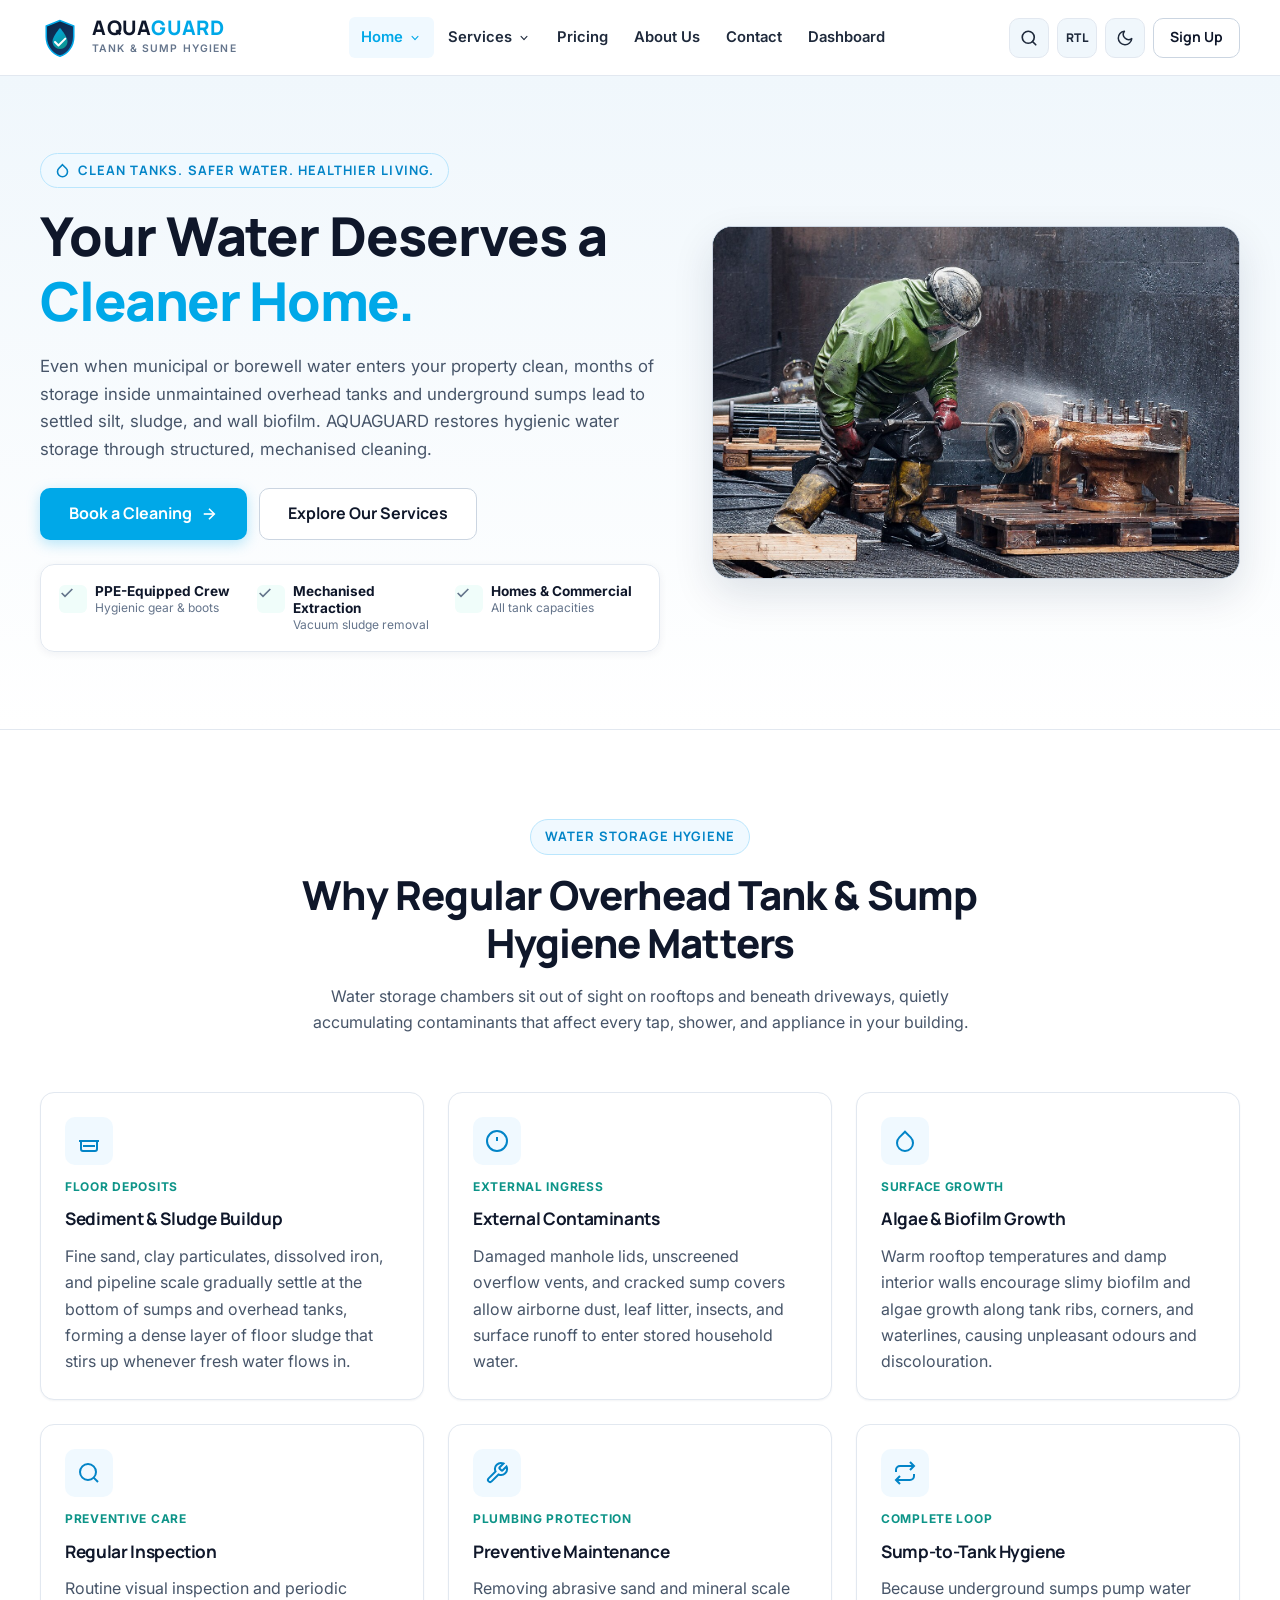
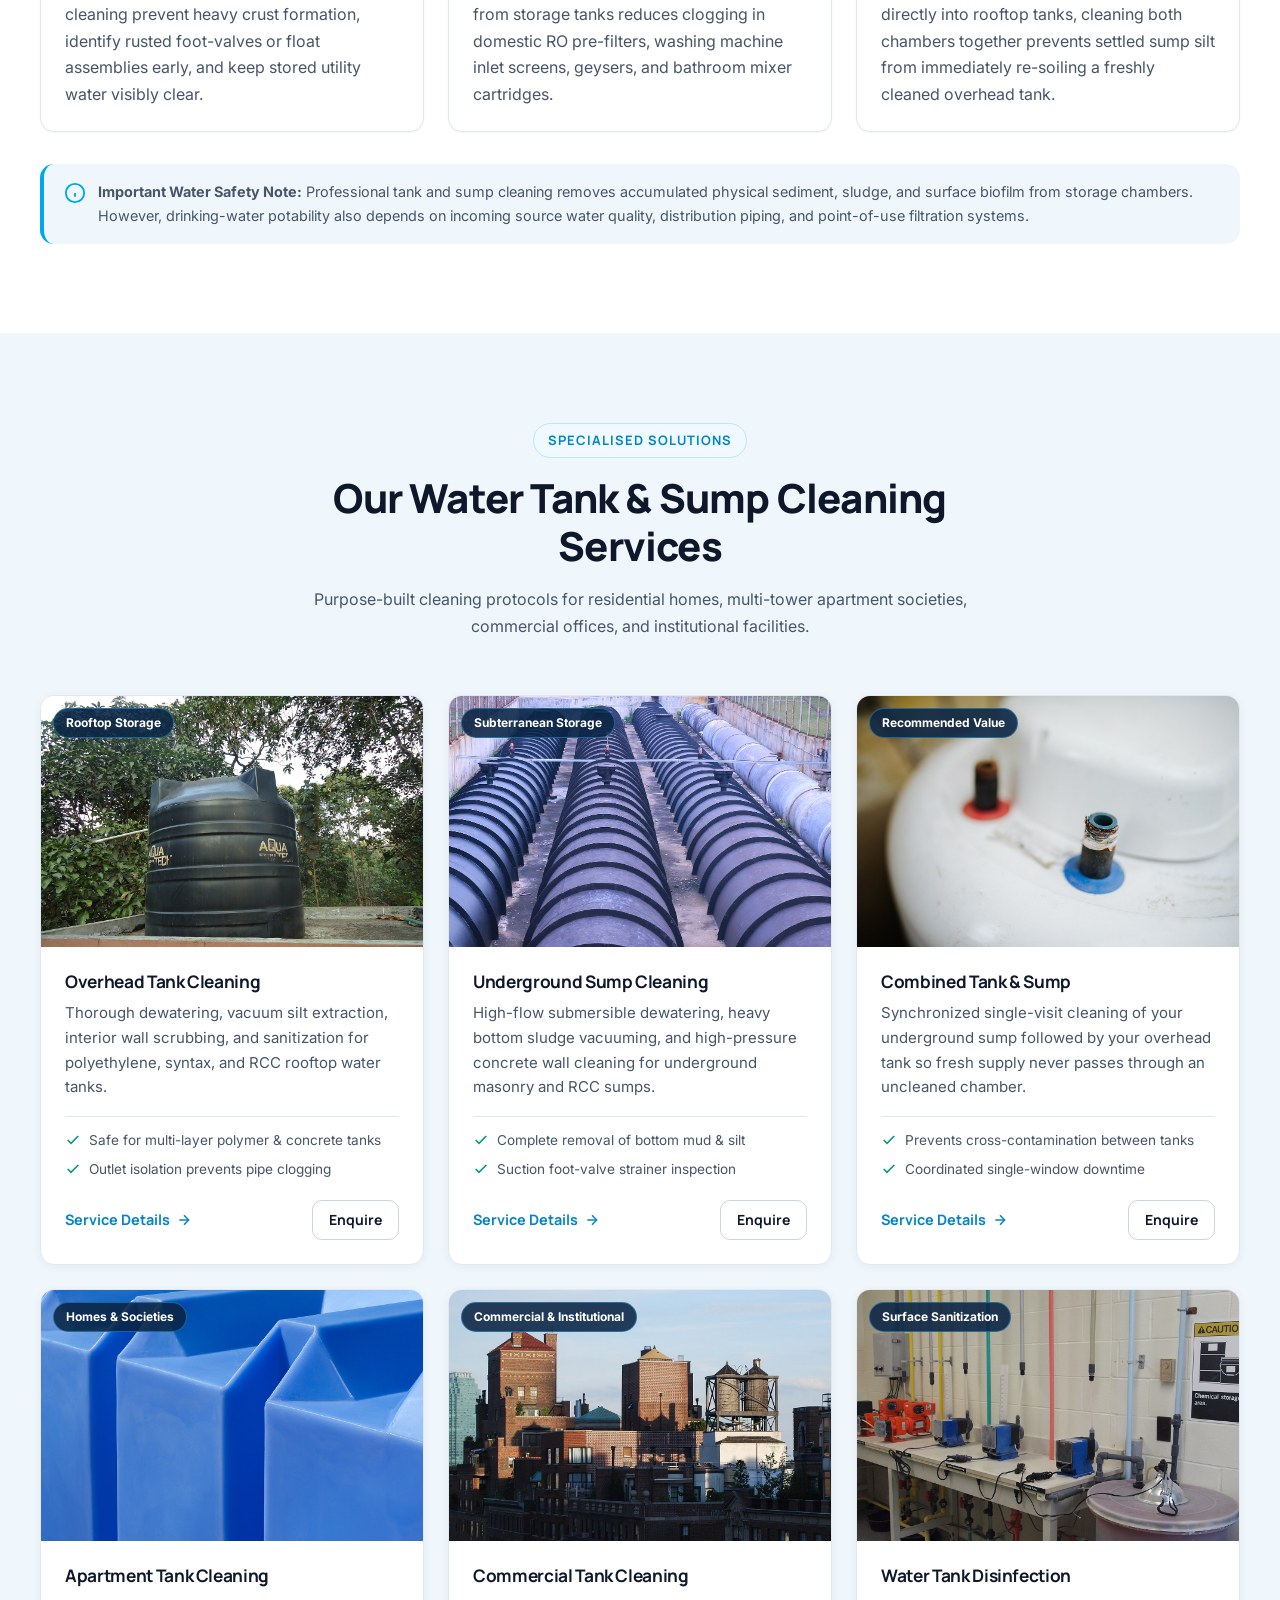
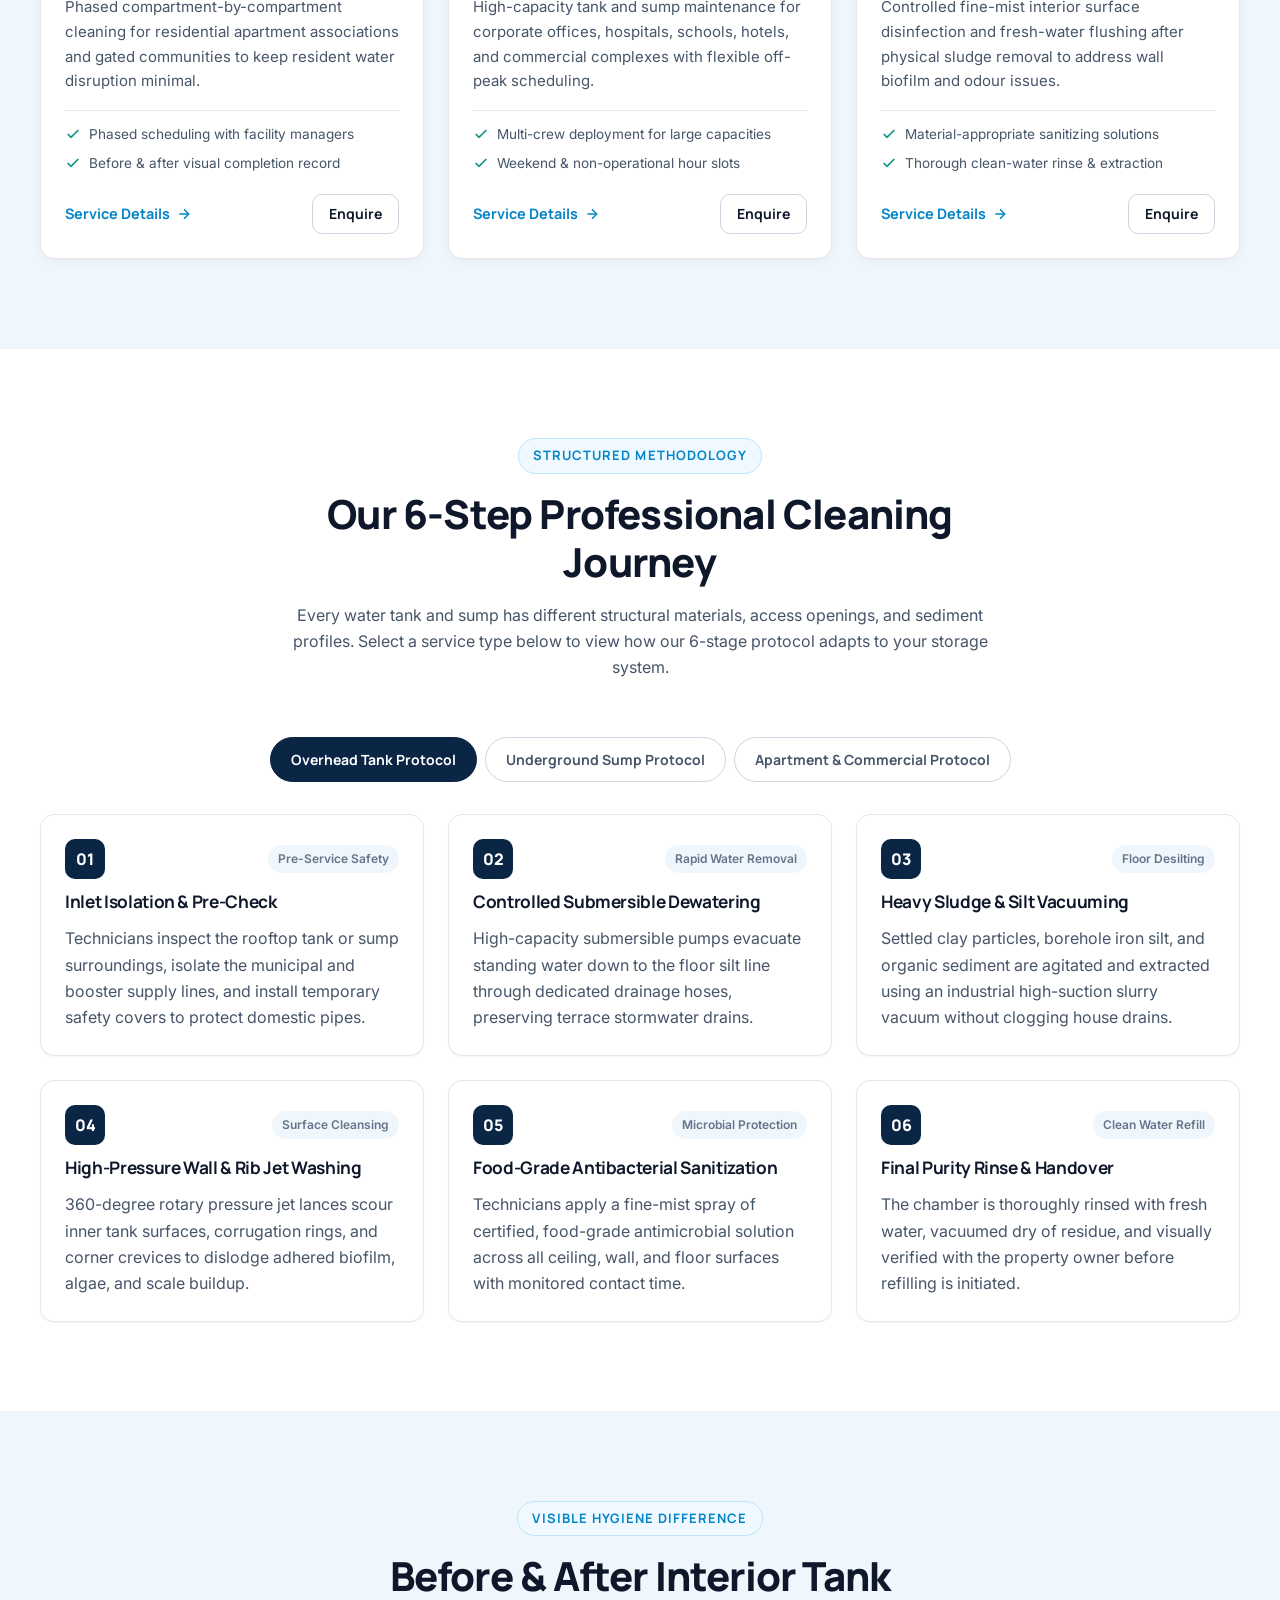
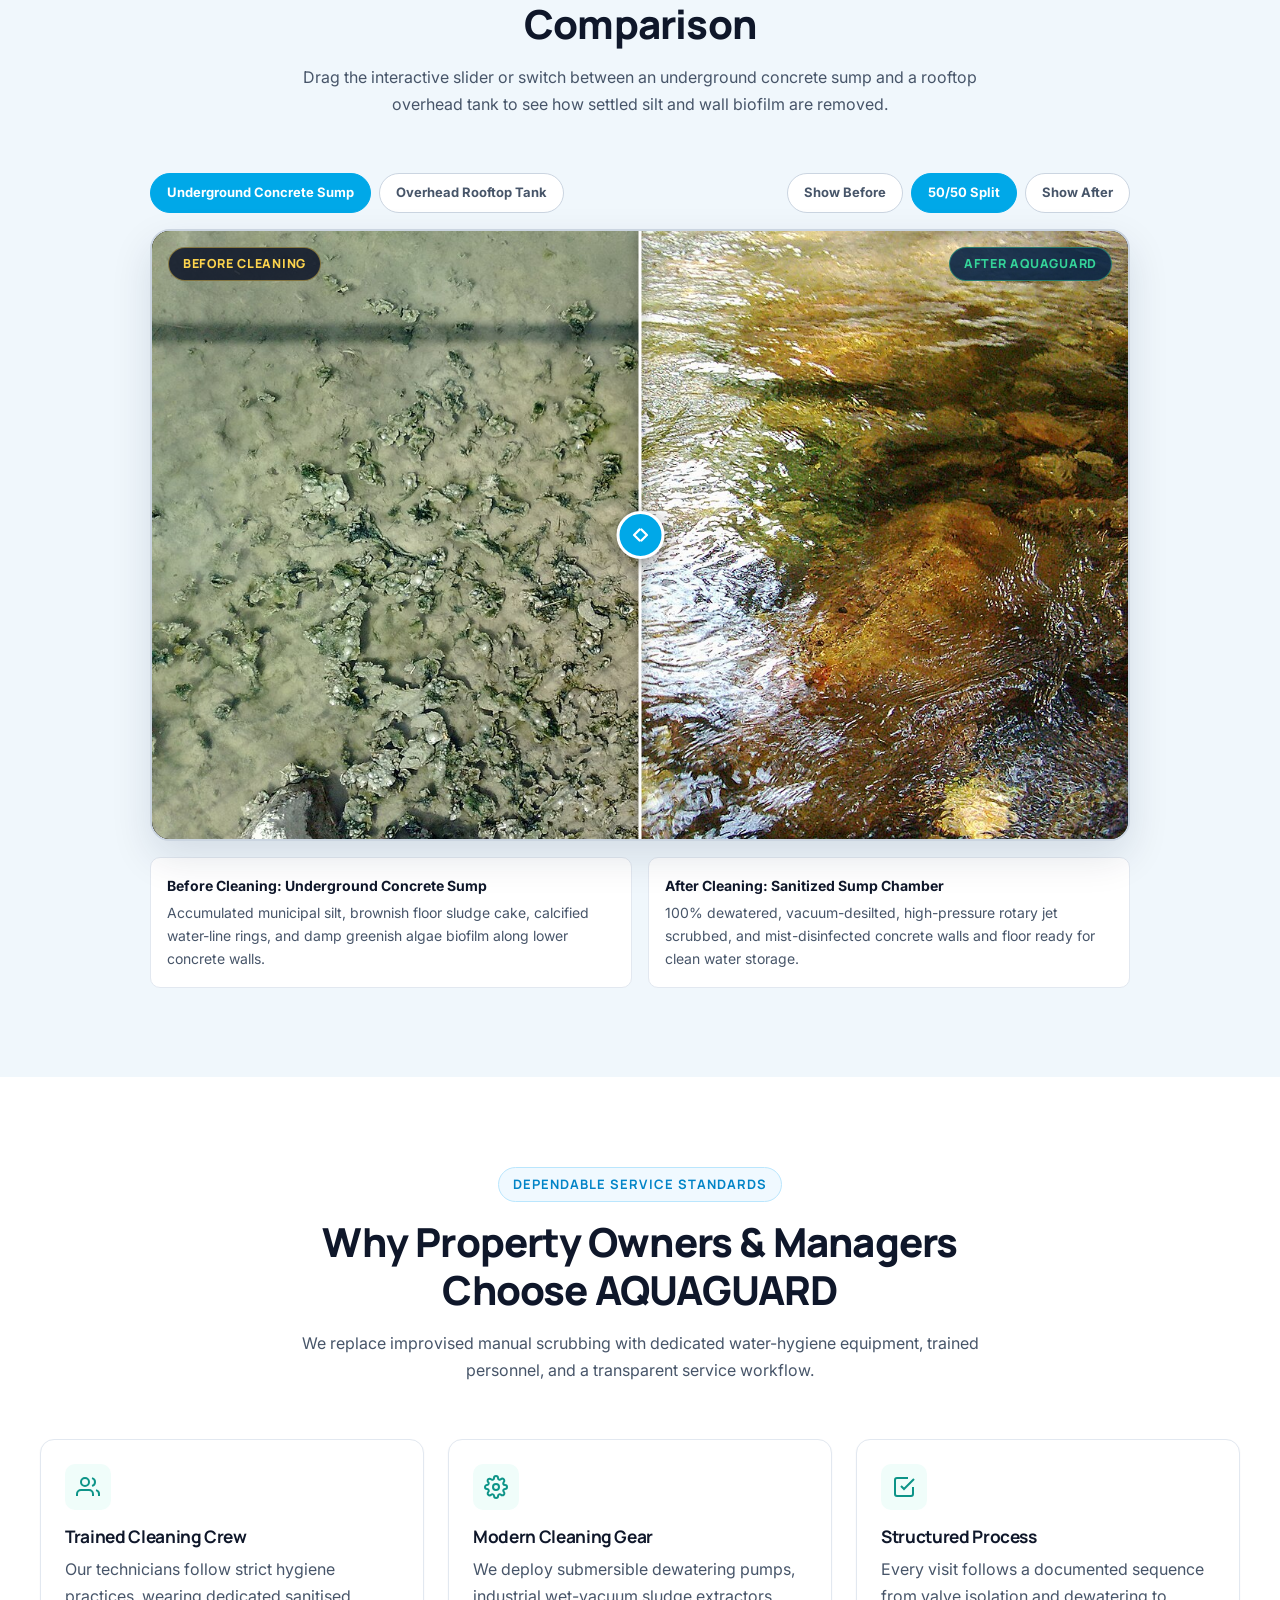
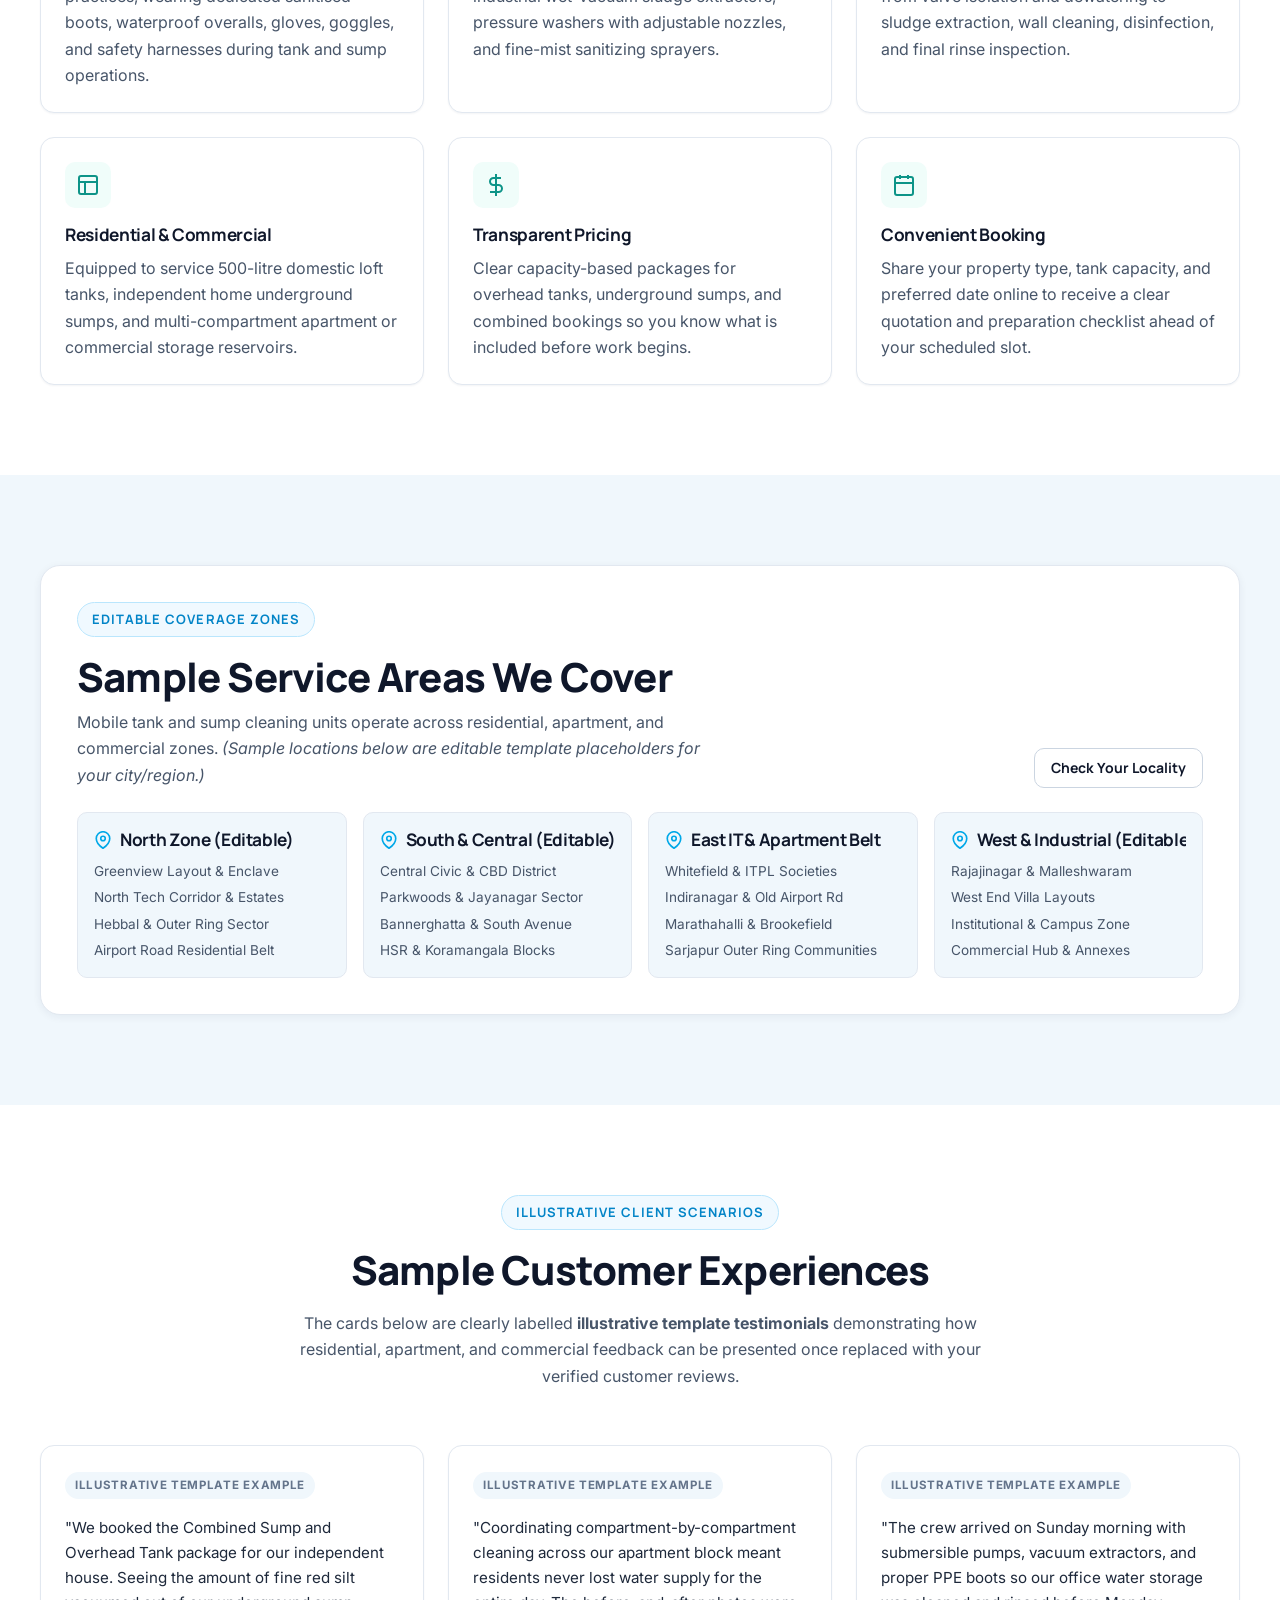
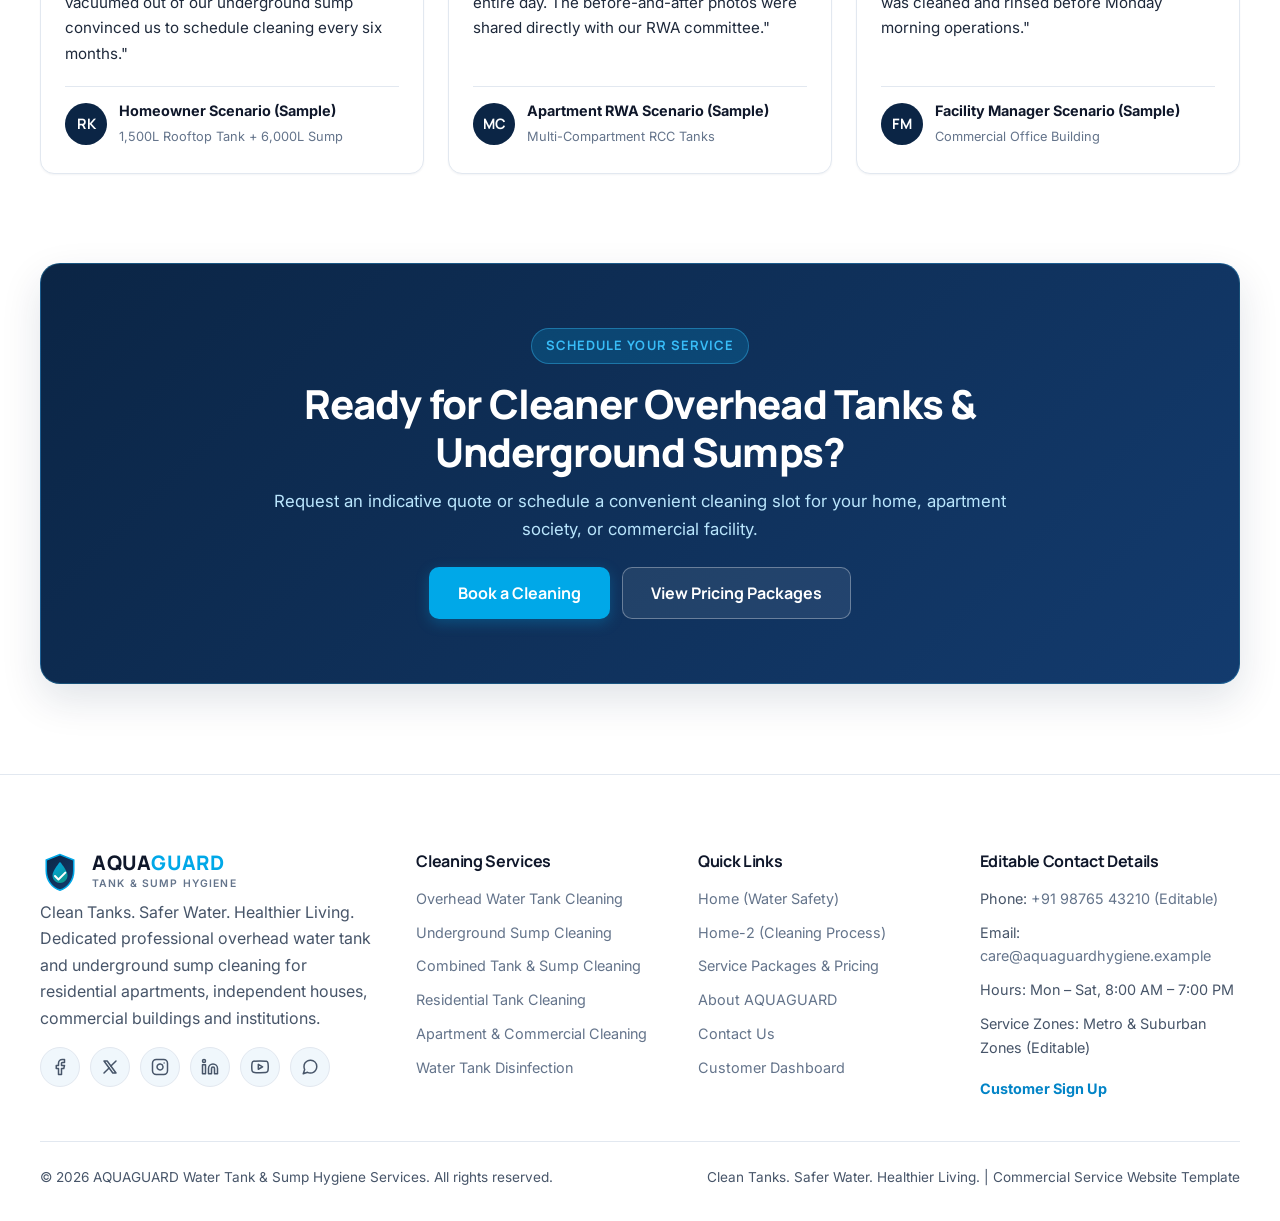
==== commit 8c62eae7: "Your commit message" ====
--- a/index.html
+++ b/index.html
@@ -1,9 +1,9 @@
-<!DOCTYPE html>
+﻿<!DOCTYPE html>
 <html lang="en" data-theme="light">
 <head>
   <meta charset="UTF-8">
   <meta name="viewport" content="width=device-width, initial-scale=1.0">
-  <title>AQUAGUARD â€” Overhead Water Tank &amp; Underground Sump Cleaning Service</title>
+  <title>AQUAGUARD &mdash; Overhead Water Tank &amp; Underground Sump Cleaning Service</title>
   <meta name="description" content="AQUAGUARD provides specialised overhead water tank and underground sump cleaning services for residential homes, apartments, commercial buildings, and institutions. Clean Tanks. Safer Water. Healthier Living.">
   <link rel="icon" type="image/svg+xml" href="assets/icons/favicon.svg">
   <link rel="preconnect" href="https://fonts.googleapis.com">
@@ -215,8 +215,8 @@
           <svg class="nav-link__caret" viewBox="0 0 20 20" fill="currentColor"><path fill-rule="evenodd" d="M5.23 7.21a.75.75 0 011.06.02L10 11.168l3.71-3.938a.75.75 0 111.08 1.04l-4.25 4.5a.75.75 0 01-1.08 0l-4.25-4.5a.75.75 0 01.02-1.06z" clip-rule="evenodd"/></svg>
         </button>
         <div class="mobile-submenu">
-          <a href="index.html" class="mobile-submenu-link is-active">Home — Clean Water Safety</a>
-          <a href="home-2.html" class="mobile-submenu-link">Home-2 — Cleaning Process</a>
+          <a href="index.html" class="mobile-submenu-link is-active">Home &mdash; Clean Water Safety</a>
+          <a href="home-2.html" class="mobile-submenu-link">Home-2 &mdash; Cleaning Process</a>
         </div>
       </li>
       <li class="mobile-nav-item">
@@ -351,7 +351,7 @@
 
         <div class="hero-home1__visual">
           <div class="hero-visual-frame">
-            <img src="assets/images/hero-home1.svg" alt="AQUAGUARD technician in protective gear operating high-pressure rotary jet equipment on a rooftop overhead water storage tank" width="920" height="680">
+            <img src="assets/images/hero-home1.jpg" alt="AQUAGUARD technician in protective gear operating high-pressure rotary jet equipment on a rooftop overhead water storage tank" width="920" height="680">
           </div>
         </div>
       </div>
@@ -460,7 +460,7 @@
           <!-- Card 1 -->
           <article class="service-card">
             <div class="service-card__media">
-              <img src="assets/images/service-overhead.svg" alt="Overhead water tank cleaning service on building rooftop" width="640" height="420" loading="lazy">
+              <img src="assets/images/service-overhead.jpg" alt="Overhead water tank cleaning service on building rooftop" width="640" height="420" loading="lazy">
               <span class="service-card__badge">Rooftop Storage</span>
             </div>
             <div class="service-card__body">
@@ -491,7 +491,7 @@
           <!-- Card 2 -->
           <article class="service-card">
             <div class="service-card__media">
-              <img src="assets/images/service-sump.svg" alt="Underground water sump dewatering and sludge vacuum cleaning" width="640" height="420" loading="lazy">
+              <img src="assets/images/service-sump.jpg" alt="Underground water sump dewatering and sludge vacuum cleaning" width="640" height="420" loading="lazy">
               <span class="service-card__badge">Subterranean Storage</span>
             </div>
             <div class="service-card__body">
@@ -522,7 +522,7 @@
           <!-- Card 3 -->
           <article class="service-card">
             <div class="service-card__media">
-              <img src="assets/images/service-combined.svg" alt="Combined underground sump and overhead water tank cleaning loop" width="640" height="420" loading="lazy">
+              <img src="assets/images/service-combined.jpg" alt="Combined underground sump and overhead water tank cleaning loop" width="640" height="420" loading="lazy">
               <span class="service-card__badge">Recommended Value</span>
             </div>
             <div class="service-card__body">
@@ -553,7 +553,7 @@
           <!-- Card 4 -->
           <article class="service-card">
             <div class="service-card__media">
-              <img src="assets/images/service-residential.svg" alt="Residential house and apartment water tank cleaning" width="640" height="420" loading="lazy">
+              <img src="assets/images/service-residential.jpg" alt="Residential house and apartment water tank cleaning" width="640" height="420" loading="lazy">
               <span class="service-card__badge">Homes &amp; Societies</span>
             </div>
             <div class="service-card__body">
@@ -584,7 +584,7 @@
           <!-- Card 5 -->
           <article class="service-card">
             <div class="service-card__media">
-              <img src="assets/images/service-commercial.svg" alt="Commercial and institutional large water tank cleaning" width="640" height="420" loading="lazy">
+              <img src="assets/images/service-commercial.jpg" alt="Commercial and institutional large water tank cleaning" width="640" height="420" loading="lazy">
               <span class="service-card__badge">Commercial &amp; Institutional</span>
             </div>
             <div class="service-card__body">
@@ -615,7 +615,7 @@
           <!-- Card 6 -->
           <article class="service-card">
             <div class="service-card__media">
-              <img src="assets/images/service-disinfection.svg" alt="Technician applying fine-mist disinfection spray inside water tank" width="640" height="420" loading="lazy">
+              <img src="assets/images/service-disinfection.jpg" alt="Technician applying fine-mist disinfection spray inside water tank" width="640" height="420" loading="lazy">
               <span class="service-card__badge">Surface Sanitization</span>
             </div>
             <div class="service-card__body">
@@ -673,55 +673,55 @@
           <article class="process-step-card">
             <div class="process-step-card__header">
               <span class="process-step-card__num">01</span>
-              <span class="process-step-card__badge">Rooftop Assessment</span>
-            </div>
-            <h3>Initial Inspection &amp; Setup</h3>
-            <p>Technicians inspect rooftop tank structure, manhole covers, float valves, and inlet/outlet connections, then isolate supply valves to prevent sediment from entering household plumbing lines.</p>
+              <span class="process-step-card__badge">Pre-Service Safety</span>
+            </div>
+            <h3>Inlet Isolation &amp; Pre-Check</h3>
+            <p>Technicians inspect the rooftop tank or sump surroundings, isolate the municipal and booster supply lines, and install temporary safety covers to protect domestic pipes.</p>
           </article>
 
           <article class="process-step-card">
             <div class="process-step-card__header">
               <span class="process-step-card__num">02</span>
-              <span class="process-step-card__badge">Controlled Drainage</span>
-            </div>
-            <h3>Water Removal &amp; Drainage</h3>
-            <p>Remaining standing water above the outlet level is drained using a portable submersible pump down to the bottom silt layer, routing discharge safely to the terrace storm drain.</p>
+              <span class="process-step-card__badge">Rapid Water Removal</span>
+            </div>
+            <h3>Controlled Submersible Dewatering</h3>
+            <p>High-capacity submersible pumps evacuate standing water down to the floor silt line through dedicated drainage hoses, preserving terrace stormwater drains.</p>
           </article>
 
           <article class="process-step-card">
             <div class="process-step-card__header">
               <span class="process-step-card__num">03</span>
-              <span class="process-step-card__badge">Silt &amp; Scale Extraction</span>
-            </div>
-            <h3>Sludge &amp; Silt Removal</h3>
-            <p>Accumulated borehole silt, rust flakes, and settled floor sludge are agitated and extracted using an industrial wet-vacuum extractor so heavy residue is never flushed into domestic pipes.</p>
+              <span class="process-step-card__badge">Floor Desilting</span>
+            </div>
+            <h3>Heavy Sludge &amp; Silt Vacuuming</h3>
+            <p>Settled clay particles, borehole iron silt, and organic sediment are agitated and extracted using an industrial high-suction slurry vacuum without clogging house drains.</p>
           </article>
 
           <article class="process-step-card">
             <div class="process-step-card__header">
               <span class="process-step-card__num">04</span>
-              <span class="process-step-card__badge">Surface Scrubbing</span>
-            </div>
-            <h3>Interior Surface Cleaning</h3>
-            <p>For polymer/polyethylene tanks, non-abrasive rotary brushes and controlled-pressure water jets remove biofilm from ribbed rings; for RCC tanks, high-pressure rotary jets clean concrete walls.</p>
+              <span class="process-step-card__badge">Surface Cleansing</span>
+            </div>
+            <h3>High-Pressure Wall &amp; Rib Jet Washing</h3>
+            <p>360-degree rotary pressure jet lances scour inner tank surfaces, corrugation rings, and corner crevices to dislodge adhered biofilm, algae, and scale buildup.</p>
           </article>
 
           <article class="process-step-card">
             <div class="process-step-card__header">
               <span class="process-step-card__num">05</span>
-              <span class="process-step-card__badge">Sanitization</span>
-            </div>
-            <h3>Appropriate Disinfection</h3>
-            <p>Interior walls, ceiling underside, and floor surfaces receive a fine-mist application of measured food-grade antibacterial solution suited to the tank material (polymer or masonry).</p>
+              <span class="process-step-card__badge">Microbial Protection</span>
+            </div>
+            <h3>Food-Grade Antibacterial Sanitization</h3>
+            <p>Technicians apply a fine-mist spray of certified, food-grade antimicrobial solution across all ceiling, wall, and floor surfaces with monitored contact time.</p>
           </article>
 
           <article class="process-step-card">
             <div class="process-step-card__header">
               <span class="process-step-card__num">06</span>
-              <span class="process-step-card__badge">Handover Check</span>
-            </div>
-            <h3>Final Rinse &amp; Inspection</h3>
-            <p>The tank is thoroughly rinsed with clean water, vacuumed dry of rinse residue, and visually inspected with the property owner or caretaker before re-opening the inlet valve.</p>
+              <span class="process-step-card__badge">Clean Water Refill</span>
+            </div>
+            <h3>Final Purity Rinse &amp; Handover</h3>
+            <p>The chamber is thoroughly rinsed with fresh water, vacuumed dry of residue, and visually verified with the property owner before refilling is initiated.</p>
           </article>
         </div>
       </div>
@@ -753,10 +753,10 @@
 
           <div class="ba-stage" data-ba-stage style="--ba-pos: 50%;">
             <div class="ba-layer ba-layer--after">
-              <img src="assets/images/tank-after.svg" alt="Underground concrete water sump interior after AQUAGUARD cleaning showing sanitized walls and sludge-free floor" width="960" height="600" data-ba-after-img>
+              <img src="assets/images/sump-after.jpg" alt="Underground concrete water sump interior after AQUAGUARD cleaning showing sanitized walls and sludge-free floor" width="960" height="600" data-ba-after-img>
             </div>
             <div class="ba-layer ba-layer--before">
-              <img src="assets/images/tank-before.svg" alt="Underground concrete water sump interior before cleaning showing settled bottom sludge and wall biofilm" width="960" height="600" data-ba-before-img>
+              <img src="assets/images/sump-before.jpg" alt="Underground concrete water sump interior before cleaning showing settled bottom sludge and wall biofilm" width="960" height="600" data-ba-before-img>
             </div>
             <span class="ba-label ba-label--before">Before Cleaning</span>
             <span class="ba-label ba-label--after">After AQUAGUARD</span>
@@ -1084,7 +1084,7 @@
           <ul class="footer-links">
             <li>Phone: <a href="tel:+919876543210">+91 98765 43210 (Editable)</a></li>
             <li>Email: <a href="mailto:care@aquaguardhygiene.example">care@aquaguardhygiene.example</a></li>
-            <li>Hours: Mon â€“ Sat, 8:00 AM â€“ 7:00 PM</li>
+            <li>Hours: Mon &ndash; Sat, 8:00 AM &ndash; 7:00 PM</li>
             <li>Service Zones: Metro &amp; Suburban Zones (Editable)</li>
             <li style="padding-top: 0.5rem;">
               <a href="signup.html" style="color: var(--color-aqua-600); font-weight:700;">Customer Sign Up</a>
--- a/css/styles.css
+++ b/css/styles.css
@@ -1,5 +1,5 @@
-/* ==========================================================================
-   AQUAGUARD — Premium Overhead Tank & Sump Cleaning Service Website Template
+﻿/* ==========================================================================
+   AQUAGUARD  -  Premium Overhead Tank & Sump Cleaning Service Website Template
    Design System, Layout & Component Stylesheet
    ========================================================================== */
 
@@ -98,10 +98,10 @@
   --bg-navbar: rgba(7, 19, 36, 0.90);
   --bg-glass-panel: rgba(13, 33, 59, 0.88);
 
-  --text-heading: #F8FAFC;
-  --text-primary: #E2E8F0;
-  --text-secondary: #94A3B8;
-  --text-muted: #64748B;
+  --text-heading: #FFFFFF;
+  --text-primary: #F1F5F9;
+  --text-secondary: #CBD5E1;
+  --text-muted: #94A3B8;
 
   --border-subtle: #1E3A5F;
   --border-default: #284B77;
@@ -1130,20 +1130,25 @@
 
 .hero-trust-strip {
   display: grid;
-  grid-template-columns: repeat(3, 1fr);
+  grid-template-columns: repeat(3, minmax(0, 1fr));
   gap: var(--space-3);
-  padding: var(--space-4);
+  padding: clamp(0.875rem, 2vw, 1.15rem);
   border-radius: var(--radius-lg);
   background-color: var(--bg-glass-panel);
   backdrop-filter: blur(10px);
   border: 1px solid var(--border-subtle);
   box-shadow: var(--shadow-sm);
+  width: 100%;
+  max-width: 100%;
+  box-sizing: border-box;
 }
 
 .hero-trust-item {
   display: flex;
   align-items: flex-start;
   gap: var(--space-2);
+  min-width: 0;
+  box-sizing: border-box;
 }
 
 .hero-trust-item__icon {
@@ -1159,16 +1164,37 @@
   margin-top: 2px;
 }
 
-.hero-trust-item__text strong {
+.hero-trust-item__text {
+  min-width: 0;
+  flex: 1;
+}
+
+.hero-trust-item__text strong,
+.hero-trust-item strong {
   display: block;
-  font-size: 0.85rem;
+  font-size: 0.85rem !important;
+  font-weight: 700 !important;
   color: var(--text-heading);
   line-height: 1.25;
-}
-
-.hero-trust-item__text span {
-  font-size: 0.75rem;
+  white-space: normal !important;
+  word-break: break-word;
+}
+
+.hero-trust-item__text span,
+.hero-trust-item span {
+  display: block;
+  font-size: 0.75rem !important;
   color: var(--text-muted);
+  line-height: 1.3;
+  white-space: normal !important;
+  word-break: break-word;
+}
+
+@media (max-width: 768px) {
+  .hero-trust-strip {
+    grid-template-columns: 1fr;
+    gap: var(--space-3);
+  }
 }
 
 .hero-home1__visual {
@@ -1940,15 +1966,20 @@
   background-color: var(--bg-surface);
   border: 1px solid var(--border-subtle);
   border-radius: var(--radius-xl);
-  padding: clamp(1.5rem, 3.5vw, 2.75rem);
+  padding: clamp(1.25rem, 3vw, 2.25rem);
   box-shadow: var(--shadow-sm);
+  max-width: 100%;
+  box-sizing: border-box;
+  overflow: hidden;
 }
 
 .areas-grid {
   display: grid;
-  grid-template-columns: repeat(4, 1fr);
+  grid-template-columns: repeat(4, minmax(0, 1fr));
   gap: var(--space-4);
   margin-top: var(--space-6);
+  width: 100%;
+  box-sizing: border-box;
 }
 
 .area-card {
@@ -1956,6 +1987,9 @@
   border-radius: var(--radius-md);
   background-color: var(--bg-secondary);
   border: 1px solid var(--border-subtle);
+  min-width: 0;
+  box-sizing: border-box;
+  overflow: hidden;
 }
 
 .area-card h4 {
@@ -1977,6 +2011,8 @@
   gap: 4px;
   font-size: 0.85rem;
   color: var(--text-secondary);
+  word-break: break-word;
+  overflow-wrap: break-word;
 }
 
 /* Illustrative Testimonials */
@@ -2080,14 +2116,25 @@
 }
 
 .pricing-category-header {
-  display: flex;
-  flex-wrap: wrap;
-  align-items: baseline;
-  justify-content: space-between;
-  gap: var(--space-3);
+  display: block;
   margin-bottom: var(--space-6);
-  padding-bottom: var(--space-3);
+  padding-bottom: var(--space-4);
   border-bottom: 2px solid var(--border-subtle);
+}
+
+.pricing-category-header h2 {
+  font-size: clamp(1.4rem, 2.2vw, 1.85rem);
+  color: var(--text-heading);
+  margin-top: 0.25rem;
+  margin-bottom: 0.35rem;
+}
+
+.pricing-category-header p {
+  color: var(--text-muted);
+  font-size: 0.95rem;
+  margin: 0;
+  max-width: 72ch;
+  line-height: 1.5;
 }
 
 .pricing-grid {
@@ -2789,12 +2836,25 @@
   transition: all var(--transition-fast);
 }
 
+.footer-social-btn svg {
+  width: 18px;
+  height: 18px;
+  stroke: currentColor;
+  fill: none;
+  transition: stroke var(--transition-fast), color var(--transition-fast);
+}
+
 .footer-social-btn:hover {
-  background-color: var(--color-aqua-500);
-  color: #FFFFFF;
-  border-color: var(--color-aqua-500);
+  background-color: var(--color-navy-900);
+  color: #FFFFFF !important;
+  border-color: var(--color-navy-900);
   transform: translateY(-3px);
-  box-shadow: 0 4px 12px rgba(0, 168, 232, 0.35);
+  box-shadow: 0 4px 14px rgba(10, 37, 64, 0.28);
+}
+
+.footer-social-btn:hover svg {
+  stroke: #FFFFFF !important;
+  color: #FFFFFF !important;
 }
 
 .footer-bottom {
@@ -2849,10 +2909,21 @@
   border-color: rgba(255, 255, 255, 0.15);
 }
 
+[data-theme="dark"] .footer-social-btn svg {
+  stroke: #CBD5E1;
+}
+
 [data-theme="dark"] .footer-social-btn:hover {
   background-color: var(--color-aqua-500);
-  color: #FFFFFF;
+  color: #071324 !important;
   border-color: var(--color-aqua-500);
+  transform: translateY(-3px);
+  box-shadow: 0 4px 14px rgba(0, 168, 232, 0.45);
+}
+
+[data-theme="dark"] .footer-social-btn:hover svg {
+  stroke: #071324 !important;
+  color: #071324 !important;
 }
 
 [data-theme="dark"] .footer-bottom {
@@ -3210,29 +3281,52 @@
    19. CUSTOMER DASHBOARD STYLES (dashboard.html)
    ========================================================================== */
 .dashboard-hero {
-  background: linear-gradient(135deg, var(--color-navy-900) 0%, var(--color-navy-800) 100%);
-  color: #FFFFFF;
+  background-color: var(--bg-surface);
+  color: var(--text-primary);
   border-radius: var(--radius-xl);
-  padding: clamp(1.75rem, 4vw, 2.75rem);
-  border: 1px solid rgba(56, 189, 248, 0.28);
-  box-shadow: var(--shadow-md);
+  padding: clamp(1.5rem, 3.5vw, 2.5rem);
+  border: 1px solid var(--border-subtle);
+  box-shadow: var(--shadow-sm);
   margin-bottom: var(--space-6);
   display: flex;
   flex-wrap: wrap;
   align-items: center;
   justify-content: space-between;
   gap: var(--space-5);
+  position: relative;
+  overflow: hidden;
+}
+
+.dashboard-hero::before {
+  content: '';
+  position: absolute;
+  top: 0;
+  left: 0;
+  right: 0;
+  height: 4px;
+  background: linear-gradient(90deg, var(--color-aqua-500), var(--color-teal-500));
 }
 
 .dashboard-hero h1 {
-  color: #FFFFFF;
+  color: var(--text-heading);
   font-size: clamp(1.5rem, 2.8vw, 2.2rem);
   margin-bottom: 6px;
+  font-weight: 800;
 }
 
 .dashboard-hero p {
-  color: #BAE6FD;
+  color: var(--text-secondary);
   font-size: 0.95rem;
+  line-height: 1.5;
+  max-width: 68ch;
+}
+
+.dashboard-hero .eyebrow {
+  color: var(--color-aqua-600);
+}
+
+[data-theme="dark"] .dashboard-hero .eyebrow {
+  color: var(--color-aqua-400);
 }
 
 .dashboard-stats-grid {
@@ -3416,18 +3510,33 @@
 
 .report-card-grid {
   display: grid;
-  grid-template-columns: repeat(2, 1fr);
+  grid-template-columns: repeat(2, minmax(0, 1fr));
   gap: var(--space-5);
+  width: 100%;
+  box-sizing: border-box;
 }
 
 .report-card {
   border: 1px solid var(--border-subtle);
   border-radius: var(--radius-lg);
-  padding: var(--space-5);
-  background-color: var(--bg-secondary);
+  padding: clamp(1.25rem, 2.5vw, 1.75rem);
+  background-color: var(--bg-surface);
   display: flex;
   flex-direction: column;
   gap: var(--space-3);
+  min-width: 0;
+  width: 100%;
+  box-sizing: border-box;
+  overflow: hidden;
+}
+
+.report-card-header {
+  display: flex;
+  flex-wrap: wrap;
+  justify-content: space-between;
+  align-items: flex-start;
+  gap: 0.75rem;
+  width: 100%;
 }
 
 .report-metric-row {
@@ -3436,8 +3545,22 @@
   gap: var(--space-3);
   padding: var(--space-3);
   border-radius: var(--radius-md);
-  background-color: var(--bg-surface);
+  background-color: var(--bg-secondary);
   border: 1px solid var(--border-subtle);
+  min-width: 0;
+  box-sizing: border-box;
+}
+
+@media (max-width: 1024px) {
+  .report-card-grid {
+    grid-template-columns: 1fr !important;
+  }
+}
+
+@media (max-width: 600px) {
+  .report-metric-row {
+    grid-template-columns: 1fr !important;
+  }
 }
 
 .reminder-toggle-card {
@@ -3485,7 +3608,6 @@
   .equipment-grid,
   .audience-grid,
   .hero-protocol-bar,
-  .report-card-grid,
   .features-grid,
   .dashboard-stats-grid {
     grid-template-columns: repeat(2, 1fr) !important;
@@ -3502,7 +3624,6 @@
   .equipment-grid > :last-child:nth-child(odd),
   .audience-grid > :last-child:nth-child(odd),
   .hero-protocol-bar > :last-child:nth-child(odd),
-  .report-card-grid > :last-child:nth-child(odd),
   .features-grid > :last-child:nth-child(odd),
   .dashboard-stats-grid > :last-child:nth-child(odd) {
     grid-column: 1 / -1 !important;
@@ -3841,7 +3962,6 @@
 .equipment-card h3,
 .audience-card h3,
 .hero-protocol-step h3,
-.hero-trust-item strong,
 .report-card h3,
 .invoice-card h3,
 .dash-stat-card h3 {
@@ -3870,5 +3990,198 @@
   }
 }
 
-
-
+/* ==========================================================================
+   23. STANDARDIZED INNER PAGE HERO (SERVICES, PRICING, ABOUT US, CONTACT)
+   ========================================================================== */
+.page-hero {
+  min-height: 290px;
+  display: flex;
+  align-items: center;
+  justify-content: center;
+  padding: clamp(3.25rem, 6vw, 4.75rem) 0;
+  background-color: var(--bg-surface);
+  border-bottom: 1px solid var(--border-subtle);
+  position: relative;
+  text-align: center;
+  box-sizing: border-box;
+}
+
+.page-hero .container {
+  width: 100%;
+}
+
+.page-hero .section-header {
+  max-width: 840px;
+  margin: 0 auto;
+}
+
+.page-hero h1 {
+  font-size: clamp(2rem, 3.8vw, 3rem);
+  font-weight: 800;
+  line-height: 1.18;
+  margin-top: 0.35rem;
+  margin-bottom: var(--space-3);
+  color: var(--text-heading);
+}
+
+.page-hero p {
+  font-size: clamp(1rem, 1.25vw, 1.15rem);
+  color: var(--text-secondary);
+  line-height: 1.6;
+  max-width: 68ch;
+  margin: 0 auto;
+}
+
+/* ==========================================================================
+   24. DASHBOARD TOP-RIGHT CONTROLS & HEADER
+   ========================================================================== */
+.dash-header {
+  display: flex;
+  align-items: center;
+  justify-content: space-between;
+  gap: var(--space-4);
+  padding-bottom: var(--space-4);
+  border-bottom: 1px solid var(--border-subtle);
+  margin-bottom: var(--space-4);
+  flex-wrap: wrap;
+}
+
+.dash-header__title h2 {
+  font-size: clamp(1.2rem, 1.8vw, 1.5rem);
+  font-weight: 800;
+  color: var(--text-heading);
+  margin: 0;
+}
+
+.dash-header__actions {
+  display: flex;
+  align-items: center;
+  gap: 12px;
+  margin-left: auto;
+}
+
+[dir="rtl"] .dash-header__actions {
+  margin-left: 0;
+  margin-right: auto;
+}
+
+.dash-profile-chip {
+  display: inline-flex;
+  align-items: center;
+  gap: 10px;
+  padding: 5px 14px 5px 6px;
+  border-radius: var(--radius-pill);
+  background-color: var(--bg-surface);
+  border: 1px solid var(--border-subtle);
+  box-shadow: var(--shadow-xs);
+}
+
+.dash-profile-chip .dash-avatar {
+  width: 34px;
+  height: 34px;
+  font-size: 0.8rem;
+}
+
+.dash-profile-chip .dash-user-meta strong {
+  font-size: 0.825rem;
+  line-height: 1.2;
+}
+
+.dash-profile-chip .dash-user-meta span {
+  font-size: 0.7rem;
+  display: block;
+}
+
+@media (max-width: 768px) {
+  .dash-header {
+    flex-direction: column;
+    align-items: flex-start;
+  }
+  .dash-header__actions {
+    width: 100%;
+    justify-content: space-between;
+    margin-left: 0;
+  }
+}
+
+/* ==========================================================================
+   25. AUTHENTICATION PAGES TOPBAR & MOBILE CONTROLS OUTSIDE CARD
+   ========================================================================== */
+.auth-topbar {
+  width: 100%;
+  display: flex;
+  align-items: center;
+  justify-content: space-between;
+  padding: 1.25rem clamp(1rem, 4vw, 3rem);
+  box-sizing: border-box;
+  position: relative;
+  z-index: 10;
+}
+
+.auth-back-link {
+  display: inline-flex;
+  align-items: center;
+  gap: 8px;
+  font-size: 0.9rem;
+  font-weight: 600;
+  color: var(--text-secondary);
+  transition: color var(--transition-fast);
+}
+
+.auth-back-link:hover {
+  color: var(--color-aqua-500);
+}
+
+.auth-topbar__actions {
+  display: flex;
+  align-items: center;
+  gap: 10px;
+}
+
+.auth-page-wrapper {
+  min-height: calc(100vh - 80px);
+  display: flex;
+  align-items: center;
+  justify-content: center;
+  padding: clamp(1rem, 3vw, 2.5rem) 1rem 3.5rem;
+  box-sizing: border-box;
+}
+
+@media (max-width: 640px) {
+  .auth-topbar {
+    padding: 0.85rem 1rem;
+  }
+  .auth-page-wrapper {
+    min-height: auto;
+    padding-top: 1rem;
+  }
+}
+
+/* ==========================================================================
+   26. DARK MODE SUBTEXT CONTRAST ENHANCEMENT (HOME 1, HOME 2, SERVICES)
+   ========================================================================== */
+[data-theme="dark"] .hero-home1__lead,
+[data-theme="dark"] .hero-home2__lead,
+[data-theme="dark"] .section-header p,
+[data-theme="dark"] .page-hero p,
+[data-theme="dark"] .service-detail-card p,
+[data-theme="dark"] .safety-card p,
+[data-theme="dark"] .service-card__desc,
+[data-theme="dark"] .feature-card__desc,
+[data-theme="dark"] .solution-card p,
+[data-theme="dark"] .step-card p,
+[data-theme="dark"] .process-step-card p,
+[data-theme="dark"] .pricing-category-header p,
+[data-theme="dark"] .pricing-card p,
+[data-theme="dark"] .hero-protocol-step p,
+[data-theme="dark"] .hero-trust-item__text span,
+[data-theme="dark"] .hero-trust-item span,
+[data-theme="dark"] .area-card ul,
+[data-theme="dark"] .faq-answer p,
+[data-theme="dark"] .testimonial-author span,
+[data-theme="dark"] .why-card p {
+  color: #CBD5E1 !important;
+}
+
+
+
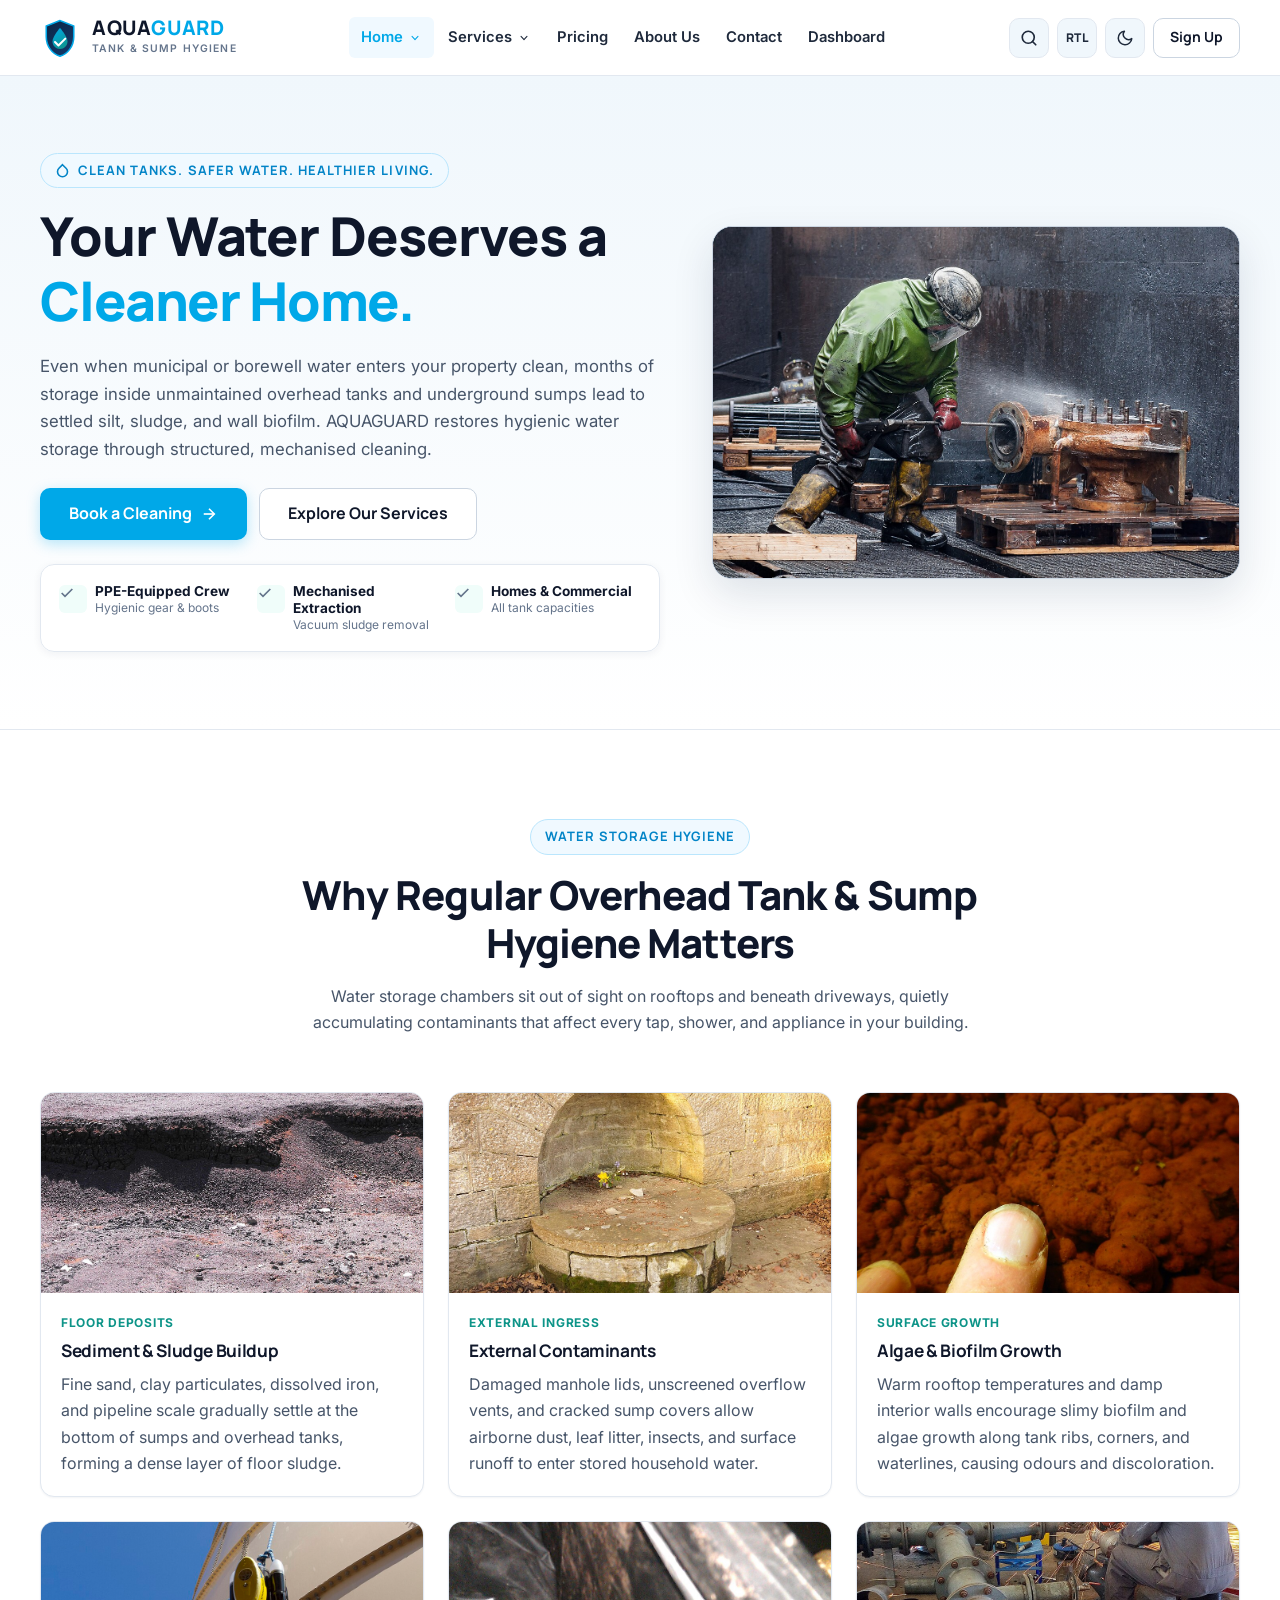
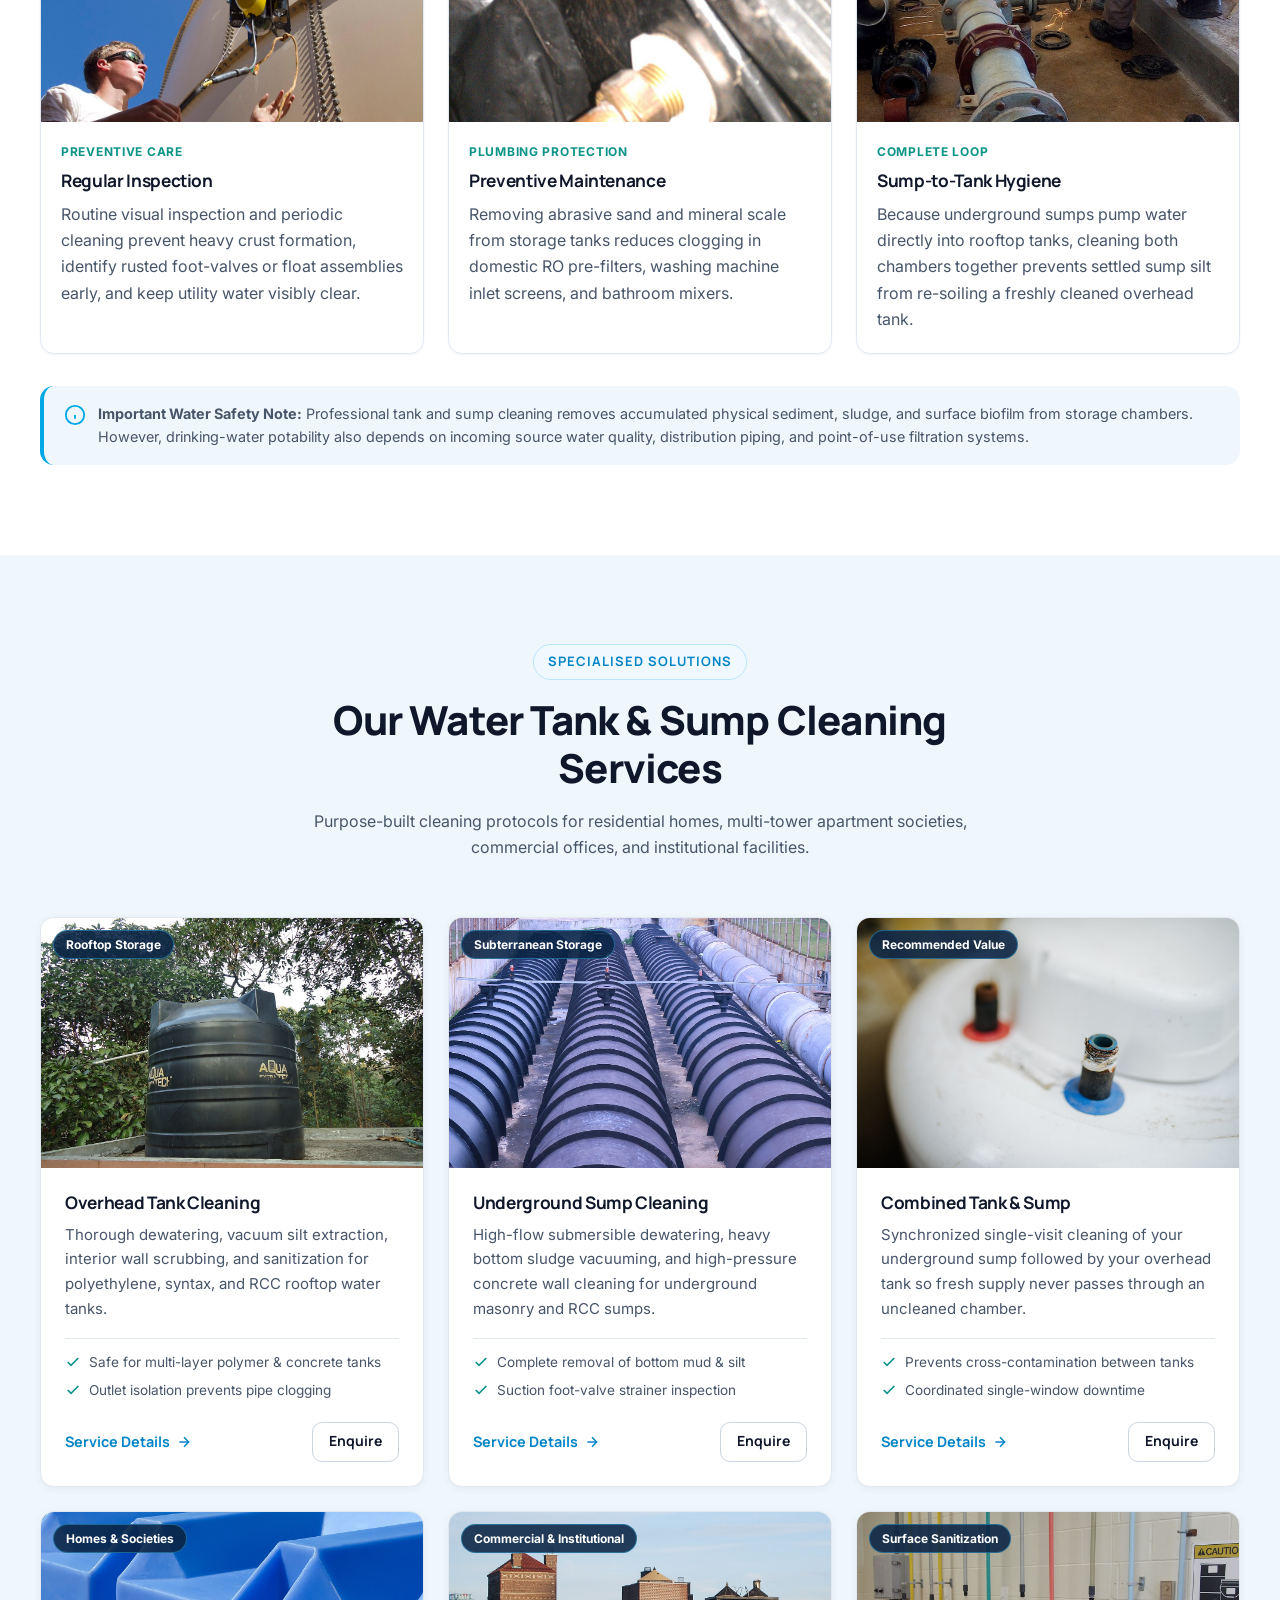
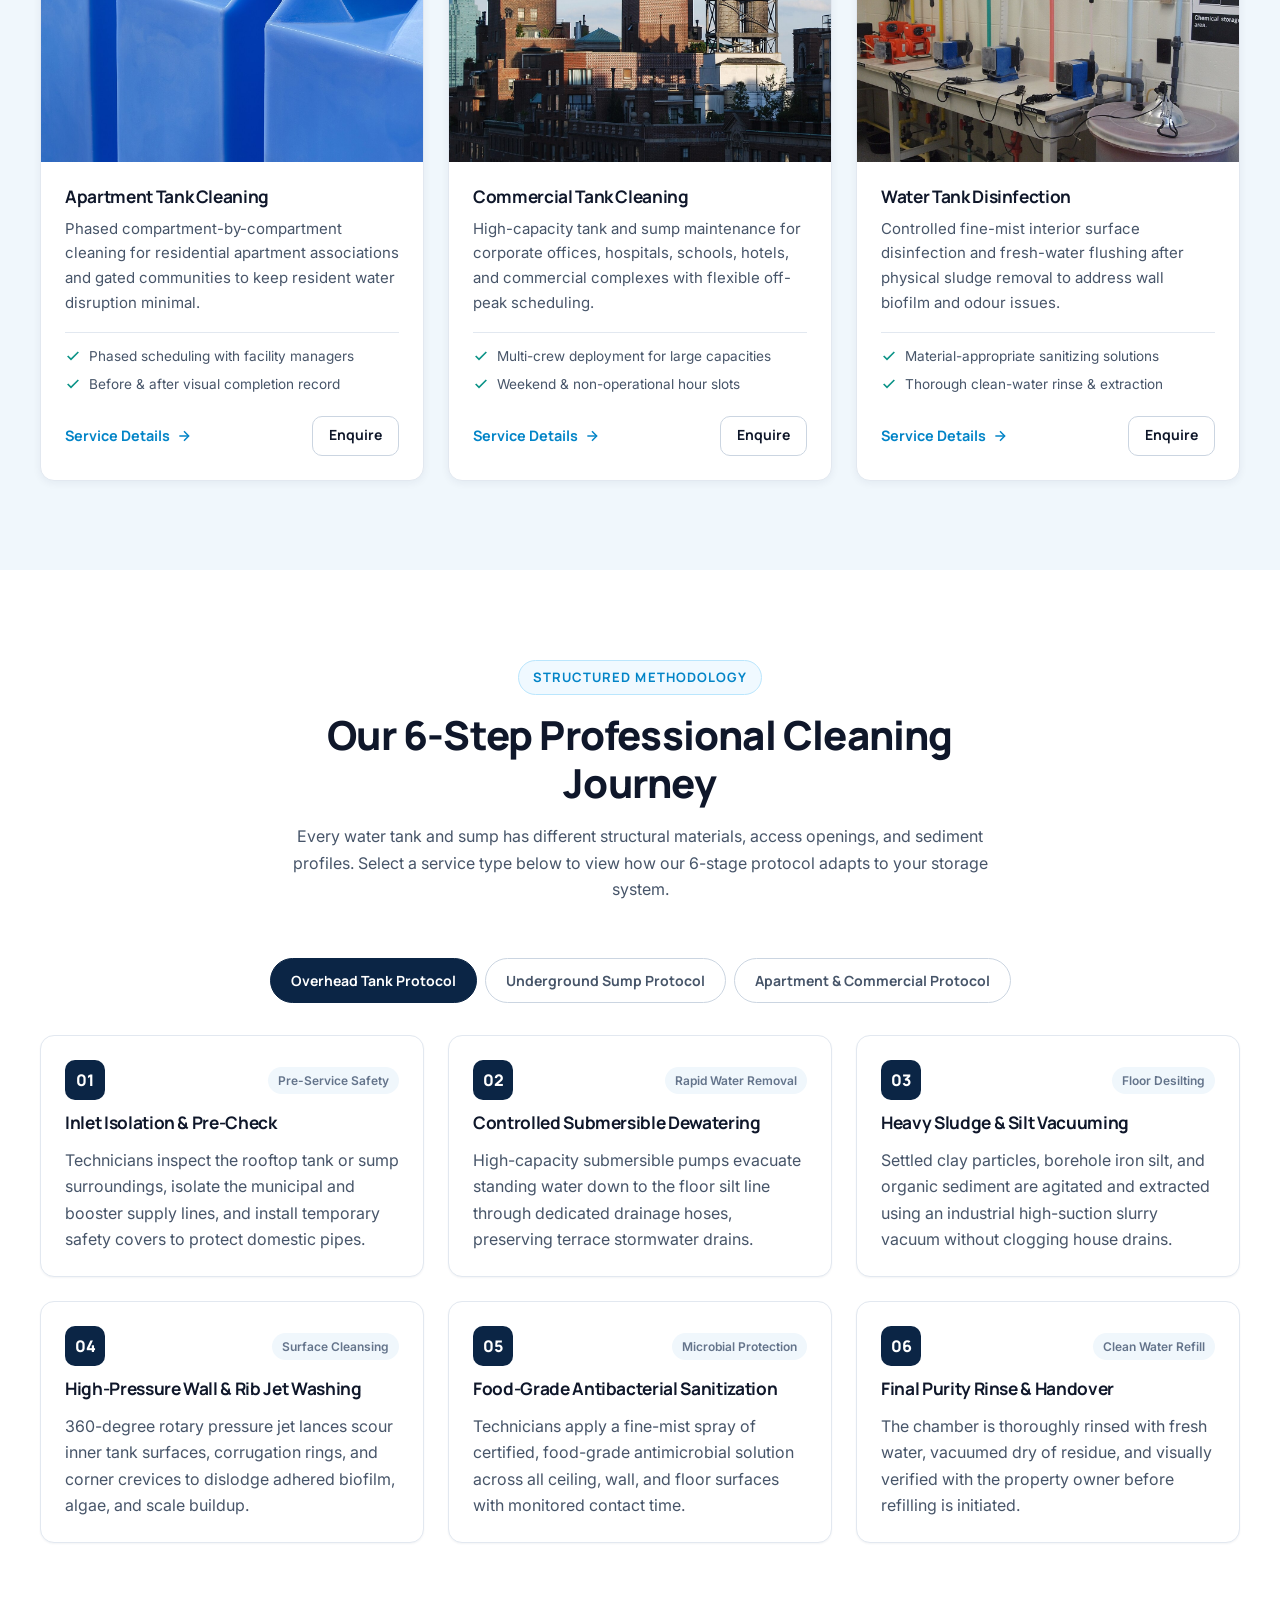
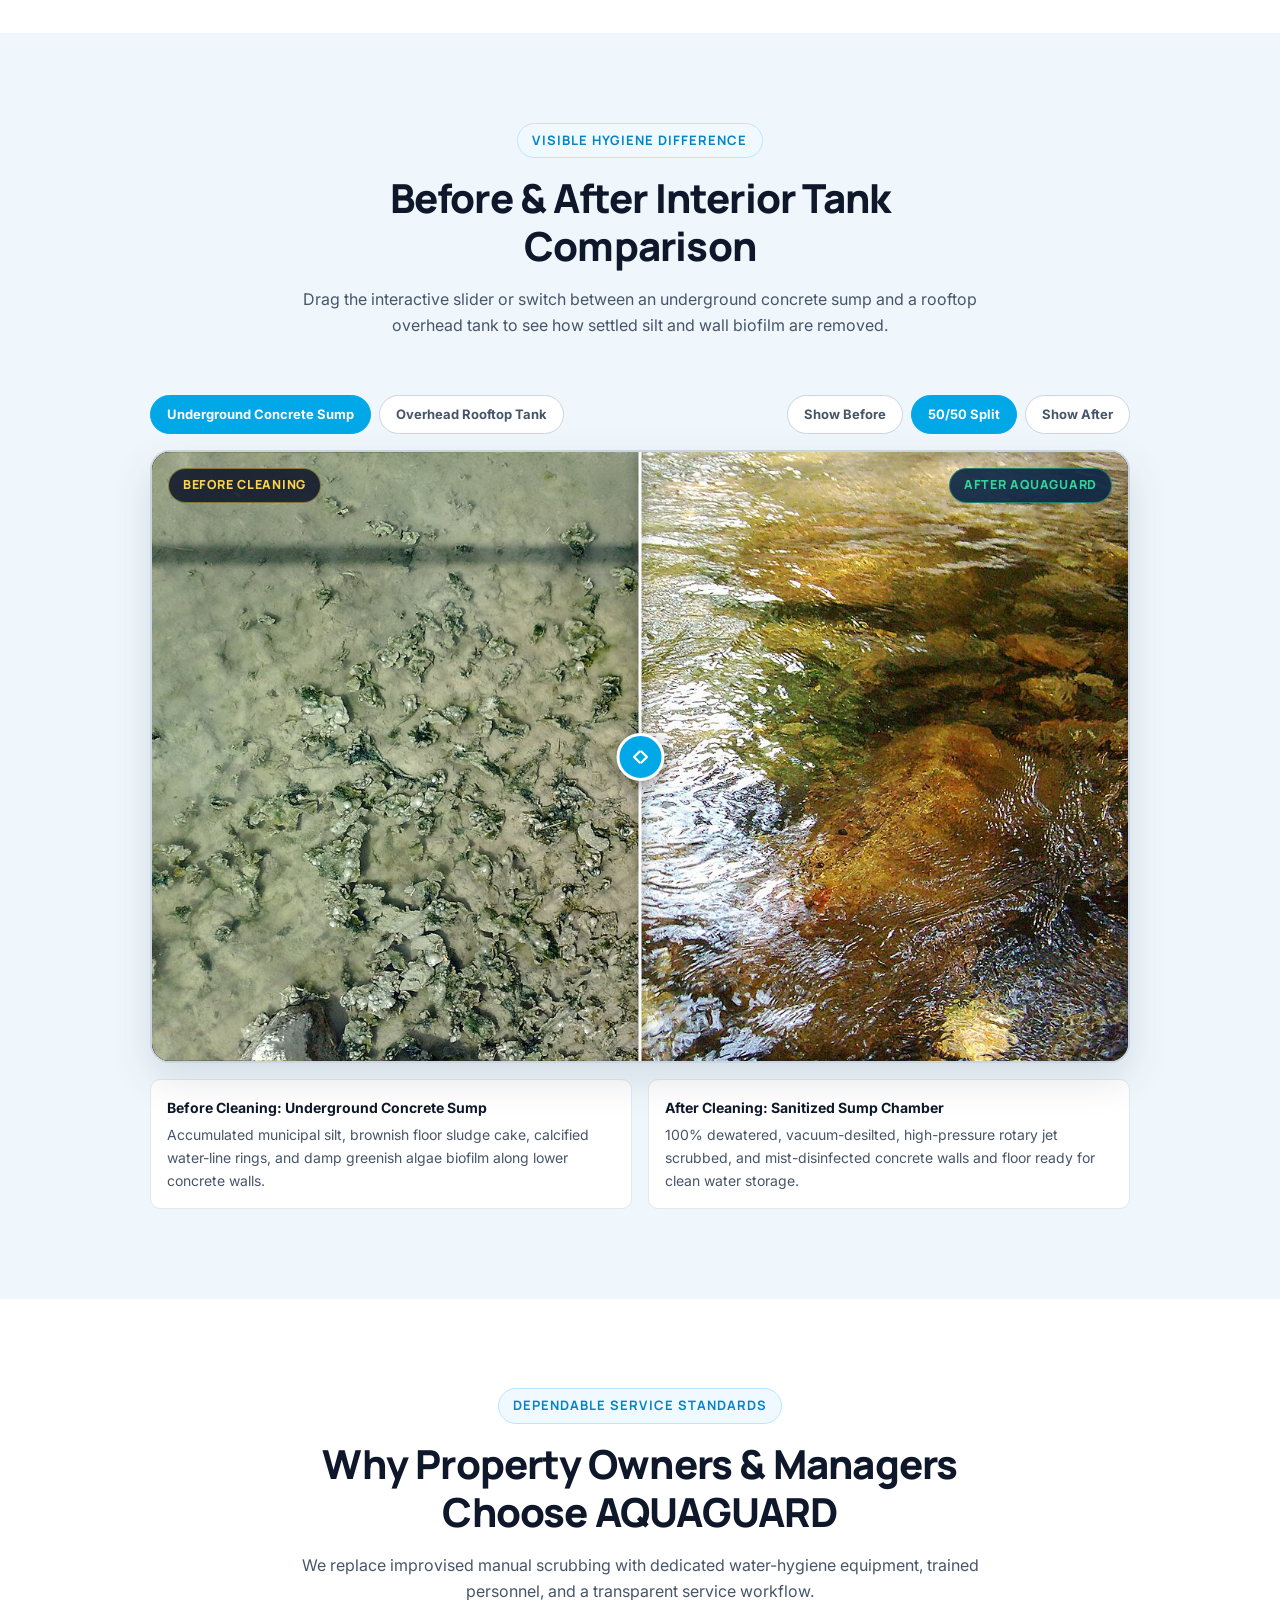
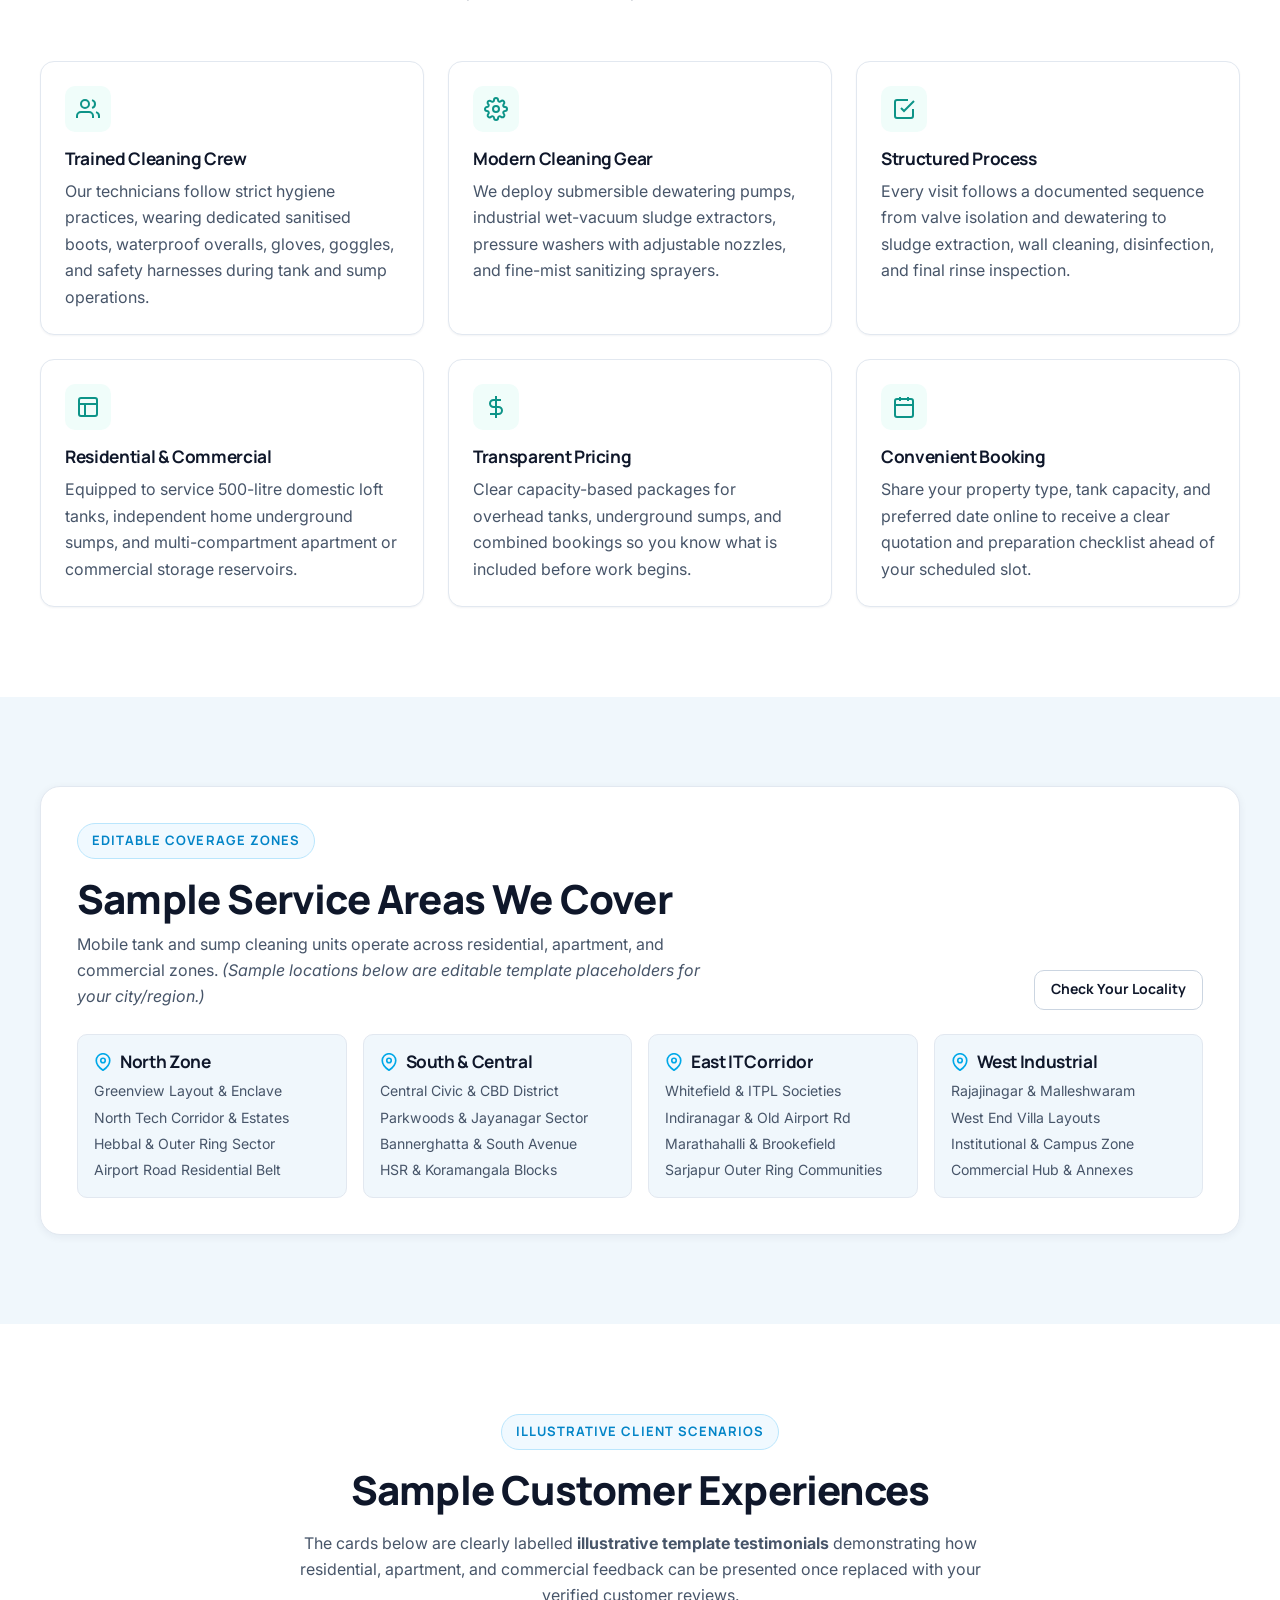
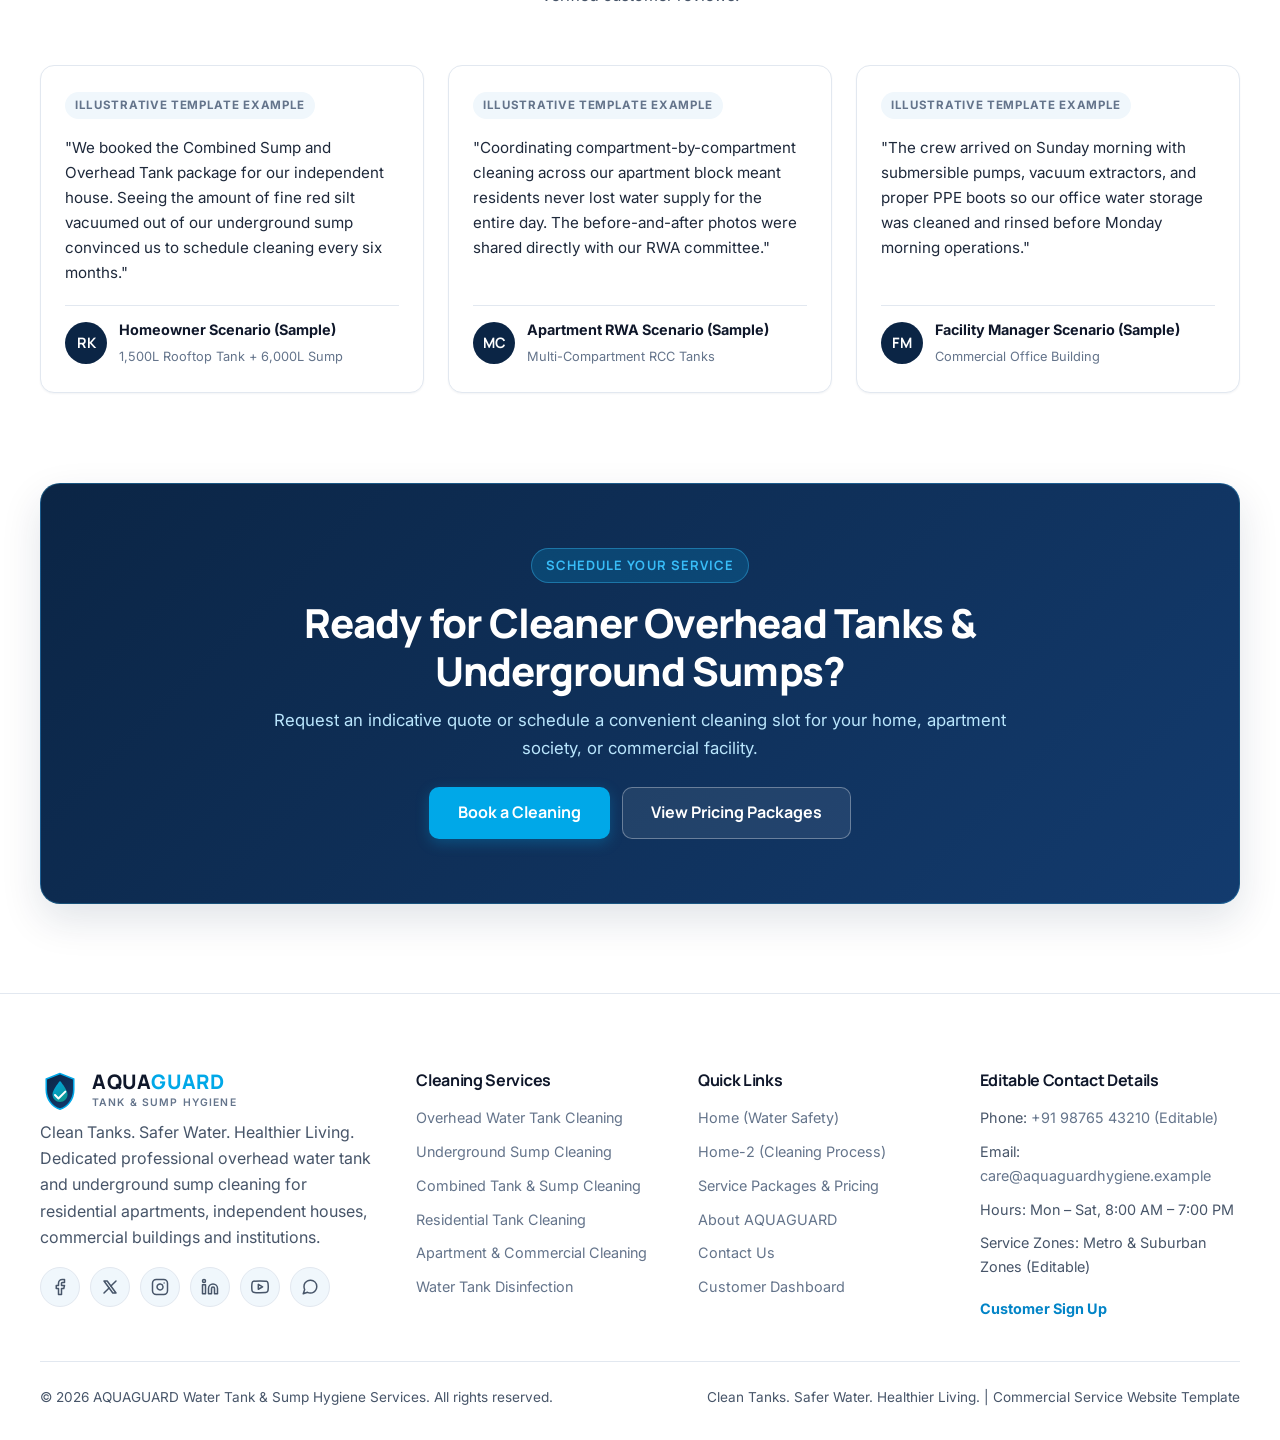
==== commit 1a74977f: "Your commit message" ====
--- a/index.html
+++ b/index.html
@@ -1,4 +1,4 @@
-﻿<!DOCTYPE html>
+<!DOCTYPE html>
 <html lang="en" data-theme="light">
 <head>
   <meta charset="UTF-8">
@@ -370,69 +370,81 @@
 
         <div class="safety-grid">
           <article class="safety-card">
-            <div class="safety-card__icon">
-              <svg width="24" height="24" viewBox="0 0 24 24" fill="none" stroke="currentColor" stroke-width="2"><path d="M2 12h20M4 12v8a2 2 0 0 0 2 2h12a2 2 0 0 0 2-2v-8"/><path d="M6 17h12"/></svg>
-            </div>
-            <span class="safety-card__tag">Floor Deposits</span>
-            <h3>Sediment &amp; Sludge Buildup</h3>
-            <p>
-              Fine sand, clay particulates, dissolved iron, and pipeline scale gradually settle at the bottom of sumps and overhead tanks, forming a dense layer of floor sludge that stirs up whenever fresh water flows in.
-            </p>
+            <div class="safety-card__image">
+              <img src="assets/images/hygiene-sediment.jpg" alt="Particulate sediment and silt buildup removed from water storage supply" width="600" height="350" loading="lazy">
+            </div>
+            <div class="safety-card__content">
+              <span class="safety-card__tag">Floor Deposits</span>
+              <h3>Sediment &amp; Sludge Buildup</h3>
+              <p>
+                Fine sand, clay particulates, dissolved iron, and pipeline scale gradually settle at the bottom of sumps and overhead tanks, forming a dense layer of floor sludge.
+              </p>
+            </div>
           </article>
 
           <article class="safety-card">
-            <div class="safety-card__icon">
-              <svg width="24" height="24" viewBox="0 0 24 24" fill="none" stroke="currentColor" stroke-width="2"><circle cx="12" cy="12" r="10"/><line x1="12" y1="8" x2="12" y2="12"/><line x1="12" y1="16" x2="12.01" y2="16"/></svg>
-            </div>
-            <span class="safety-card__tag">External Ingress</span>
-            <h3>External Contaminants</h3>
-            <p>
-              Damaged manhole lids, unscreened overflow vents, and cracked sump covers allow airborne dust, leaf litter, insects, and surface runoff to enter stored household water.
-            </p>
+            <div class="safety-card__image">
+              <img src="assets/images/hygiene-ingress.jpg" alt="External aperture and open manhole lid of water storage tank" width="600" height="350" loading="lazy">
+            </div>
+            <div class="safety-card__content">
+              <span class="safety-card__tag">External Ingress</span>
+              <h3>External Contaminants</h3>
+              <p>
+                Damaged manhole lids, unscreened overflow vents, and cracked sump covers allow airborne dust, leaf litter, insects, and surface runoff to enter stored household water.
+              </p>
+            </div>
           </article>
 
           <article class="safety-card">
-            <div class="safety-card__icon">
-              <svg width="24" height="24" viewBox="0 0 24 24" fill="none" stroke="currentColor" stroke-width="2"><path d="M12 2.69l5.66 5.66a8 8 0 1 1-11.31 0z"/></svg>
-            </div>
-            <span class="safety-card__tag">Surface Growth</span>
-            <h3>Algae &amp; Biofilm Growth</h3>
-            <p>
-              Warm rooftop temperatures and damp interior walls encourage slimy biofilm and algae growth along tank ribs, corners, and waterlines, causing unpleasant odours and discolouration.
-            </p>
+            <div class="safety-card__image">
+              <img src="assets/images/hygiene-biofilm.jpg" alt="Aquatic biofilm and algae scum layer adhering to water storage surfaces" width="600" height="350" loading="lazy">
+            </div>
+            <div class="safety-card__content">
+              <span class="safety-card__tag">Surface Growth</span>
+              <h3>Algae &amp; Biofilm Growth</h3>
+              <p>
+                Warm rooftop temperatures and damp interior walls encourage slimy biofilm and algae growth along tank ribs, corners, and waterlines, causing odours and discoloration.
+              </p>
+            </div>
           </article>
 
           <article class="safety-card">
-            <div class="safety-card__icon">
-              <svg width="24" height="24" viewBox="0 0 24 24" fill="none" stroke="currentColor" stroke-width="2"><circle cx="11" cy="11" r="8"/><line x1="21" y1="21" x2="16.65" y2="16.65"/></svg>
-            </div>
-            <span class="safety-card__tag">Preventive Care</span>
-            <h3>Regular Inspection</h3>
-            <p>
-              Routine visual inspection and periodic cleaning prevent heavy crust formation, identify rusted foot-valves or float assemblies early, and keep stored utility water visibly clear.
-            </p>
+            <div class="safety-card__image">
+              <img src="assets/images/hygiene-inspection.jpg" alt="Specialist conducting structured visual inspection inside water storage tank" width="600" height="350" loading="lazy">
+            </div>
+            <div class="safety-card__content">
+              <span class="safety-card__tag">Preventive Care</span>
+              <h3>Regular Inspection</h3>
+              <p>
+                Routine visual inspection and periodic cleaning prevent heavy crust formation, identify rusted foot-valves or float assemblies early, and keep utility water visibly clear.
+              </p>
+            </div>
           </article>
 
           <article class="safety-card">
-            <div class="safety-card__icon">
-              <svg width="24" height="24" viewBox="0 0 24 24" fill="none" stroke="currentColor" stroke-width="2"><path d="M14.7 6.3a1 1 0 0 0 0 1.4l1.6 1.6a1 1 0 0 0 1.4 0l3.77-3.77a6 6 0 0 1-7.94 7.94l-6.91 6.91a2.12 2.12 0 0 1-3-3l6.91-6.91a6 6 0 0 1 7.94-7.94l-3.76 3.76z"/></svg>
-            </div>
-            <span class="safety-card__tag">Plumbing Protection</span>
-            <h3>Preventive Maintenance</h3>
-            <p>
-              Removing abrasive sand and mineral scale from storage tanks reduces clogging in domestic RO pre-filters, washing machine inlet screens, geysers, and bathroom mixer cartridges.
-            </p>
+            <div class="safety-card__image">
+              <img src="assets/images/hygiene-maintenance.jpg" alt="Ball float valve, stopcock, and plumbing fittings inside water tank" width="600" height="350" loading="lazy">
+            </div>
+            <div class="safety-card__content">
+              <span class="safety-card__tag">Plumbing Protection</span>
+              <h3>Preventive Maintenance</h3>
+              <p>
+                Removing abrasive sand and mineral scale from storage tanks reduces clogging in domestic RO pre-filters, washing machine inlet screens, and bathroom mixers.
+              </p>
+            </div>
           </article>
 
           <article class="safety-card">
-            <div class="safety-card__icon">
-              <svg width="24" height="24" viewBox="0 0 24 24" fill="none" stroke="currentColor" stroke-width="2"><polyline points="17 1 21 5 17 9"/><path d="M3 11V9a4 4 0 0 1 4-4h14"/><polyline points="7 23 3 19 7 15"/><path d="M21 13v2a4 4 0 0 1-4 4H3"/></svg>
-            </div>
-            <span class="safety-card__tag">Complete Loop</span>
-            <h3>Sump-to-Tank Hygiene</h3>
-            <p>
-              Because underground sumps pump water directly into rooftop tanks, cleaning both chambers together prevents settled sump silt from immediately re-soiling a freshly cleaned overhead tank.
-            </p>
+            <div class="safety-card__image">
+              <img src="assets/images/hygiene-loop.jpg" alt="Submersible pumping manifold system connecting sump to rooftop overhead tank" width="600" height="350" loading="lazy">
+            </div>
+            <div class="safety-card__content">
+              <span class="safety-card__tag">Complete Loop</span>
+              <h3>Sump-to-Tank Hygiene</h3>
+              <p>
+                Because underground sumps pump water directly into rooftop tanks, cleaning both chambers together prevents settled sump silt from re-soiling a freshly cleaned overhead tank.
+              </p>
+            </div>
           </article>
         </div>
 
@@ -879,7 +891,7 @@
             <div class="area-card">
               <h4>
                 <svg width="18" height="18" viewBox="0 0 24 24" fill="none" stroke="currentColor" stroke-width="2.2"><path d="M21 10c0 7-9 13-9 13s-9-6-9-13a9 9 0 0 1 18 0z"/><circle cx="12" cy="10" r="3"/></svg>
-                <span>North Zone (Editable)</span>
+                <span>North Zone</span>
               </h4>
               <ul>
                 <li>Greenview Layout &amp; Enclave</li>
@@ -892,7 +904,7 @@
             <div class="area-card">
               <h4>
                 <svg width="18" height="18" viewBox="0 0 24 24" fill="none" stroke="currentColor" stroke-width="2.2"><path d="M21 10c0 7-9 13-9 13s-9-6-9-13a9 9 0 0 1 18 0z"/><circle cx="12" cy="10" r="3"/></svg>
-                <span>South &amp; Central (Editable)</span>
+                <span>South &amp; Central</span>
               </h4>
               <ul>
                 <li>Central Civic &amp; CBD District</li>
@@ -905,7 +917,7 @@
             <div class="area-card">
               <h4>
                 <svg width="18" height="18" viewBox="0 0 24 24" fill="none" stroke="currentColor" stroke-width="2.2"><path d="M21 10c0 7-9 13-9 13s-9-6-9-13a9 9 0 0 1 18 0z"/><circle cx="12" cy="10" r="3"/></svg>
-                <span>East IT &amp; Apartment Belt</span>
+                <span>East IT Corridor</span>
               </h4>
               <ul>
                 <li>Whitefield &amp; ITPL Societies</li>
@@ -918,7 +930,7 @@
             <div class="area-card">
               <h4>
                 <svg width="18" height="18" viewBox="0 0 24 24" fill="none" stroke="currentColor" stroke-width="2.2"><path d="M21 10c0 7-9 13-9 13s-9-6-9-13a9 9 0 0 1 18 0z"/><circle cx="12" cy="10" r="3"/></svg>
-                <span>West &amp; Industrial (Editable)</span>
+                <span>West Industrial</span>
               </h4>
               <ul>
                 <li>Rajajinagar &amp; Malleshwaram</li>
--- a/css/styles.css
+++ b/css/styles.css
@@ -1,4 +1,4 @@
-﻿/* ==========================================================================
+/* ==========================================================================
    AQUAGUARD  -  Premium Overhead Tank & Sump Cleaning Service Website Template
    Design System, Layout & Component Stylesheet
    ========================================================================== */
@@ -1321,11 +1321,10 @@
   background-color: var(--bg-surface);
   border: 1px solid var(--border-subtle);
   border-radius: var(--radius-lg);
-  padding: var(--space-6);
+  overflow: hidden;
   box-shadow: var(--shadow-xs);
   display: flex;
   flex-direction: column;
-  gap: var(--space-3);
   transition: transform var(--transition-base), box-shadow var(--transition-base), border-color var(--transition-base);
 }
 
@@ -1333,6 +1332,34 @@
   transform: translateY(-3px);
   box-shadow: var(--shadow-md);
   border-color: var(--border-accent);
+}
+
+.safety-card__image {
+  position: relative;
+  width: 100%;
+  height: 200px;
+  overflow: hidden;
+  background-color: var(--bg-secondary);
+}
+
+.safety-card__image img {
+  width: 100%;
+  height: 100%;
+  object-fit: cover;
+  transition: transform 0.4s ease;
+  display: block;
+}
+
+.safety-card:hover .safety-card__image img {
+  transform: scale(1.05);
+}
+
+.safety-card__content {
+  padding: var(--space-5);
+  display: flex;
+  flex-direction: column;
+  gap: var(--space-2);
+  flex-grow: 1;
 }
 
 .safety-card__icon {
@@ -1970,7 +1997,6 @@
   box-shadow: var(--shadow-sm);
   max-width: 100%;
   box-sizing: border-box;
-  overflow: hidden;
 }
 
 .areas-grid {
@@ -1982,6 +2008,19 @@
   box-sizing: border-box;
 }
 
+@media (max-width: 1180px) {
+  .areas-grid {
+    grid-template-columns: repeat(2, 1fr) !important;
+    gap: var(--space-4) !important;
+  }
+}
+
+@media (max-width: 580px) {
+  .areas-grid {
+    grid-template-columns: 1fr !important;
+  }
+}
+
 .area-card {
   padding: var(--space-4);
   border-radius: var(--radius-md);
@@ -1989,15 +2028,24 @@
   border: 1px solid var(--border-subtle);
   min-width: 0;
   box-sizing: border-box;
+}
+
+.area-card h4 {
+  display: flex;
+  align-items: center;
+  gap: 8px;
+  font-size: clamp(0.92rem, 0.9vw + 0.1rem, 1.05rem);
+  margin-bottom: var(--space-2);
+  white-space: nowrap !important;
+  overflow: hidden !important;
+  text-overflow: ellipsis !important;
+  line-height: 1.35;
+}
+
+.area-card h4 span {
+  white-space: nowrap;
   overflow: hidden;
-}
-
-.area-card h4 {
-  display: flex;
-  align-items: center;
-  gap: 8px;
-  font-size: 0.95rem;
-  margin-bottom: var(--space-2);
+  text-overflow: ellipsis;
 }
 
 .area-card h4 svg {
@@ -2008,11 +2056,18 @@
 .area-card ul {
   display: flex;
   flex-direction: column;
-  gap: 4px;
-  font-size: 0.85rem;
+  gap: 6px;
+  font-size: 0.88rem;
+  line-height: 1.45;
   color: var(--text-secondary);
-  word-break: break-word;
-  overflow-wrap: break-word;
+  word-break: normal;
+  overflow-wrap: normal;
+  padding: 0;
+  margin: 0;
+}
+
+.area-card ul li {
+  white-space: normal;
 }
 
 /* Illustrative Testimonials */
@@ -3998,7 +4053,7 @@
   display: flex;
   align-items: center;
   justify-content: center;
-  padding: clamp(3.25rem, 6vw, 4.75rem) 0;
+  padding: clamp(3.25rem, 5vw, 4.25rem) 0;
   background-color: var(--bg-surface);
   border-bottom: 1px solid var(--border-subtle);
   position: relative;
@@ -4011,25 +4066,41 @@
 }
 
 .page-hero .section-header {
-  max-width: 840px;
-  margin: 0 auto;
+  max-width: 800px;
+  margin: 0 auto !important;
 }
 
 .page-hero h1 {
-  font-size: clamp(2rem, 3.8vw, 3rem);
+  font-size: clamp(2rem, 3.2vw, 2.75rem);
   font-weight: 800;
-  line-height: 1.18;
+  line-height: 1.22;
   margin-top: 0.35rem;
   margin-bottom: var(--space-3);
   color: var(--text-heading);
+  letter-spacing: -0.02em;
 }
 
 .page-hero p {
-  font-size: clamp(1rem, 1.25vw, 1.15rem);
+  font-size: clamp(0.95rem, 1.15vw, 1.05rem);
   color: var(--text-secondary);
   line-height: 1.6;
-  max-width: 68ch;
+  max-width: 65ch;
   margin: 0 auto;
+}
+
+.hero-filter-strip {
+  background-color: var(--bg-secondary);
+  border-bottom: 1px solid var(--border-subtle);
+  padding: var(--space-3) 0;
+  width: 100%;
+}
+
+.hero-filter-strip .pricing-filter-bar {
+  display: flex;
+  flex-wrap: wrap;
+  justify-content: center;
+  gap: var(--space-2);
+  margin-bottom: 0;
 }
 
 /* ==========================================================================
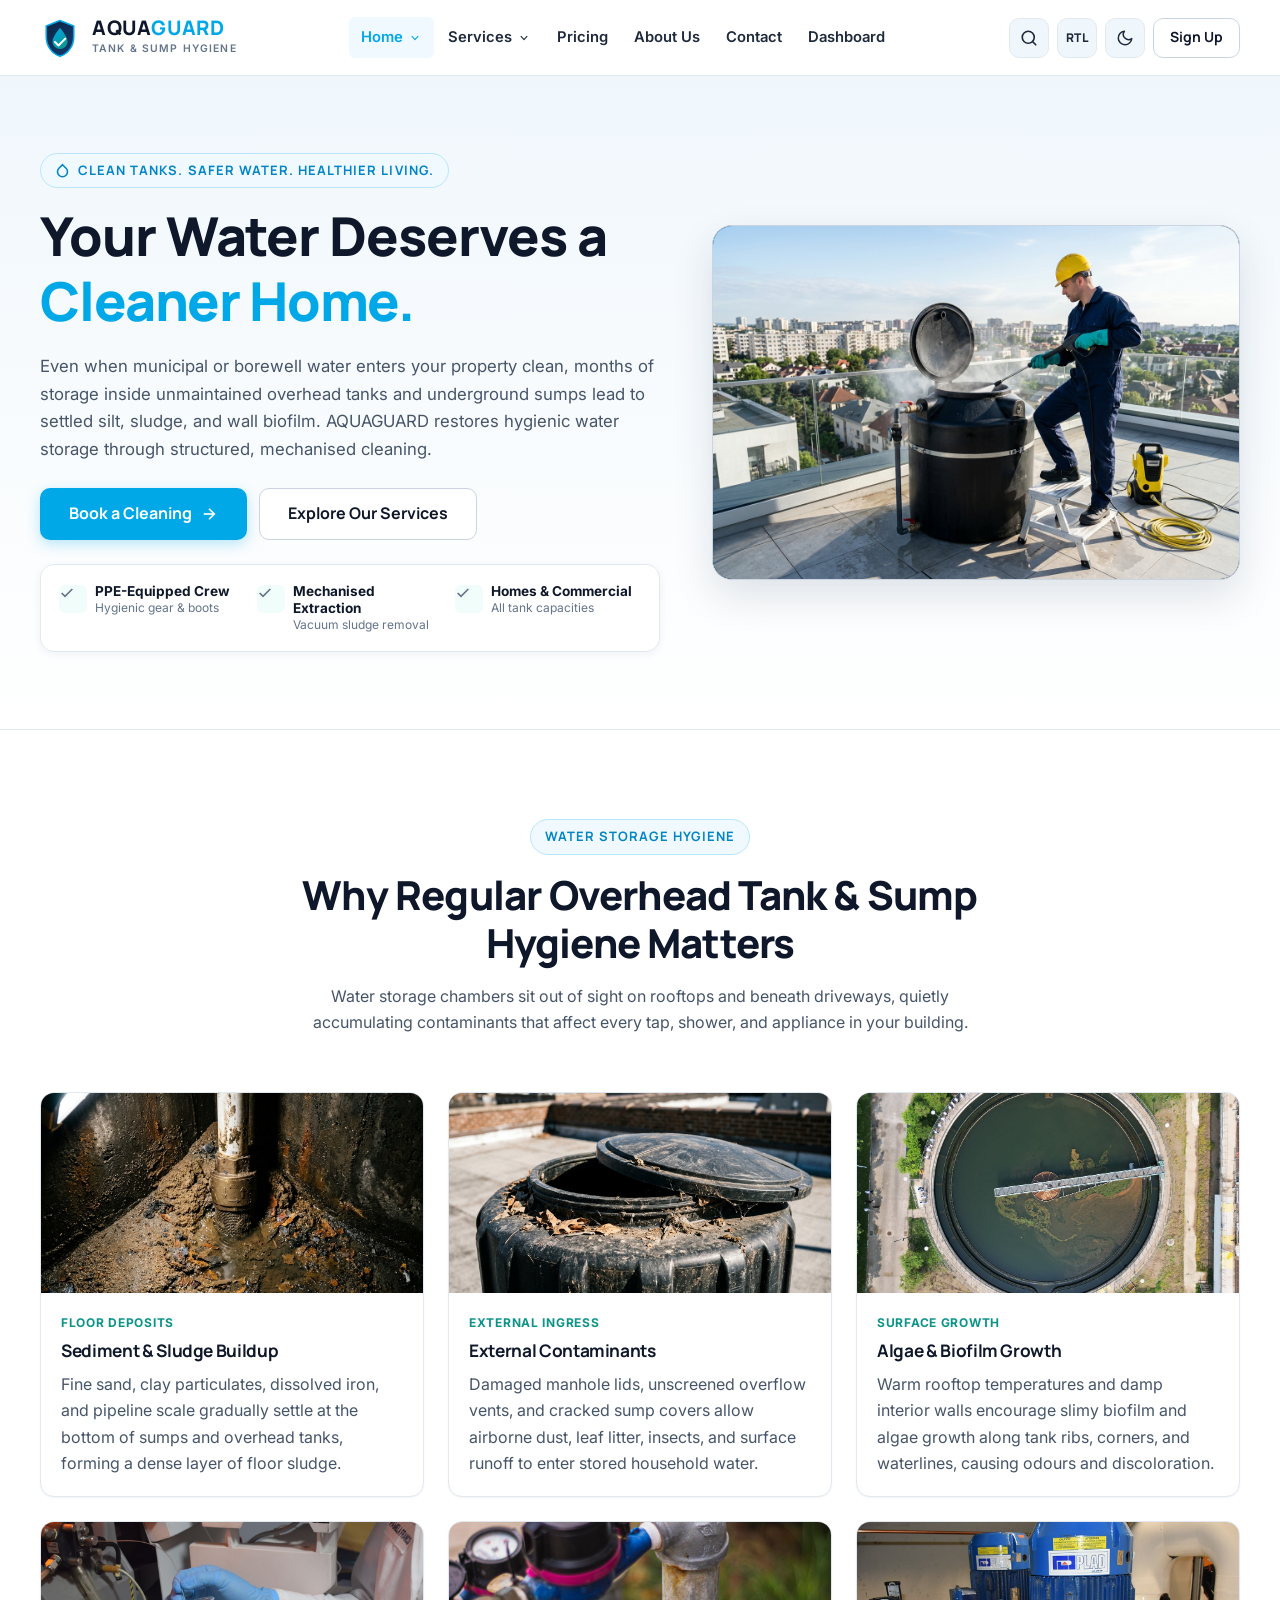
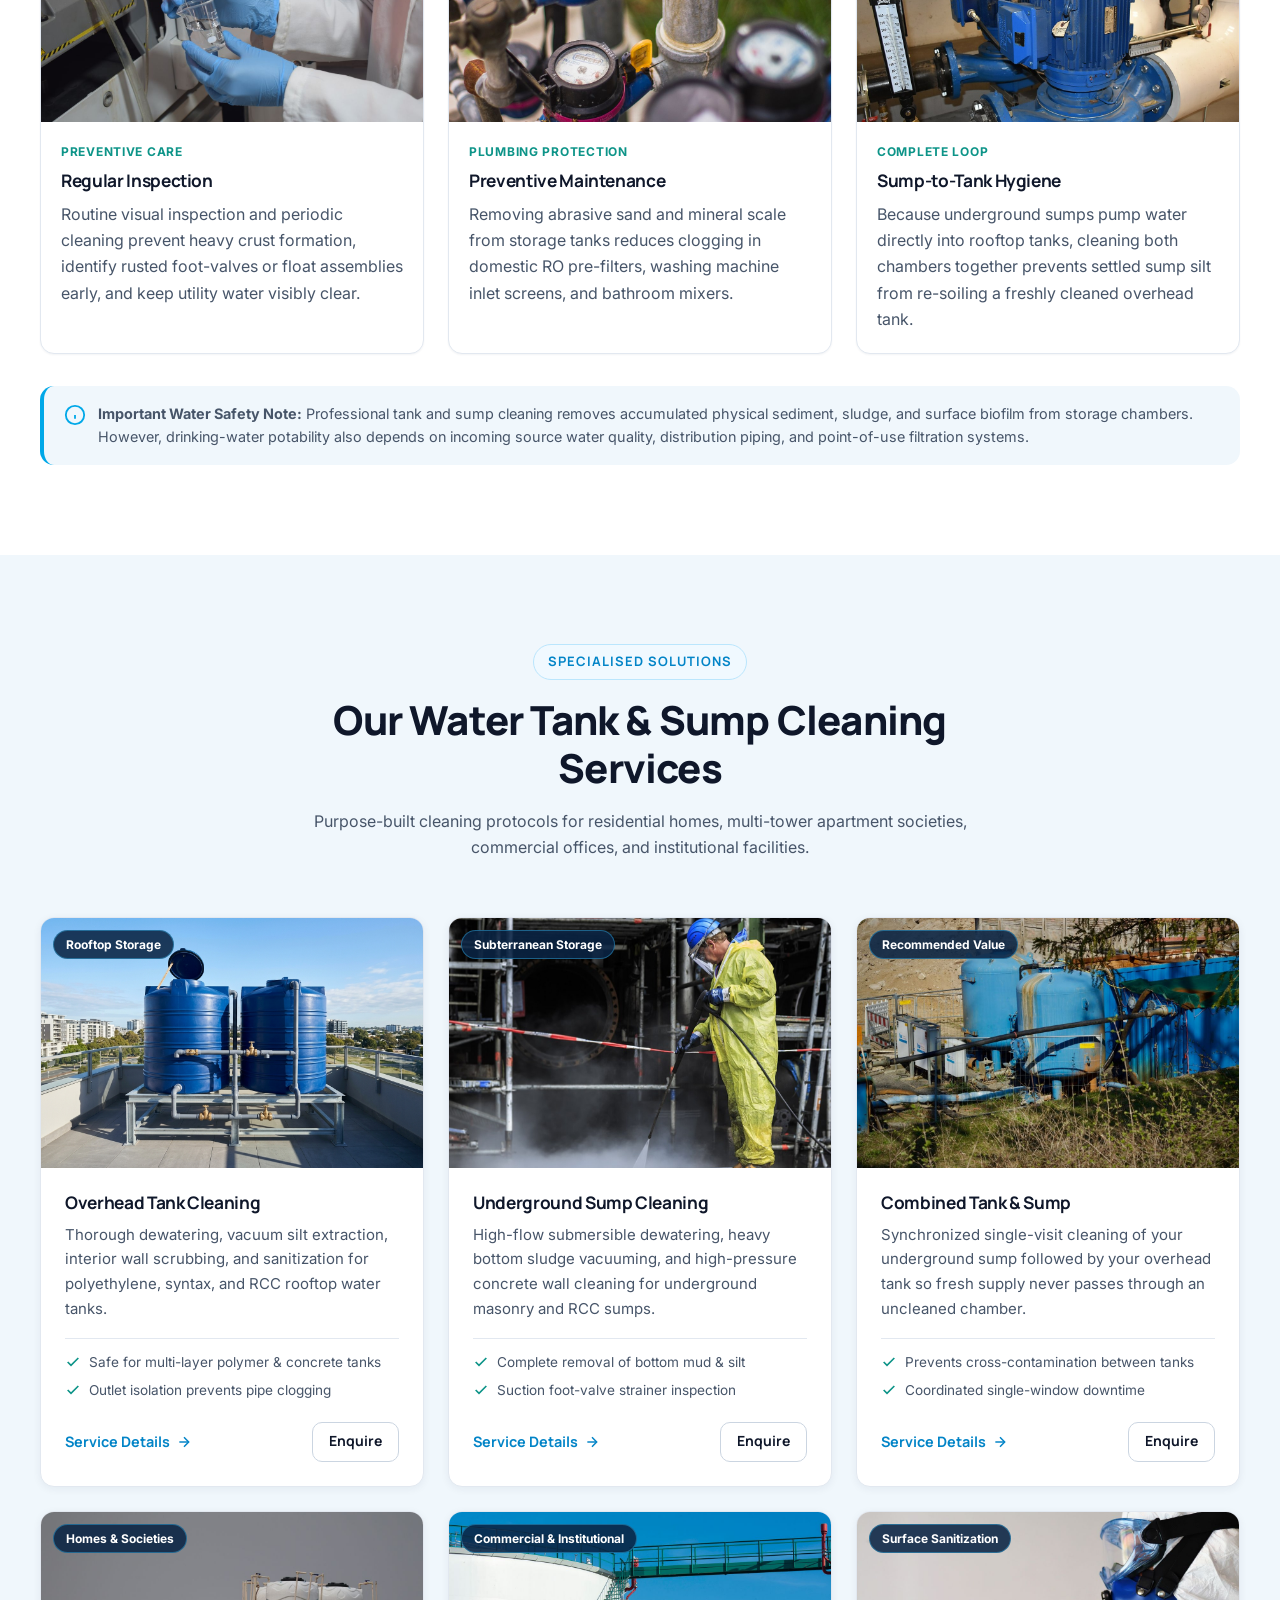
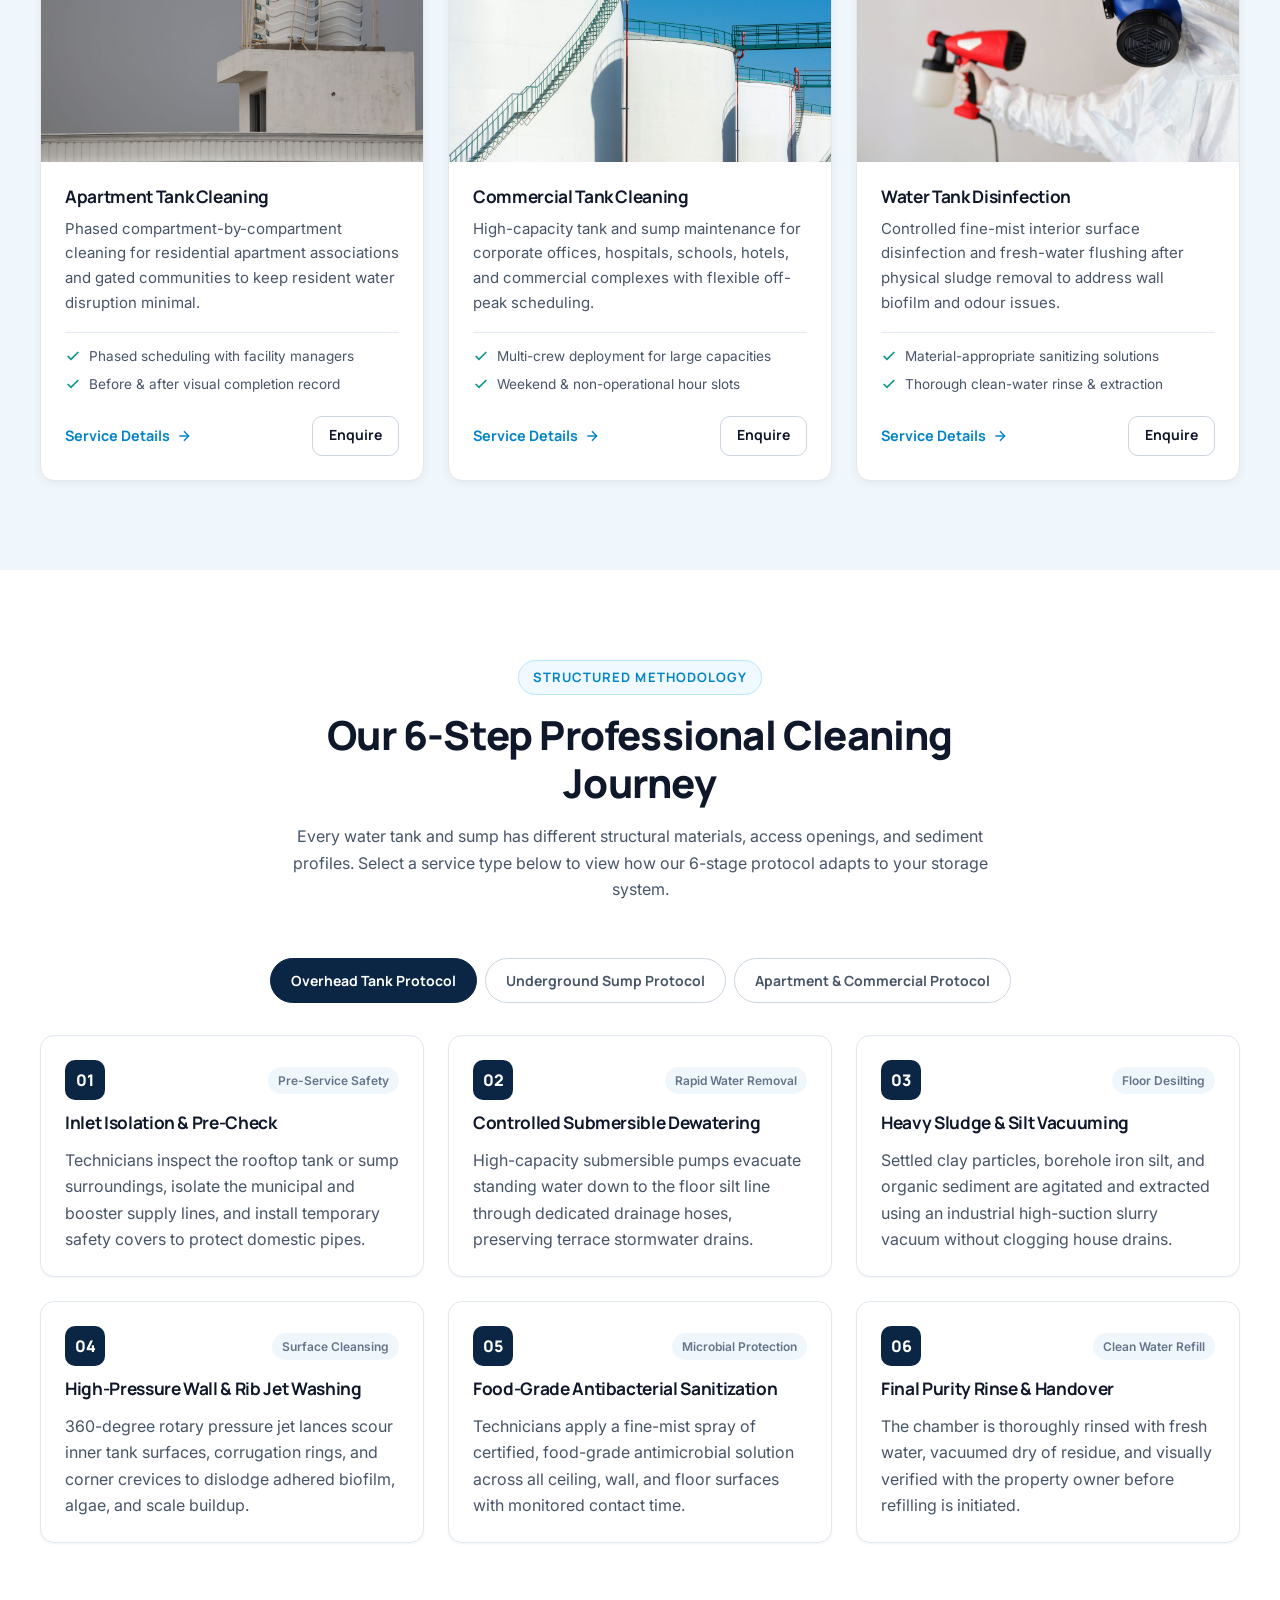
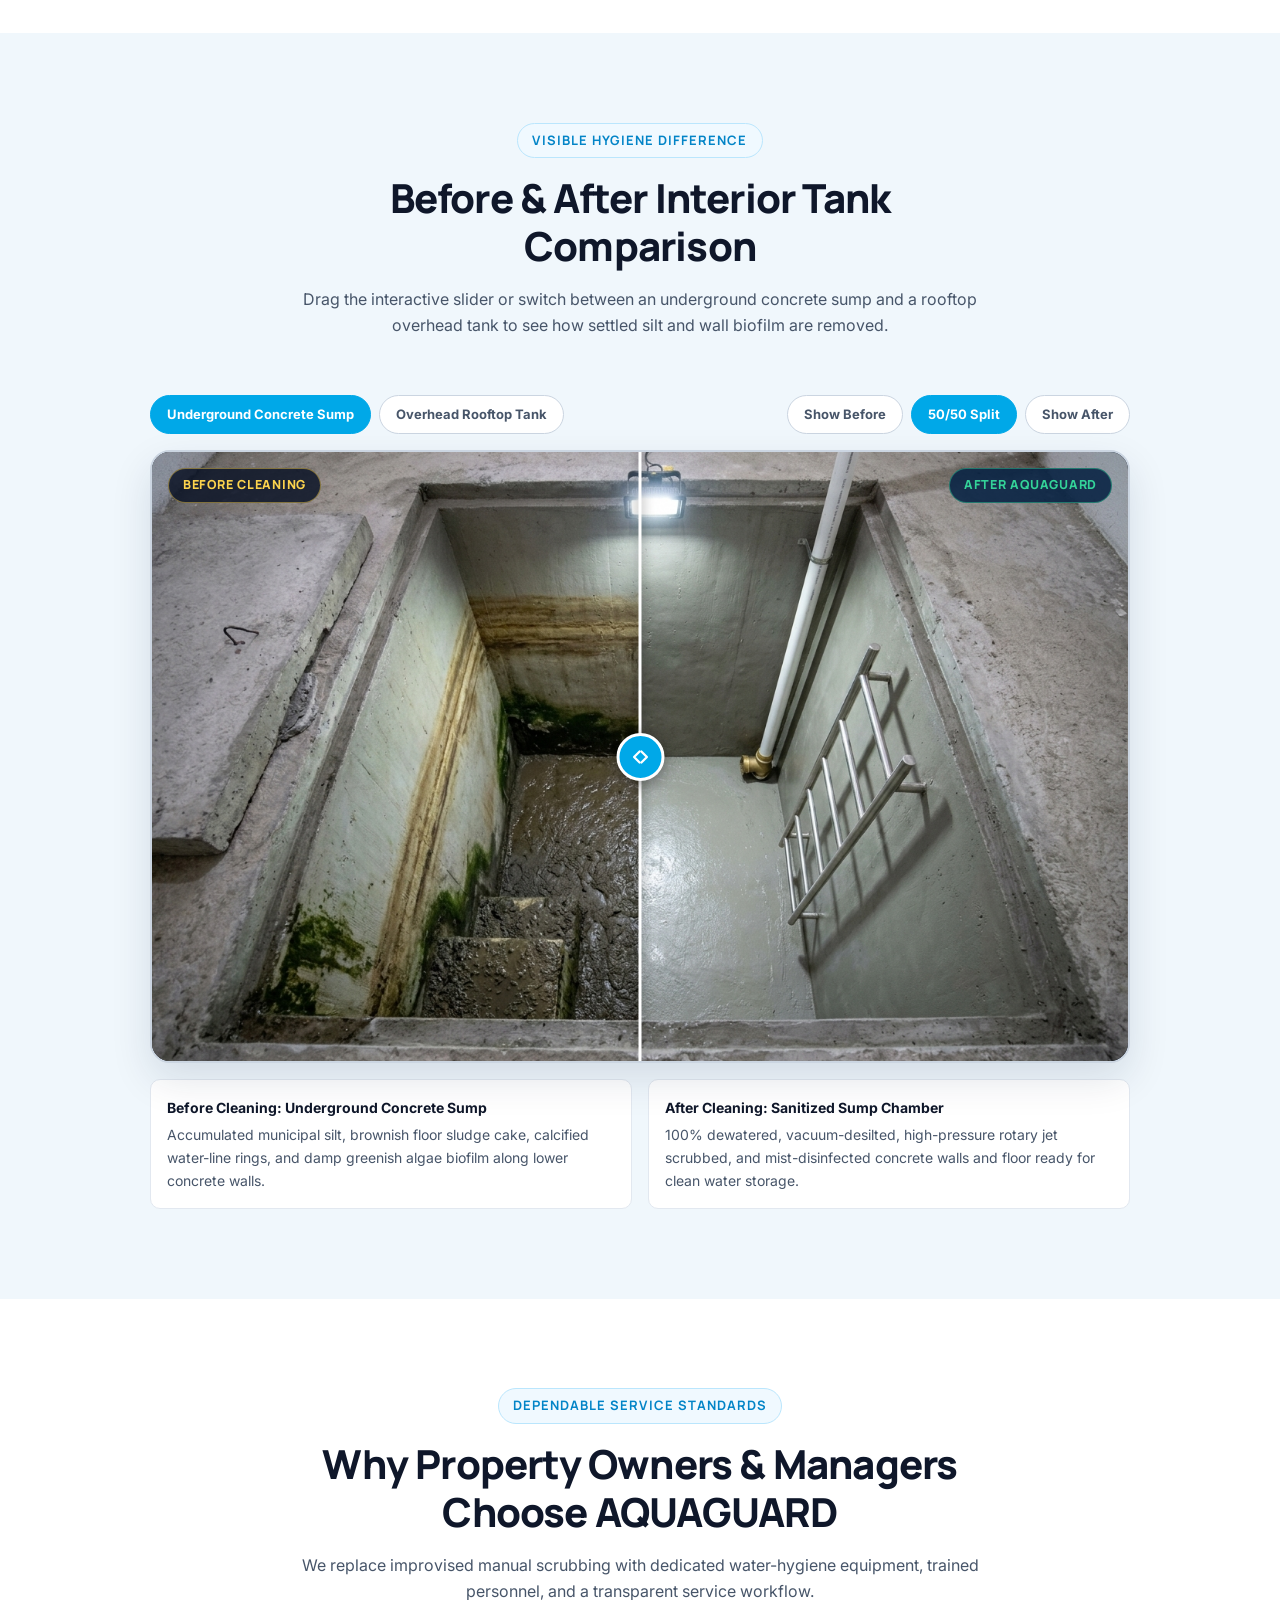
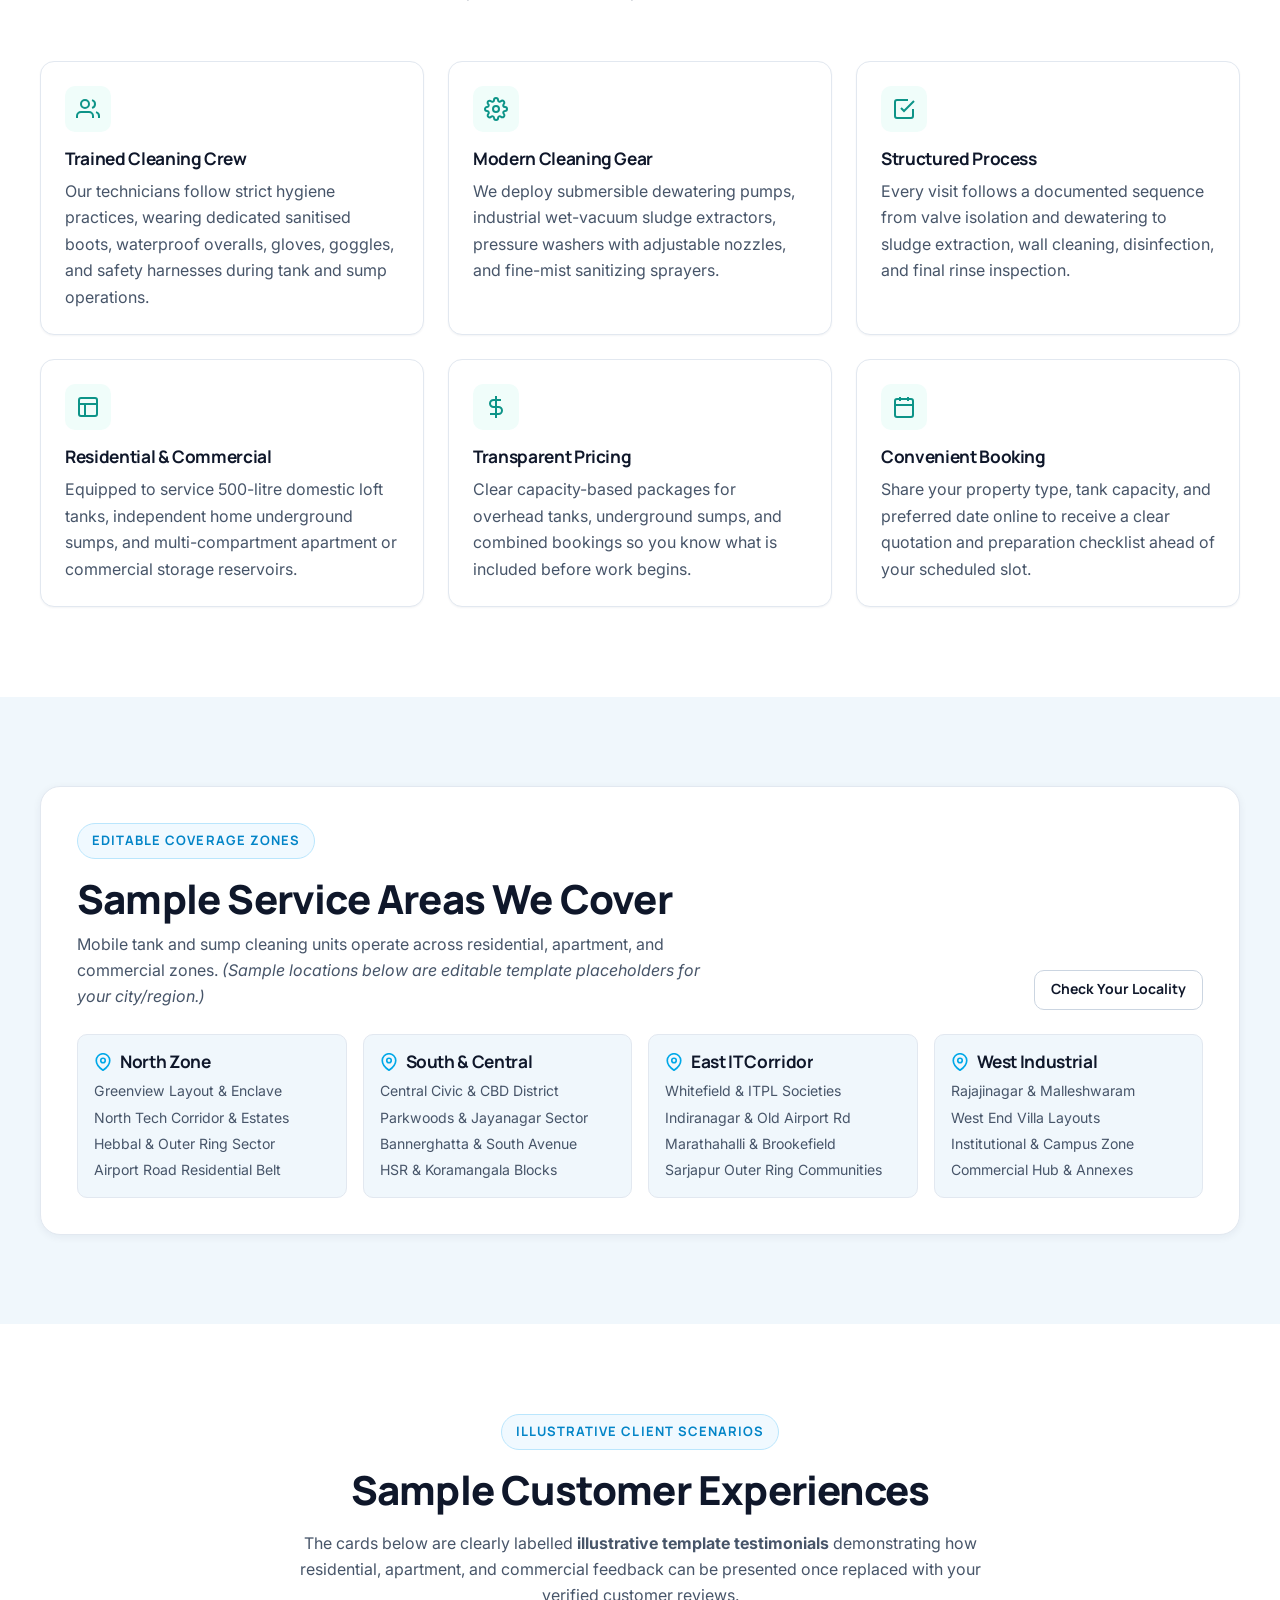
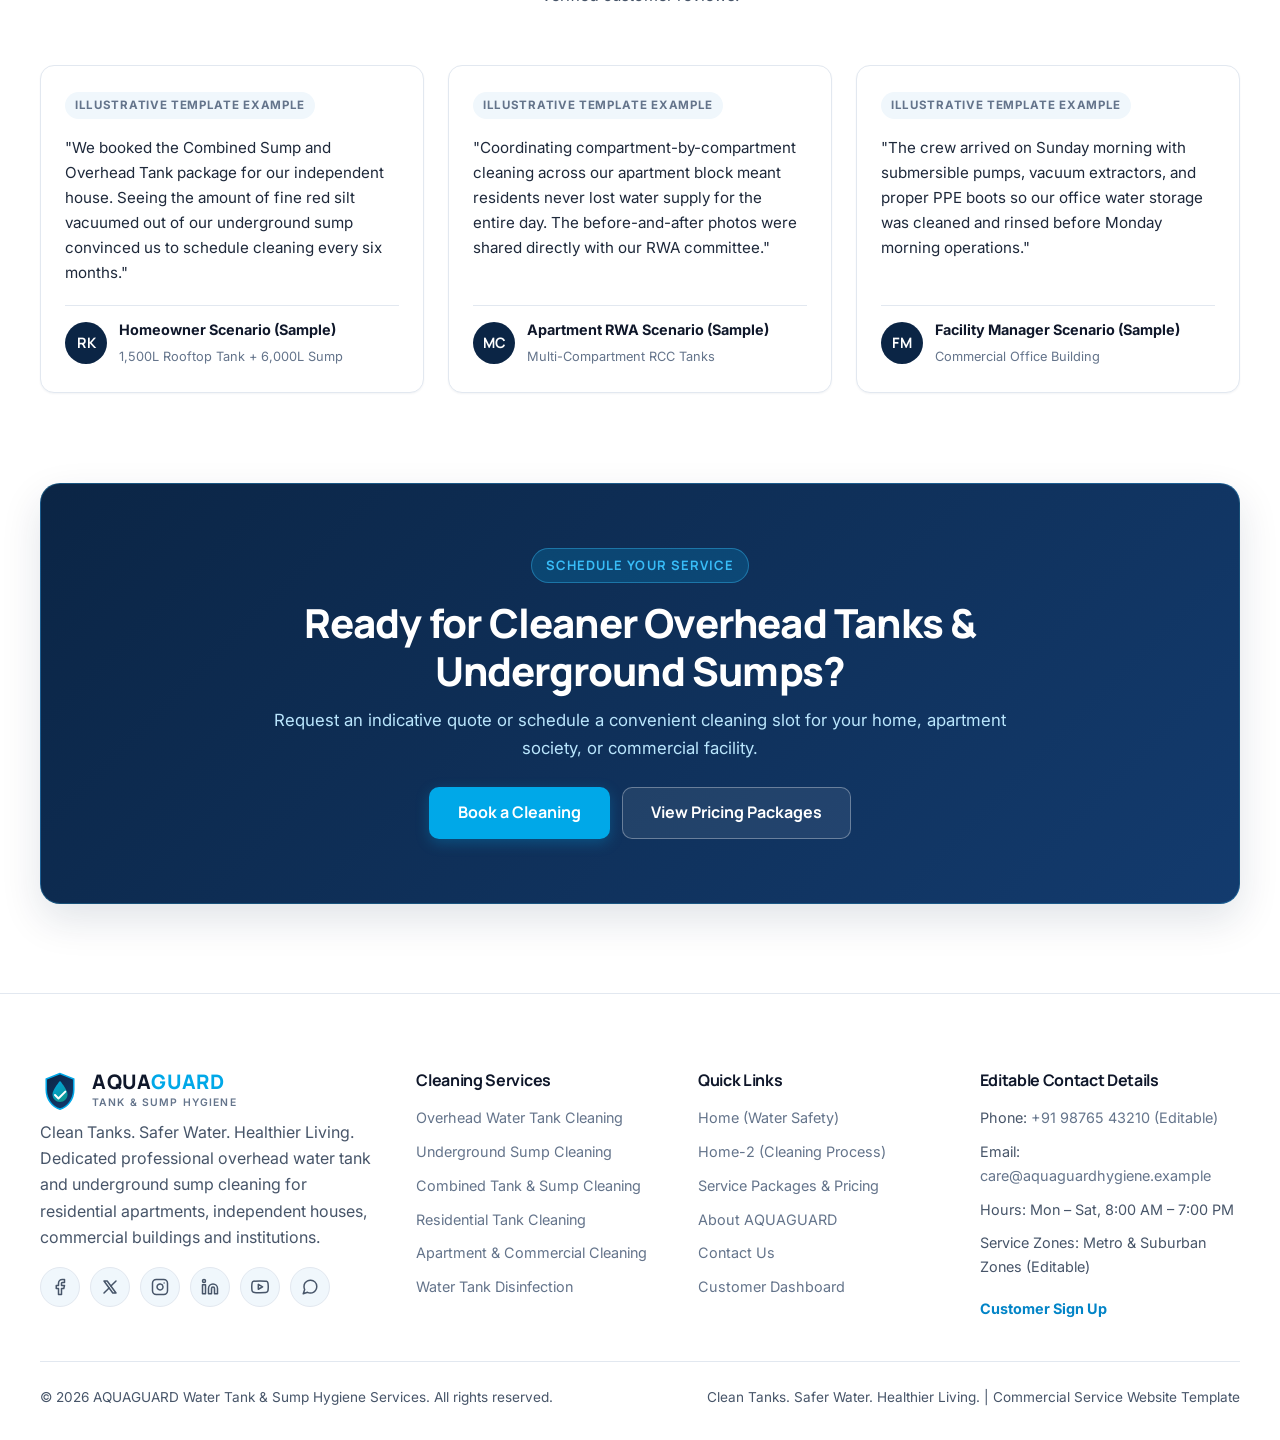
==== commit cafc4816: "Your commit message" ====
--- a/index.html
+++ b/index.html
@@ -397,7 +397,7 @@
 
           <article class="safety-card">
             <div class="safety-card__image">
-              <img src="assets/images/hygiene-biofilm.jpg" alt="Aquatic biofilm and algae scum layer adhering to water storage surfaces" width="600" height="350" loading="lazy">
+              <img src="assets/images/hygiene-biofilm.jpg" alt="Circular water holding basin showing green algae and brownish biofilm scum layer" width="600" height="350" loading="lazy">
             </div>
             <div class="safety-card__content">
               <span class="safety-card__tag">Surface Growth</span>
@@ -410,7 +410,7 @@
 
           <article class="safety-card">
             <div class="safety-card__image">
-              <img src="assets/images/hygiene-inspection.jpg" alt="Specialist conducting structured visual inspection inside water storage tank" width="600" height="350" loading="lazy">
+              <img src="assets/images/hygiene-inspection.jpg" alt="Specialist in blue nitrile gloves testing water clarity sample in beaker" width="600" height="350" loading="lazy">
             </div>
             <div class="safety-card__content">
               <span class="safety-card__tag">Preventive Care</span>
@@ -423,7 +423,7 @@
 
           <article class="safety-card">
             <div class="safety-card__image">
-              <img src="assets/images/hygiene-maintenance.jpg" alt="Ball float valve, stopcock, and plumbing fittings inside water tank" width="600" height="350" loading="lazy">
+              <img src="assets/images/hygiene-maintenance.jpg" alt="Building water meters, brass isolation valves, and distribution manifold pipes" width="600" height="350" loading="lazy">
             </div>
             <div class="safety-card__content">
               <span class="safety-card__tag">Plumbing Protection</span>
@@ -436,7 +436,7 @@
 
           <article class="safety-card">
             <div class="safety-card__image">
-              <img src="assets/images/hygiene-loop.jpg" alt="Submersible pumping manifold system connecting sump to rooftop overhead tank" width="600" height="350" loading="lazy">
+              <img src="assets/images/hygiene-loop.jpg" alt="Commercial electric booster pumps and pressure gauges supplying overhead risers" width="600" height="350" loading="lazy">
             </div>
             <div class="safety-card__content">
               <span class="safety-card__tag">Complete Loop</span>
@@ -503,7 +503,7 @@
           <!-- Card 2 -->
           <article class="service-card">
             <div class="service-card__media">
-              <img src="assets/images/service-sump.jpg" alt="Underground water sump dewatering and sludge vacuum cleaning" width="640" height="420" loading="lazy">
+              <img src="assets/images/service-sump.jpg" alt="Technician in waterproof PPE operating high-pressure water jet on concrete floor" width="640" height="420" loading="lazy">
               <span class="service-card__badge">Subterranean Storage</span>
             </div>
             <div class="service-card__body">
@@ -534,7 +534,7 @@
           <!-- Card 3 -->
           <article class="service-card">
             <div class="service-card__media">
-              <img src="assets/images/service-combined.jpg" alt="Combined underground sump and overhead water tank cleaning loop" width="640" height="420" loading="lazy">
+              <img src="assets/images/service-combined.jpg" alt="Paired cylindrical water filtration tanks and pressurized supply transfer hoses" width="640" height="420" loading="lazy">
               <span class="service-card__badge">Recommended Value</span>
             </div>
             <div class="service-card__body">
